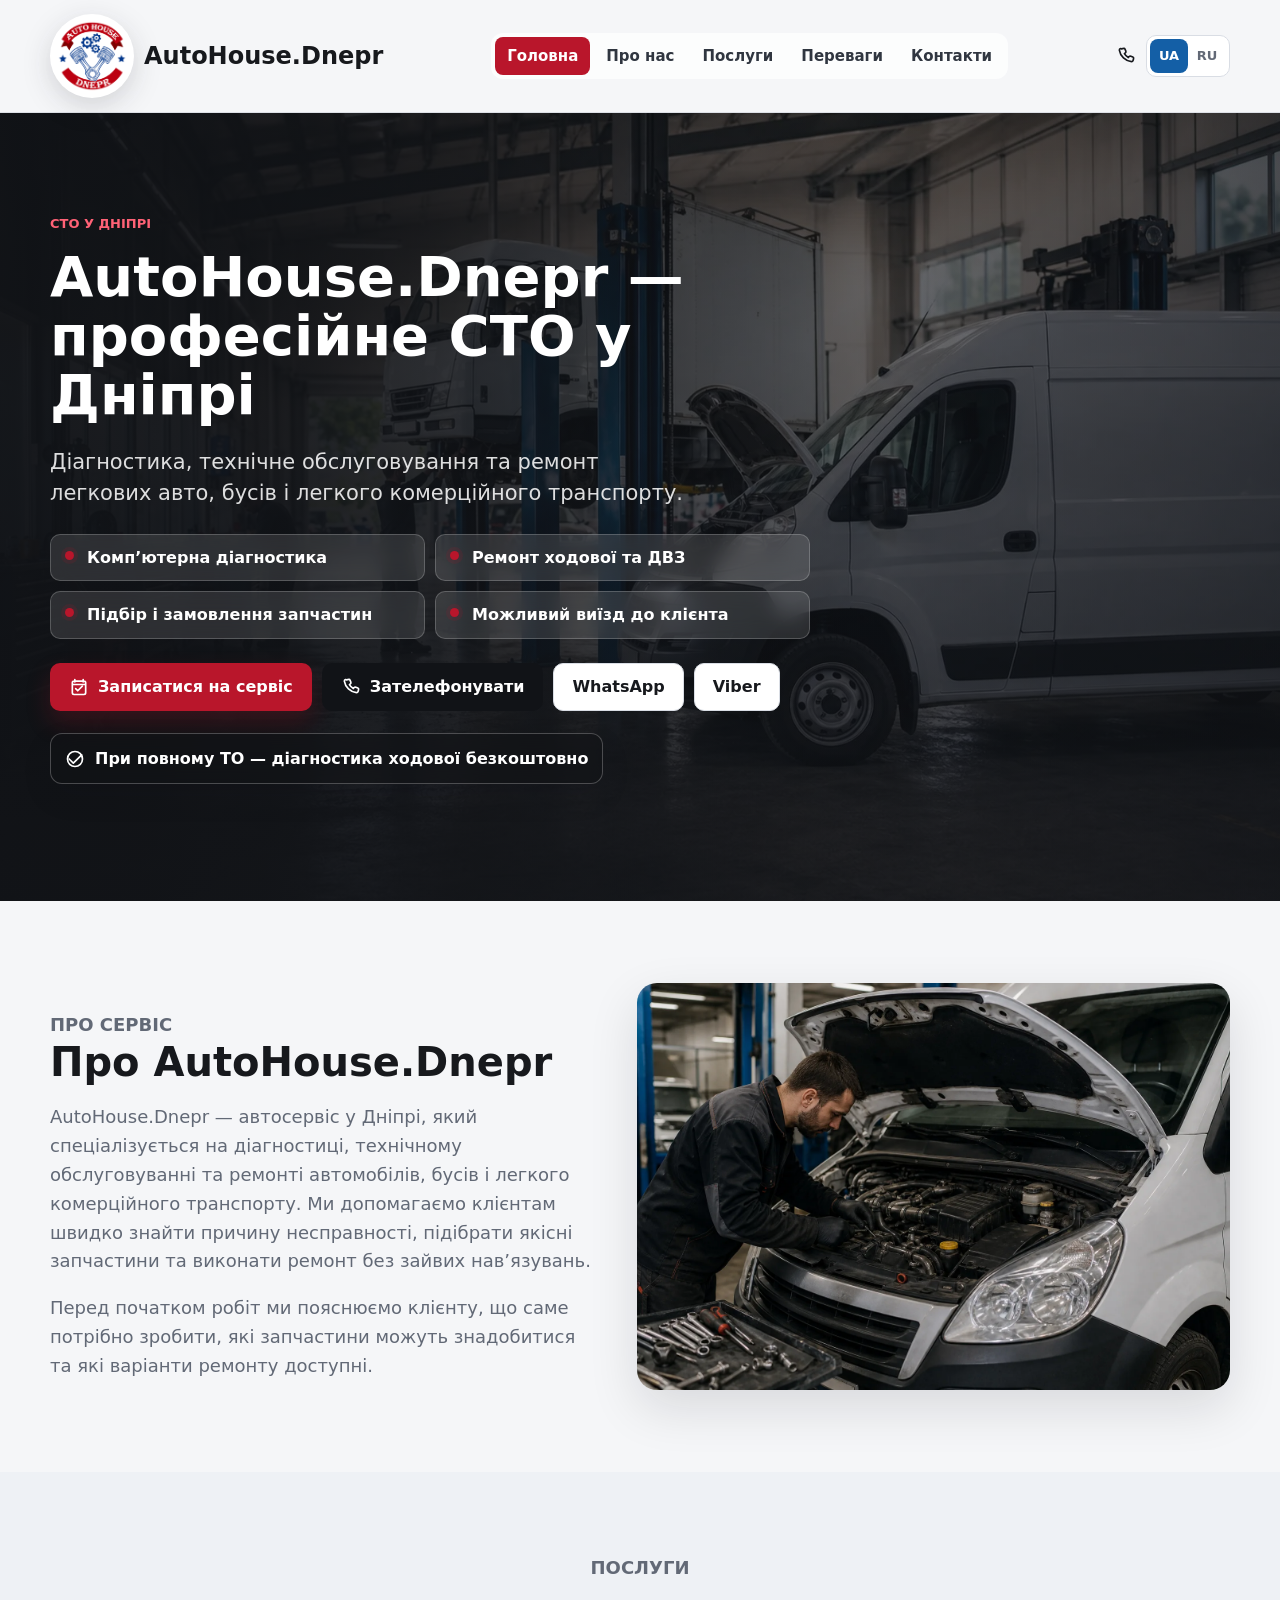
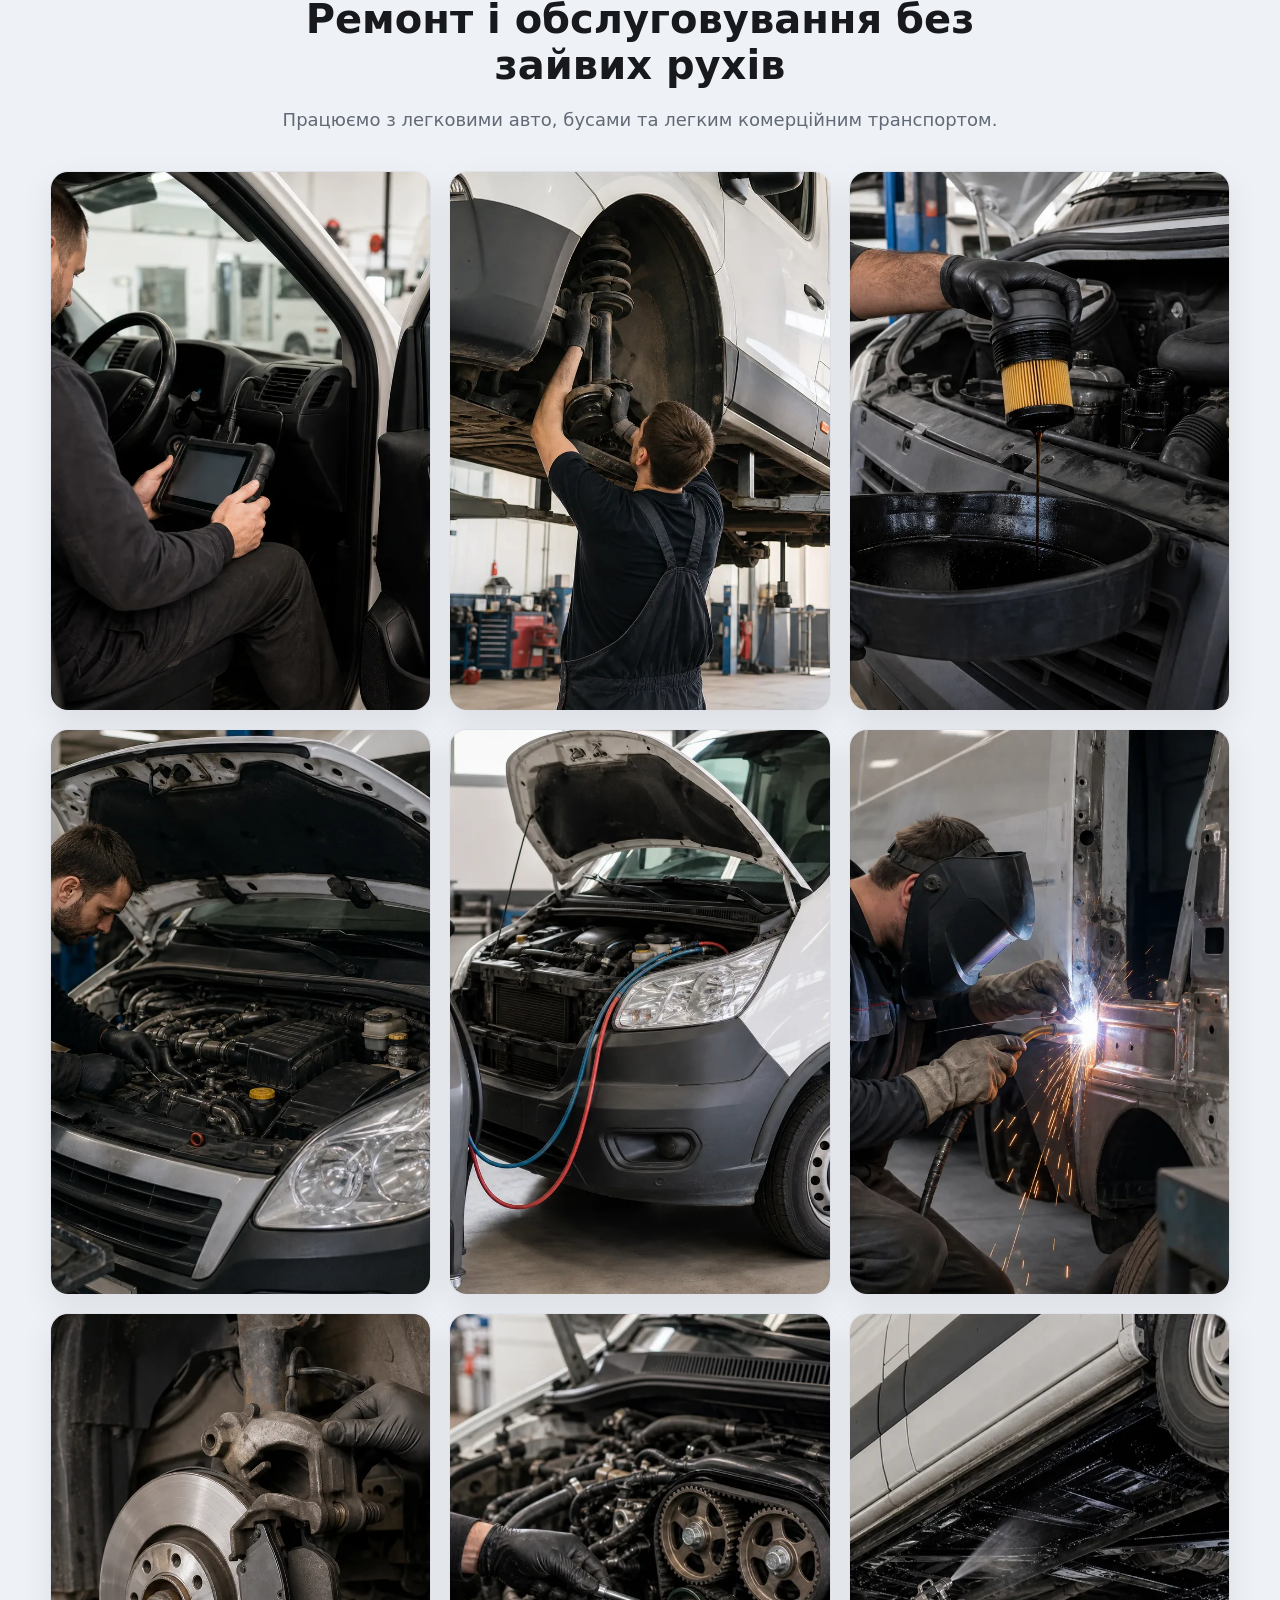
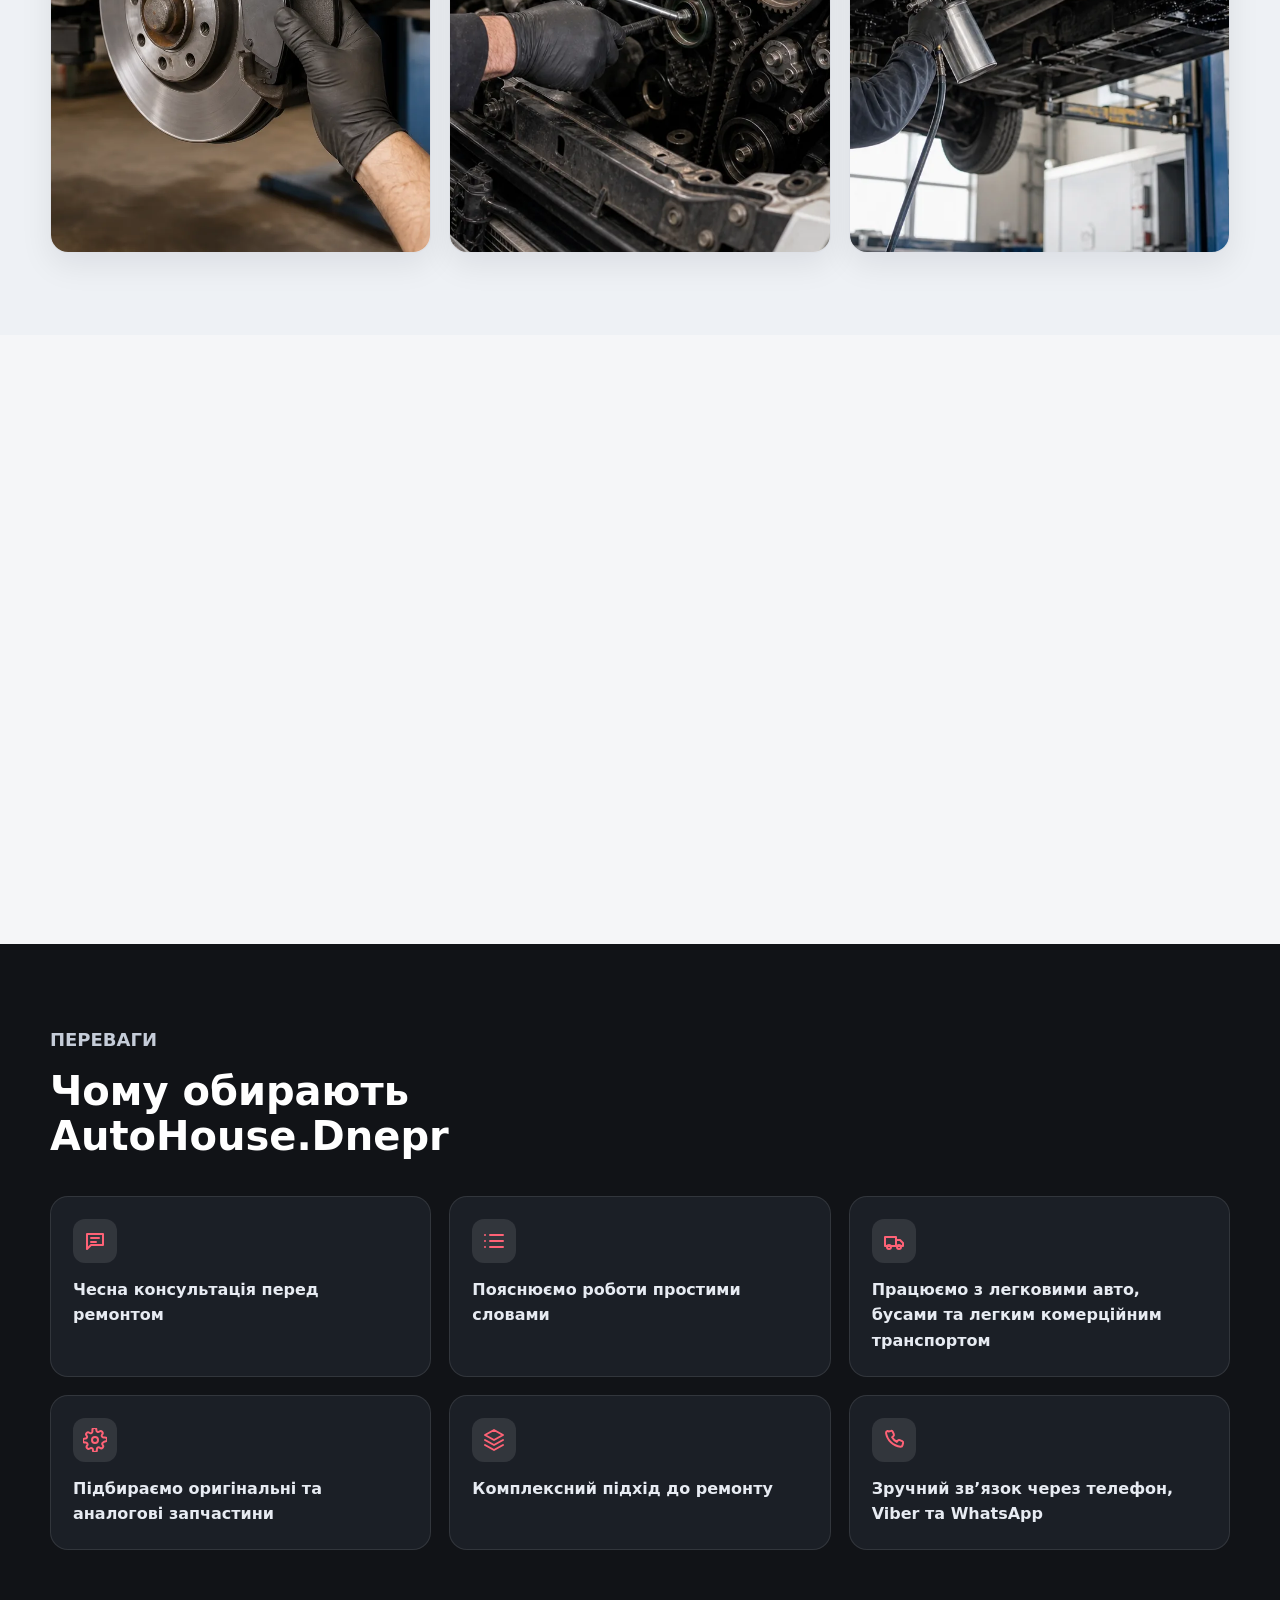
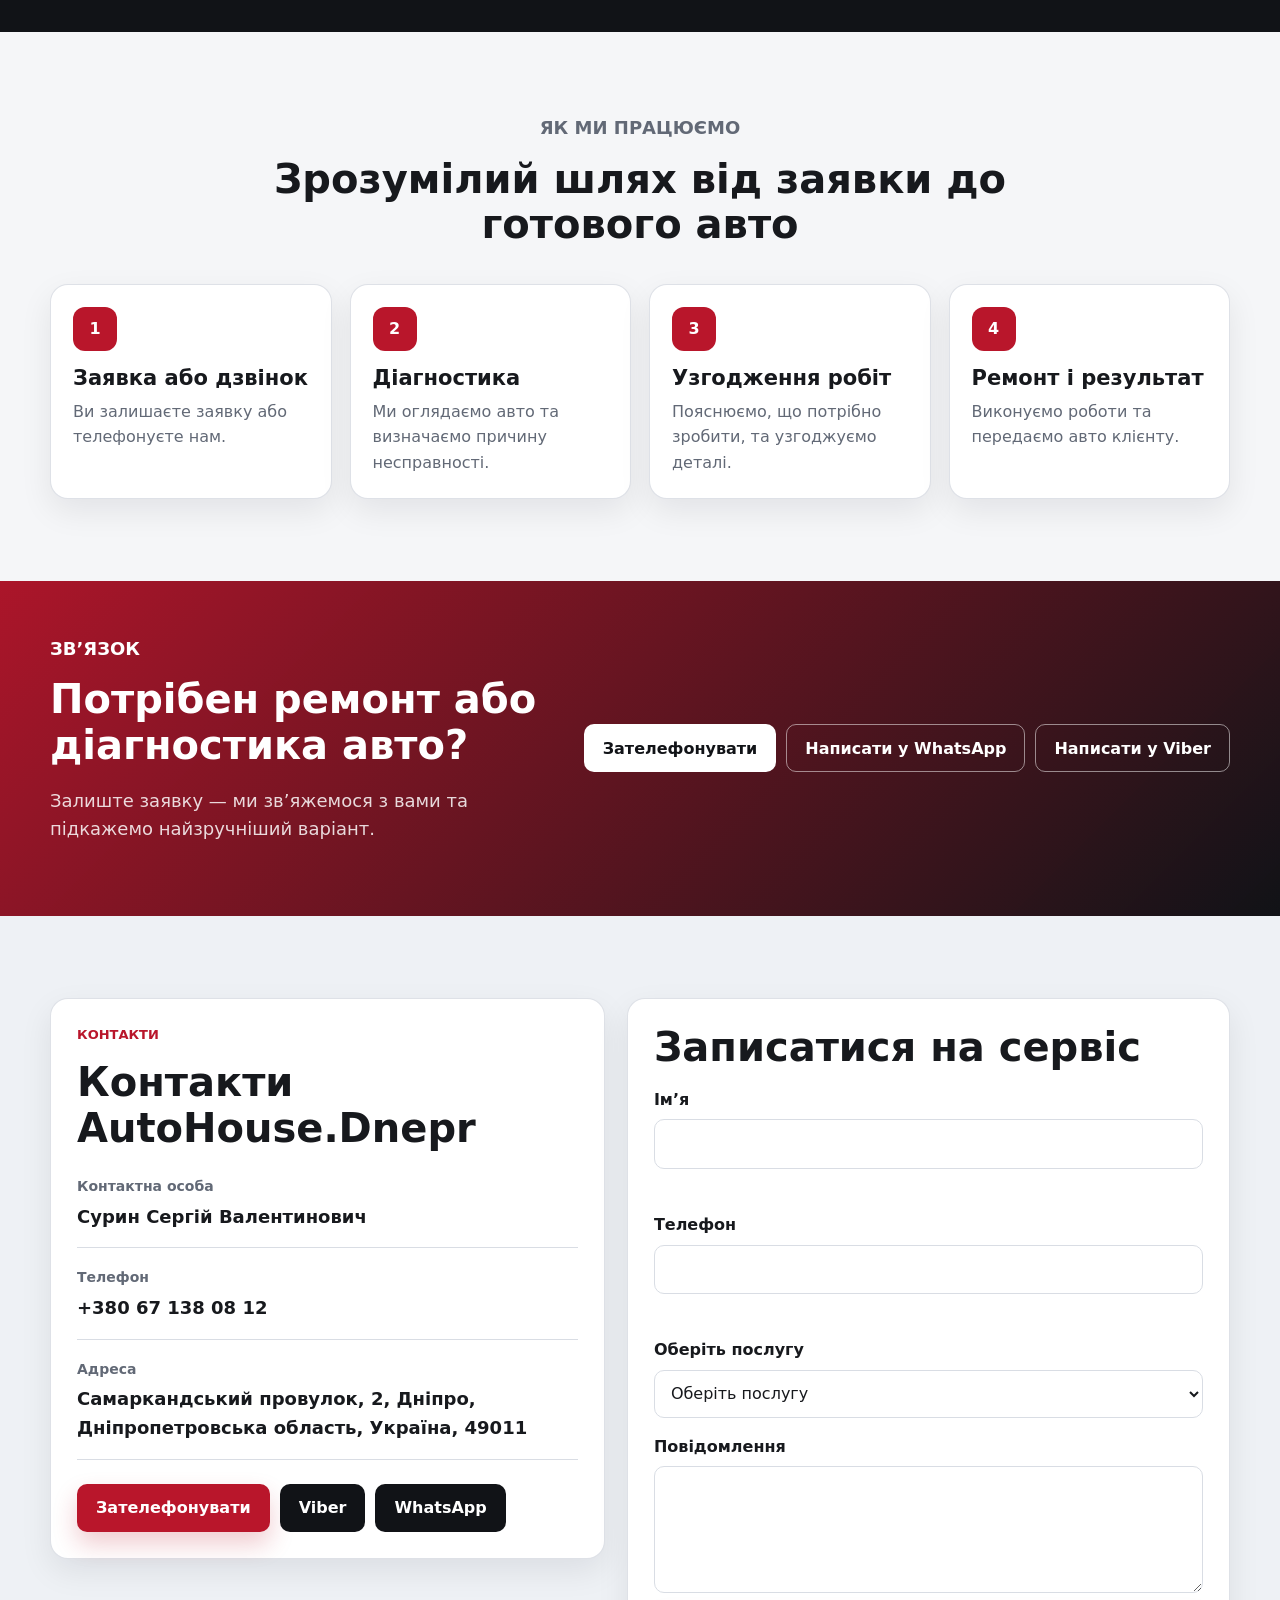
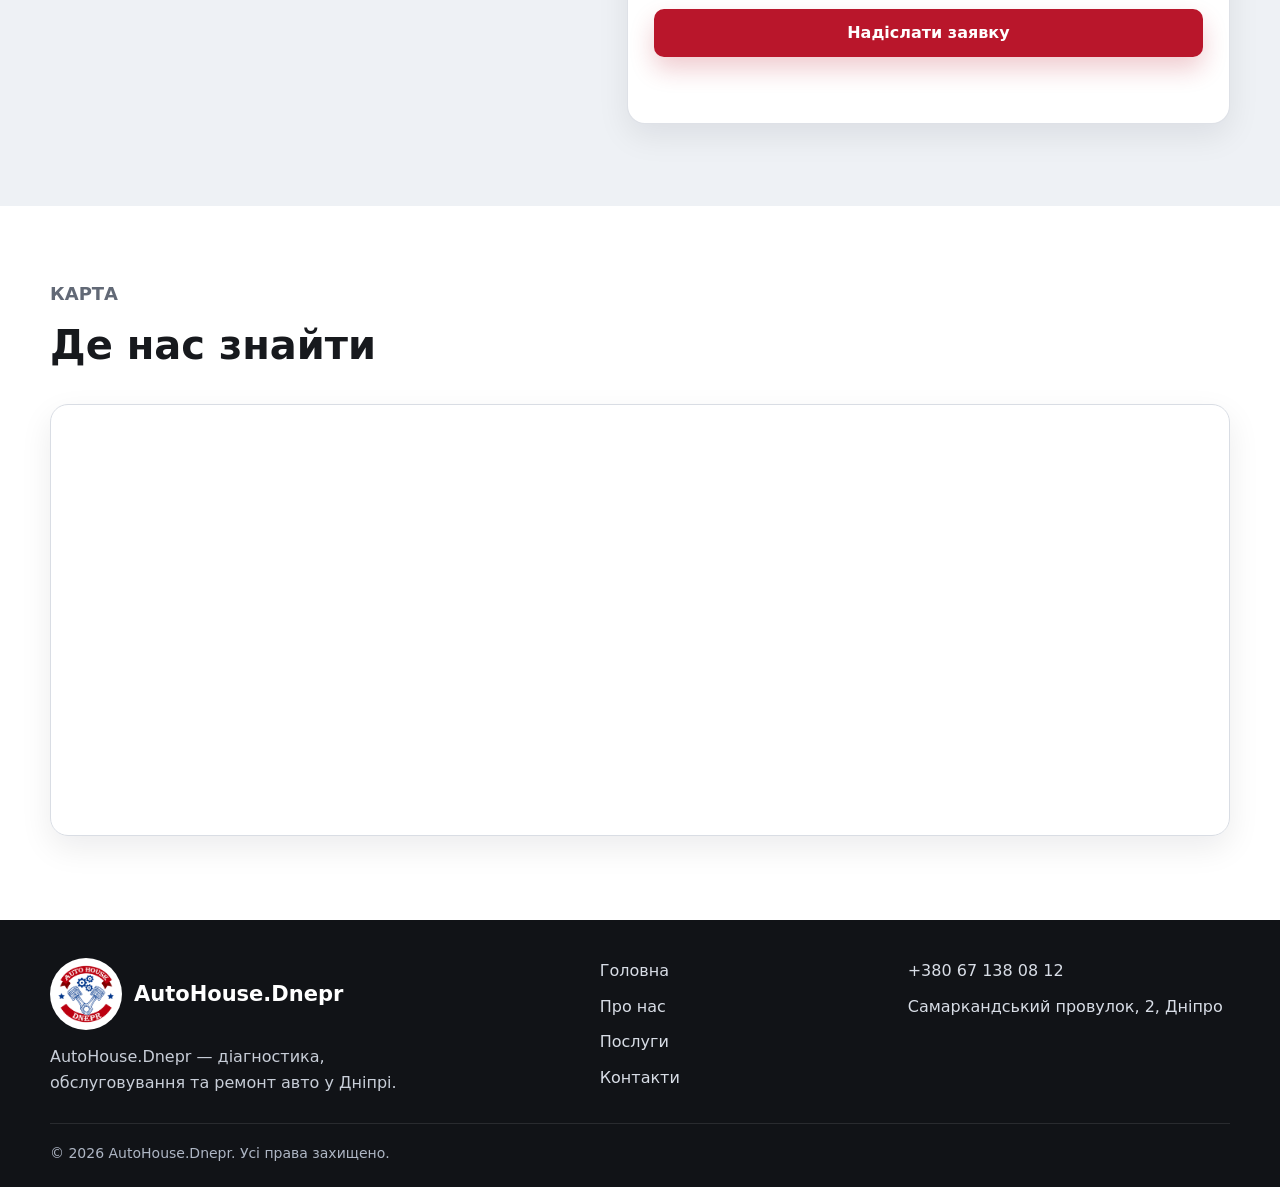
==== index.html @ 892bd9d1 "Build AutoHouse landing page" ====
<!doctype html>
<html lang="uk">
  <head>
    <meta charset="utf-8">
    <meta name="viewport" content="width=device-width, initial-scale=1">
    <title>AutoHouse.Dnepr — СТО у Дніпрі | Діагностика, ремонт авто, бусів та легкого транспорту</title>
    <meta
      name="description"
      content="AutoHouse.Dnepr — автосервіс у Дніпрі. Комп’ютерна діагностика, ремонт ходової, заміна оливи, ремонт ДВЗ, автокондиціонери, гальмівна система, ГРМ та антикорозійна обробка."
    >
    <meta name="robots" content="index, follow">
    <meta name="theme-color" content="#17191d">
    <meta property="og:type" content="website">
    <meta property="og:site_name" content="AutoHouse.Dnepr">
    <meta property="og:title" content="AutoHouse.Dnepr — СТО у Дніпрі">
    <meta
      property="og:description"
      content="Діагностика, технічне обслуговування та ремонт легкових авто, бусів і легкого комерційного транспорту у Дніпрі."
    >
    <meta property="og:image" content="assets/hero-van.webp">
    <link rel="icon" type="image/png" href="assets/logo.png?v=3">
    <link rel="apple-touch-icon" href="assets/logo.png?v=3">
    <link rel="preload" as="image" href="assets/hero-van.webp">
    <link rel="stylesheet" href="styles.css">
    <script type="application/ld+json">
      {
        "@context": "https://schema.org",
        "@type": "AutoRepair",
        "name": "AutoHouse.Dnepr",
        "telephone": "+380671380812",
        "image": "assets/logo.png",
        "address": {
          "@type": "PostalAddress",
          "streetAddress": "Самаркандський провулок, 2",
          "addressLocality": "Дніпро",
          "addressRegion": "Дніпропетровська область",
          "postalCode": "49011",
          "addressCountry": "UA"
        },
        "areaServed": "Дніпро",
        "serviceType": "Auto repair"
      }
    </script>
  </head>
  <body>
    <a class="skip-link" href="#main" data-i18n="access.skip">Перейти до змісту</a>

    <header class="site-header" data-header>
      <div class="container header-inner">
        <a class="brand" href="#home" aria-label="AutoHouse.Dnepr">
          <img src="assets/logo.png?v=3" alt="Логотип AutoHouse.Dnepr" data-i18n-alt="logoAlt" width="84" height="84">
          <span class="brand-title">AutoHouse.Dnepr</span>
        </a>

        <nav class="site-nav" id="site-nav" aria-label="Головна навігація" data-i18n-aria-label="aria.mainNav">
          <a href="#home" data-nav-link data-i18n="nav.home">Головна</a>
          <a href="#about" data-nav-link data-i18n="nav.about">Про нас</a>
          <a href="#services" data-nav-link data-i18n="nav.services">Послуги</a>
          <a href="#benefits" data-nav-link data-i18n="nav.benefits">Переваги</a>
          <a href="#contacts" data-nav-link data-i18n="nav.contacts">Контакти</a>
        </nav>

        <div class="header-actions">
          <a class="header-phone" href="tel:+380671380812" aria-label="Зателефонувати +380 67 138 08 12" data-i18n-aria-label="aria.callPhone">
            <svg aria-hidden="true" viewBox="0 0 24 24"><path d="M6.7 3.5 9 2.9c.7-.2 1.5.2 1.8.9l1 2.4c.3.7.1 1.5-.5 2l-1.2 1a12.4 12.4 0 0 0 4.7 4.7l1-1.2c.5-.6 1.3-.8 2-.5l2.4 1c.7.3 1.1 1 .9 1.8l-.6 2.3c-.2.9-1 1.5-1.9 1.5A16.6 16.6 0 0 1 4 4.9c0-.9.6-1.7 1.5-1.9Z"/></svg>
            <span>+380 67 138 08 12</span>
          </a>
          <a class="btn btn-small btn-primary" href="#contacts" data-book-link data-i18n="actions.bookShort">Записатися</a>
          <div class="language-switch" role="group" aria-label="Перемикач мови" data-i18n-aria-label="aria.language">
            <button type="button" class="lang-button is-active" data-lang-switch="uk" aria-pressed="true">UA</button>
            <button type="button" class="lang-button" data-lang-switch="ru" aria-pressed="false">RU</button>
          </div>
          <button class="menu-toggle" type="button" aria-expanded="false" aria-controls="site-nav" aria-label="Відкрити меню" data-menu-toggle data-i18n-aria-label="aria.openMenu">
            <span></span>
            <span></span>
            <span></span>
          </button>
        </div>
      </div>
    </header>

    <main id="main">
      <section class="hero section-observed" id="home">
        <div class="container hero-grid">
          <div class="hero-copy">
            <p class="eyebrow" data-i18n="hero.eyebrow">СТО у Дніпрі</p>
            <h1 data-i18n="hero.title">AutoHouse.Dnepr — професійне СТО у Дніпрі</h1>
            <p class="hero-lead" data-i18n="hero.subtitle">
              Діагностика, технічне обслуговування та ремонт легкових авто, бусів і легкого комерційного транспорту.
            </p>
            <ul class="hero-points" aria-label="Ключові переваги" data-i18n-aria-label="aria.heroPoints">
              <li data-i18n="hero.pointDiagnostics">Комп’ютерна діагностика</li>
              <li data-i18n="hero.pointSuspension">Ремонт ходової та ДВЗ</li>
              <li data-i18n="hero.pointParts">Підбір і замовлення запчастин</li>
              <li data-i18n="hero.pointVisit">Можливий виїзд до клієнта</li>
            </ul>
            <div class="button-row">
              <a class="btn btn-primary" href="#contacts" data-book-link>
                <svg aria-hidden="true" viewBox="0 0 24 24"><path d="M7 3v3M17 3v3M4.5 9h15M6 5h12a2 2 0 0 1 2 2v12a2 2 0 0 1-2 2H6a2 2 0 0 1-2-2V7a2 2 0 0 1 2-2Z"/><path d="m8 14 2.5 2.5L16 11"/></svg>
                <span data-i18n="actions.bookService">Записатися на сервіс</span>
              </a>
              <a class="btn btn-dark" href="tel:+380671380812">
                <svg aria-hidden="true" viewBox="0 0 24 24"><path d="M6.7 3.5 9 2.9c.7-.2 1.5.2 1.8.9l1 2.4c.3.7.1 1.5-.5 2l-1.2 1a12.4 12.4 0 0 0 4.7 4.7l1-1.2c.5-.6 1.3-.8 2-.5l2.4 1c.7.3 1.1 1 .9 1.8l-.6 2.3c-.2.9-1 1.5-1.9 1.5A16.6 16.6 0 0 1 4 4.9c0-.9.6-1.7 1.5-1.9Z"/></svg>
                <span data-i18n="actions.call">Зателефонувати</span>
              </a>
              <a class="btn btn-messenger" href="https://wa.me/380671380812" target="_blank" rel="noopener" aria-label="WhatsApp">WhatsApp</a>
              <a class="btn btn-messenger" href="viber://chat?number=%2B380671380812" aria-label="Viber">Viber</a>
            </div>
            <div class="hero-offer">
              <svg aria-hidden="true" viewBox="0 0 24 24"><path d="M20 7 10 17l-5-5"/><path d="M3 12a9 9 0 1 0 18 0 9 9 0 0 0-18 0Z"/></svg>
              <span data-i18n="hero.offer">При повному ТО — діагностика ходової безкоштовно</span>
            </div>
          </div>
        </div>
      </section>

      <section class="section section-observed" id="about">
        <div class="container split">
          <div class="section-copy">
            <p class="eyebrow" data-i18n="about.eyebrow">Про сервіс</p>
            <h2 data-i18n="about.title">Про AutoHouse.Dnepr</h2>
            <p data-i18n="about.textOne">
              AutoHouse.Dnepr — автосервіс у Дніпрі, який спеціалізується на діагностиці, технічному обслуговуванні та ремонті автомобілів, бусів і легкого комерційного транспорту.
            </p>
            <p data-i18n="about.textTwo">
              Перед початком робіт ми пояснюємо клієнту, що саме потрібно зробити, які запчастини можуть знадобитися та які варіанти ремонту доступні.
            </p>
          </div>
          <div class="about-media">
            <img src="assets/service-engine.webp" alt="Майстер перевіряє двигун комерційного авто" data-i18n-alt="alts.about" width="1600" height="900" loading="lazy">
          </div>
        </div>
      </section>

      <section class="section section-muted section-observed" id="services">
        <div class="container">
          <div class="section-heading">
            <p class="eyebrow" data-i18n="services.eyebrow">Послуги</p>
            <h2 data-i18n="services.title">Ремонт і обслуговування без зайвих рухів</h2>
            <p data-i18n="services.subtitle">Працюємо з легковими авто, бусами та легким комерційним транспортом.</p>
          </div>
          <div class="services-grid" id="services-grid"></div>
        </div>
      </section>

      <section class="section section-observed" id="offers">
        <div class="container">
          <div class="section-heading">
            <p class="eyebrow" data-i18n="offers.eyebrow">Акції та умови</p>
            <h2 data-i18n="offers.title">Вигідні умови для клієнтів</h2>
          </div>
          <div class="offer-grid" id="offer-grid"></div>
          <div class="offer-note">
            <svg aria-hidden="true" viewBox="0 0 24 24"><path d="M12 3v18M3 12h18"/><path d="m6 6 12 12M18 6 6 18"/></svg>
            <span data-i18n="offers.extra">Можливий виїзд до клієнта за попередньою домовленістю.</span>
          </div>
        </div>
      </section>

      <section class="section section-dark section-observed" id="benefits">
        <div class="container">
          <div class="section-heading align-left">
            <p class="eyebrow" data-i18n="benefits.eyebrow">Переваги</p>
            <h2 data-i18n="benefits.title">Чому обирають AutoHouse.Dnepr</h2>
          </div>
          <div class="benefit-grid" id="benefit-grid"></div>
        </div>
      </section>

      <section class="section section-observed" id="process">
        <div class="container">
          <div class="section-heading">
            <p class="eyebrow" data-i18n="process.eyebrow">Як ми працюємо</p>
            <h2 data-i18n="process.title">Зрозумілий шлях від заявки до готового авто</h2>
          </div>
          <div class="process-grid" id="process-grid"></div>
        </div>
      </section>

      <section class="cta-band section-observed" aria-labelledby="cta-title">
        <div class="container cta-inner">
          <div>
            <p class="eyebrow" data-i18n="cta.eyebrow">Зв’язок</p>
            <h2 id="cta-title" data-i18n="cta.title">Потрібен ремонт або діагностика авто?</h2>
            <p data-i18n="cta.text">Залиште заявку — ми зв’яжемося з вами та підкажемо найзручніший варіант.</p>
          </div>
          <div class="button-row">
            <a class="btn btn-light" href="tel:+380671380812" data-i18n="cta.call">Зателефонувати</a>
            <a class="btn btn-outline-light" href="https://wa.me/380671380812" target="_blank" rel="noopener" data-i18n="cta.whatsapp">Написати у WhatsApp</a>
            <a class="btn btn-outline-light" href="viber://chat?number=%2B380671380812" data-i18n="cta.viber">Написати у Viber</a>
          </div>
        </div>
      </section>

      <section class="section section-muted section-observed" id="contacts">
        <div class="container contact-layout">
          <div class="contact-panel">
            <p class="eyebrow" data-i18n="contacts.eyebrow">Контакти</p>
            <h2 data-i18n="contacts.title">Контакти AutoHouse.Dnepr</h2>
            <dl class="contact-list">
              <div>
                <dt data-i18n="contacts.personLabel">Контактна особа</dt>
                <dd data-i18n="contacts.person">Сурин Сергій Валентинович</dd>
              </div>
              <div>
                <dt data-i18n="contacts.phoneLabel">Телефон</dt>
                <dd><a href="tel:+380671380812">+380 67 138 08 12</a></dd>
              </div>
              <div>
                <dt data-i18n="contacts.addressLabel">Адреса</dt>
                <dd data-i18n="contacts.address">Самаркандський провулок, 2, Дніпро, Дніпропетровська область, Україна, 49011</dd>
              </div>
            </dl>
            <div class="button-row contact-buttons">
              <a class="btn btn-primary" href="tel:+380671380812" data-i18n="actions.call">Зателефонувати</a>
              <a class="btn btn-dark" href="viber://chat?number=%2B380671380812">Viber</a>
              <a class="btn btn-dark" href="https://wa.me/380671380812" target="_blank" rel="noopener">WhatsApp</a>
            </div>
          </div>

          <form class="request-form" id="request-form" novalidate>
            <h2 data-i18n="form.title">Записатися на сервіс</h2>
            <div class="form-field">
              <label for="name" data-i18n="form.name">Ім’я</label>
              <input id="name" name="name" type="text" autocomplete="name" aria-describedby="name-error">
              <span class="field-error" id="name-error" data-error-for="name"></span>
            </div>
            <div class="form-field">
              <label for="phone" data-i18n="form.phone">Телефон</label>
              <input id="phone" name="phone" type="tel" autocomplete="tel" inputmode="tel" aria-describedby="phone-error">
              <span class="field-error" id="phone-error" data-error-for="phone"></span>
            </div>
            <div class="form-field">
              <label for="service" data-i18n="form.service">Оберіть послугу</label>
              <select id="service" name="service"></select>
            </div>
            <div class="form-field">
              <label for="message" data-i18n="form.message">Повідомлення</label>
              <textarea id="message" name="message" rows="4"></textarea>
            </div>
            <!-- Connect this submit handler to email, Telegram, Viber, or a backend endpoint in script.js. -->
            <button class="btn btn-primary form-submit" type="submit" data-i18n="form.submit">Надіслати заявку</button>
            <p class="form-status" role="status" aria-live="polite" data-form-status></p>
          </form>
        </div>
      </section>

      <section class="map-section section-observed" id="map" aria-labelledby="map-title">
        <div class="container">
          <div class="section-heading align-left">
            <p class="eyebrow" data-i18n="map.eyebrow">Карта</p>
            <h2 id="map-title" data-i18n="map.title">Де нас знайти</h2>
          </div>
          <div class="map-frame">
            <!-- Replace this placeholder search iframe with the final embedded Google Maps iframe when the exact map listing is confirmed. -->
            <iframe
              title="Карта AutoHouse.Dnepr"
              data-i18n-title="map.frameTitle"
              loading="lazy"
              referrerpolicy="no-referrer-when-downgrade"
              src="https://www.google.com/maps?q=%D0%A1%D0%B0%D0%BC%D0%B0%D1%80%D0%BA%D0%B0%D0%BD%D0%B4%D1%81%D1%8C%D0%BA%D0%B8%D0%B9%20%D0%BF%D1%80%D0%BE%D0%B2%D1%83%D0%BB%D0%BE%D0%BA%202%2C%20%D0%94%D0%BD%D1%96%D0%BF%D1%80%D0%BE%2C%2049011&output=embed"
            ></iframe>
          </div>
        </div>
      </section>
    </main>

    <footer class="site-footer">
      <div class="container footer-grid">
        <div class="footer-brand">
          <div class="footer-logo">
            <img src="assets/logo.png?v=3" alt="Логотип AutoHouse.Dnepr" data-i18n-alt="logoAlt" width="72" height="72" loading="lazy">
            <strong>AutoHouse.Dnepr</strong>
          </div>
          <p data-i18n="footer.text">AutoHouse.Dnepr — діагностика, обслуговування та ремонт авто у Дніпрі.</p>
        </div>
        <nav class="footer-links" aria-label="Швидкі посилання" data-i18n-aria-label="aria.footerNav">
          <a href="#home" data-i18n="nav.home">Головна</a>
          <a href="#about" data-i18n="nav.about">Про нас</a>
          <a href="#services" data-i18n="nav.services">Послуги</a>
          <a href="#contacts" data-i18n="nav.contacts">Контакти</a>
        </nav>
        <div class="footer-contact">
          <a href="tel:+380671380812">+380 67 138 08 12</a>
          <span data-i18n="contacts.addressShort">Самаркандський провулок, 2, Дніпро</span>
        </div>
      </div>
      <div class="container footer-bottom">
        <p data-i18n="footer.copy">© 2026 AutoHouse.Dnepr. Усі права захищено.</p>
      </div>
    </footer>

    <button class="back-to-top" type="button" data-back-to-top aria-label="Наверх" data-i18n-aria-label="aria.backTop">
      <svg aria-hidden="true" viewBox="0 0 24 24"><path d="m6 15 6-6 6 6"/></svg>
    </button>

    <script src="script.js" defer></script>
  </body>
</html>
---- styles.css ----
:root {
  --bg: #f5f6f8;
  --surface: #ffffff;
  --surface-soft: #eef1f5;
  --ink: #17191d;
  --muted: #626976;
  --line: #d9dde4;
  --dark: #111317;
  --dark-2: #1b1f26;
  --red: #b9162b;
  --red-dark: #8d1021;
  --blue: #145fa6;
  --blue-soft: #e8f1fb;
  --shadow: 0 18px 50px rgba(17, 19, 23, 0.12);
  --shadow-soft: 0 12px 32px rgba(17, 19, 23, 0.08);
  --radius: 18px;
  --container: 1180px;
  --header-height: 112px;
}

* {
  box-sizing: border-box;
}

html {
  scroll-behavior: smooth;
  scroll-padding-top: calc(var(--header-height) + 20px);
}

body {
  margin: 0;
  font-family: system-ui, -apple-system, BlinkMacSystemFont, "Segoe UI", sans-serif;
  color: var(--ink);
  background: var(--bg);
  line-height: 1.6;
  letter-spacing: 0;
  overflow-x: hidden;
}

body.menu-open {
  overflow: hidden;
}

img {
  display: block;
  max-width: 100%;
  height: auto;
}

a {
  color: inherit;
  text-decoration: none;
}

button,
input,
select,
textarea {
  font: inherit;
}

button {
  cursor: pointer;
}

:focus-visible {
  outline: 3px solid rgba(20, 95, 166, 0.45);
  outline-offset: 3px;
}

.skip-link {
  position: fixed;
  top: 12px;
  left: 12px;
  z-index: 1000;
  padding: 10px 14px;
  border-radius: 8px;
  background: var(--dark);
  color: #fff;
  transform: translateY(-140%);
  transition: transform 0.2s ease;
}

.skip-link:focus {
  transform: translateY(0);
}

.container {
  width: min(calc(100% - 40px), var(--container));
  margin: 0 auto;
}

.site-header {
  position: sticky;
  top: 0;
  z-index: 100;
  min-height: var(--header-height);
  background: rgba(245, 246, 248, 0.86);
  border-bottom: 1px solid rgba(217, 221, 228, 0.86);
  backdrop-filter: blur(16px);
}

.header-inner {
  min-height: var(--header-height);
  display: flex;
  align-items: center;
  justify-content: space-between;
  gap: 18px;
}

.brand {
  display: inline-flex;
  align-items: center;
  gap: 10px;
  flex: 0 0 auto;
}

.hero-copy,
.hero-media,
.section-copy,
.about-media,
.contact-panel,
.request-form {
  min-width: 0;
}

.brand img {
  width: 84px;
  height: 84px;
  padding: 5px;
  border-radius: 50%;
  background: #fff;
  object-fit: contain;
  filter: drop-shadow(0 8px 14px rgba(17, 19, 23, 0.16));
}

.brand-title {
  color: var(--ink);
  font-size: 24px;
  font-weight: 900;
  line-height: 1;
  white-space: nowrap;
}

.footer-logo img {
  width: 72px;
  height: 72px;
  padding: 5px;
  border-radius: 50%;
  background: #fff;
  object-fit: contain;
}

.footer-logo {
  display: inline-flex;
  align-items: center;
  gap: 12px;
}

.footer-logo strong {
  font-size: 21px;
  line-height: 1;
}

.site-nav {
  display: flex;
  align-items: center;
  justify-content: center;
  gap: 4px;
  padding: 4px;
  border-radius: 12px;
  background: rgba(255, 255, 255, 0.66);
}

.site-nav a {
  display: inline-flex;
  align-items: center;
  justify-content: center;
  min-height: 38px;
  padding: 6px 12px;
  border-radius: 8px;
  color: #303640;
  font-size: 15px;
  font-weight: 650;
  line-height: 1;
  white-space: nowrap;
  transition: color 0.2s ease, background 0.2s ease;
}

.site-nav a:hover,
.site-nav a.is-active {
  color: #fff;
  background: var(--red);
}

.header-actions {
  display: flex;
  align-items: center;
  justify-content: flex-end;
  gap: 10px;
  min-width: max-content;
}

.header-phone {
  display: inline-flex;
  align-items: center;
  gap: 8px;
  color: var(--ink);
  font-weight: 750;
  white-space: nowrap;
}

.header-phone svg,
.btn svg,
.hero-offer svg,
.offer-note svg,
.back-to-top svg {
  width: 20px;
  height: 20px;
  fill: none;
  stroke: currentColor;
  stroke-width: 2;
  stroke-linecap: round;
  stroke-linejoin: round;
}

.btn {
  display: inline-flex;
  align-items: center;
  justify-content: center;
  gap: 9px;
  min-height: 48px;
  padding: 12px 18px;
  border: 1px solid transparent;
  border-radius: 10px;
  font-weight: 800;
  line-height: 1.2;
  text-align: center;
  transition: transform 0.2s ease, box-shadow 0.2s ease, background 0.2s ease, border-color 0.2s ease;
}

.btn:hover {
  transform: translateY(-1px);
}

.btn-small {
  min-height: 40px;
  padding: 9px 14px;
  font-size: 14px;
}

.btn-primary {
  background: var(--red);
  color: #fff;
  box-shadow: 0 12px 24px rgba(185, 22, 43, 0.22);
}

.btn-primary:hover {
  background: var(--red-dark);
}

.btn-dark {
  background: var(--dark);
  color: #fff;
}

.btn-messenger {
  background: #fff;
  color: var(--ink);
  border-color: var(--line);
}

.btn-light {
  background: #fff;
  color: var(--dark);
}

.btn-outline-light {
  color: #fff;
  border-color: rgba(255, 255, 255, 0.5);
}

.btn-outline-light:hover {
  background: rgba(255, 255, 255, 0.12);
}

.language-switch {
  display: inline-flex;
  flex: 0 0 auto;
  padding: 3px;
  border: 1px solid var(--line);
  border-radius: 10px;
  background: #fff;
}

.lang-button {
  min-width: 38px;
  min-height: 34px;
  border: 0;
  border-radius: 8px;
  background: transparent;
  color: var(--muted);
  font-size: 13px;
  font-weight: 850;
}

.lang-button.is-active {
  background: var(--blue);
  color: #fff;
}

.menu-toggle {
  display: none;
  flex: 0 0 44px;
  width: 44px;
  height: 44px;
  border: 1px solid var(--line);
  border-radius: 10px;
  background: #fff;
  color: var(--dark);
}

.menu-toggle span {
  display: block;
  width: 20px;
  height: 2px;
  margin: 5px auto;
  border-radius: 999px;
  background: currentColor;
}

.hero {
  position: relative;
  isolation: isolate;
  overflow: hidden;
  min-height: calc(100svh - var(--header-height));
  padding: 42px 0 58px;
  background: var(--dark);
  color: #fff;
}

.hero::before,
.hero::after {
  content: "";
  position: absolute;
  inset: 0;
  z-index: -2;
}

.hero::before {
  background: url("assets/hero-van.webp") center right / cover no-repeat;
  transform: scale(1.01);
}

.hero::after {
  z-index: -1;
  background:
    linear-gradient(90deg, rgba(17, 19, 23, 0.9) 0%, rgba(17, 19, 23, 0.76) 34%, rgba(17, 19, 23, 0.38) 68%, rgba(17, 19, 23, 0.58) 100%),
    linear-gradient(180deg, rgba(17, 19, 23, 0.24), rgba(17, 19, 23, 0.66));
}

.hero-grid {
  min-height: calc(100svh - var(--header-height) - 100px);
  display: grid;
  grid-template-columns: minmax(0, 760px);
  align-items: center;
  position: relative;
  z-index: 1;
}

.hero-copy h1 {
  max-width: 780px;
  margin: 0;
  font-size: 56px;
  line-height: 1.05;
  letter-spacing: 0;
  overflow-wrap: break-word;
}

.hero-lead {
  max-width: 650px;
  margin: 22px 0 0;
  color: rgba(255, 255, 255, 0.86);
  font-size: 21px;
  line-height: 1.5;
  overflow-wrap: break-word;
}

.hero .eyebrow {
  color: #ff6276;
}

.eyebrow {
  margin: 0 0 14px;
  color: var(--red);
  font-size: 13px;
  font-weight: 900;
  letter-spacing: 0;
  text-transform: uppercase;
}

.hero-points {
  display: grid;
  grid-template-columns: repeat(2, minmax(0, 1fr));
  gap: 10px;
  padding: 0;
  margin: 24px 0;
  list-style: none;
}

.hero-points li {
  position: relative;
  padding: 10px 12px 10px 36px;
  border: 1px solid rgba(255, 255, 255, 0.2);
  border-radius: 10px;
  background: rgba(255, 255, 255, 0.12);
  color: #fff;
  font-weight: 700;
  backdrop-filter: blur(10px);
}

.hero-points li::before {
  content: "";
  position: absolute;
  top: 16px;
  left: 14px;
  width: 9px;
  height: 9px;
  border-radius: 999px;
  background: var(--red);
  box-shadow: 0 0 0 4px rgba(185, 22, 43, 0.12);
}

.button-row {
  display: flex;
  flex-wrap: wrap;
  gap: 10px;
}

.hero-offer {
  display: inline-flex;
  align-items: center;
  gap: 10px;
  margin-top: 22px;
  padding: 12px 14px;
  border: 1px solid rgba(255, 255, 255, 0.24);
  border-radius: 12px;
  background: rgba(17, 19, 23, 0.6);
  color: #fff;
  font-weight: 850;
  box-shadow: var(--shadow-soft);
  backdrop-filter: blur(12px);
}

.hero-media {
  position: relative;
  margin: 0;
  overflow: hidden;
  border-radius: 22px;
  background: var(--dark);
  box-shadow: var(--shadow);
}

.hero-media > img,
.about-media img,
.service-card img {
  width: 100%;
  height: 100%;
  object-fit: cover;
}

.hero-media > img {
  aspect-ratio: 16 / 10;
}

.hero-media::after {
  content: "";
  position: absolute;
  inset: 0;
  background: linear-gradient(180deg, rgba(17, 19, 23, 0), rgba(17, 19, 23, 0.34));
  pointer-events: none;
}

.hero-media figcaption {
  position: absolute;
  right: 18px;
  bottom: 18px;
  z-index: 1;
  display: inline-flex;
  align-items: center;
  gap: 10px;
  max-width: min(420px, calc(100% - 36px));
  padding: 10px 12px;
  border-radius: 12px;
  background: rgba(255, 255, 255, 0.92);
  color: var(--dark);
  font-weight: 800;
  box-shadow: 0 10px 30px rgba(0, 0, 0, 0.18);
}

.hero-media figcaption img {
  width: 42px;
  height: 42px;
  flex: 0 0 auto;
}

.section {
  padding: 82px 0;
}

.section-muted {
  background: var(--surface-soft);
}

.section-dark {
  background: var(--dark);
  color: #fff;
}

.section-dark .eyebrow {
  color: #ff6276;
}

.section-dark .section-heading p {
  color: #c5ccd8;
}

.section-heading {
  max-width: 760px;
  margin: 0 auto 36px;
  text-align: center;
}

.section-heading.align-left {
  margin-left: 0;
  text-align: left;
}

.section-heading h2,
.section-copy h2,
.contact-panel h2,
.request-form h2,
.cta-inner h2 {
  margin: 0;
  font-size: 40px;
  line-height: 1.14;
  letter-spacing: 0;
}

.section-heading p,
.section-copy p,
.cta-inner p {
  color: var(--muted);
  font-size: 18px;
}

.split {
  display: grid;
  grid-template-columns: minmax(0, 0.92fr) minmax(360px, 1fr);
  align-items: center;
  gap: 42px;
}

.section-copy {
  max-width: 640px;
}

.section-copy p {
  margin: 18px 0 0;
}

.about-media {
  overflow: hidden;
  border-radius: 20px;
  box-shadow: var(--shadow);
}

.about-media img {
  aspect-ratio: 16 / 11;
}

.services-grid {
  display: grid;
  grid-template-columns: repeat(3, minmax(0, 1fr));
  gap: 18px;
}

.service-card,
.offer-card,
.benefit-card,
.process-card,
.contact-panel,
.request-form {
  border: 1px solid rgba(217, 221, 228, 0.86);
  border-radius: var(--radius);
  background: var(--surface);
  box-shadow: var(--shadow-soft);
}

.service-card {
  overflow: hidden;
  transition: transform 0.2s ease, box-shadow 0.2s ease, border-color 0.2s ease;
}

.service-card:hover {
  transform: translateY(-4px);
  border-color: rgba(185, 22, 43, 0.34);
  box-shadow: 0 22px 52px rgba(17, 19, 23, 0.16);
}

.service-card img {
  aspect-ratio: 16 / 10;
}

.service-body {
  padding: 20px;
}

.service-icon,
.benefit-icon,
.process-number,
.offer-icon {
  display: inline-grid;
  place-items: center;
  width: 44px;
  height: 44px;
  border-radius: 12px;
  background: var(--blue-soft);
  color: var(--blue);
}

.service-icon svg,
.benefit-icon svg,
.offer-icon svg {
  width: 24px;
  height: 24px;
  fill: none;
  stroke: currentColor;
  stroke-width: 2;
  stroke-linecap: round;
  stroke-linejoin: round;
}

.service-card h3,
.offer-card h3,
.process-card h3 {
  margin: 14px 0 8px;
  font-size: 21px;
  line-height: 1.24;
  letter-spacing: 0;
}

.service-card p,
.offer-card p,
.benefit-card p,
.process-card p {
  margin: 0;
  color: var(--muted);
}

.service-card .btn {
  width: 100%;
  margin-top: 18px;
}

.offer-grid,
.benefit-grid,
.process-grid {
  display: grid;
  gap: 18px;
}

.offer-grid {
  grid-template-columns: repeat(3, minmax(0, 1fr));
}

.offer-card,
.benefit-card,
.process-card {
  padding: 22px;
}

.offer-icon {
  background: rgba(185, 22, 43, 0.1);
  color: var(--red);
}

.offer-note {
  display: flex;
  align-items: center;
  gap: 12px;
  margin-top: 18px;
  padding: 18px 20px;
  border-radius: var(--radius);
  background: var(--dark);
  color: #fff;
  font-weight: 850;
}

.offer-note svg {
  flex: 0 0 auto;
  color: #ff6276;
}

.benefit-grid {
  grid-template-columns: repeat(3, minmax(0, 1fr));
}

.benefit-card {
  background: var(--dark-2);
  border-color: rgba(255, 255, 255, 0.1);
  box-shadow: none;
}

.benefit-card p {
  margin-top: 14px;
  color: #e7ebf2;
  font-weight: 750;
}

.benefit-icon {
  background: rgba(255, 255, 255, 0.1);
  color: #ff6276;
}

.process-grid {
  grid-template-columns: repeat(4, minmax(0, 1fr));
  counter-reset: process;
}

.process-card {
  position: relative;
}

.process-number {
  background: var(--red);
  color: #fff;
  font-weight: 900;
}

.cta-band {
  padding: 54px 0;
  background:
    linear-gradient(135deg, rgba(185, 22, 43, 0.92), rgba(17, 19, 23, 0.98)),
    var(--dark);
  color: #fff;
}

.cta-inner {
  display: grid;
  grid-template-columns: minmax(0, 1fr) auto;
  align-items: center;
  gap: 26px;
}

.cta-inner p {
  max-width: 680px;
  color: rgba(255, 255, 255, 0.84);
}

.cta-inner .eyebrow {
  color: #fff;
}

.contact-layout {
  display: grid;
  grid-template-columns: minmax(0, 0.92fr) minmax(360px, 1fr);
  align-items: start;
  gap: 22px;
}

.contact-panel,
.request-form {
  padding: 26px;
}

.contact-list {
  display: grid;
  gap: 18px;
  margin: 24px 0;
}

.contact-list div {
  padding-bottom: 16px;
  border-bottom: 1px solid var(--line);
}

.contact-list dt {
  color: var(--muted);
  font-size: 14px;
  font-weight: 850;
}

.contact-list dd {
  margin: 5px 0 0;
  color: var(--ink);
  font-size: 18px;
  font-weight: 750;
}

.request-form {
  display: grid;
  gap: 16px;
}

.form-field {
  display: grid;
  gap: 7px;
}

.form-field label {
  font-weight: 800;
}

.form-field input,
.form-field select,
.form-field textarea {
  width: 100%;
  min-height: 48px;
  border: 1px solid var(--line);
  border-radius: 10px;
  padding: 11px 12px;
  background: #fff;
  color: var(--ink);
}

.form-field textarea {
  min-height: 112px;
  resize: vertical;
}

.form-field input[aria-invalid="true"] {
  border-color: var(--red);
}

.field-error {
  min-height: 20px;
  color: var(--red);
  font-size: 14px;
  font-weight: 750;
}

.form-submit {
  width: 100%;
}

.form-status {
  min-height: 24px;
  margin: 0;
  color: var(--blue);
  font-weight: 800;
}

.map-section {
  padding: 74px 0 84px;
  background: #fff;
}

.map-frame {
  overflow: hidden;
  border: 1px solid var(--line);
  border-radius: var(--radius);
  box-shadow: var(--shadow-soft);
}

.map-frame iframe {
  display: block;
  width: 100%;
  height: 430px;
  border: 0;
}

.site-footer {
  padding: 38px 0 22px;
  background: var(--dark);
  color: #fff;
}

.footer-grid {
  display: grid;
  grid-template-columns: minmax(0, 1.3fr) minmax(180px, 0.7fr) minmax(220px, 0.8fr);
  gap: 26px;
  align-items: start;
}

.footer-brand {
  display: grid;
  gap: 14px;
}

.footer-brand p {
  max-width: 410px;
  margin: 0;
  color: #c8ced8;
}

.footer-links,
.footer-contact {
  display: grid;
  gap: 10px;
  color: #d8dde6;
}

.footer-links a:hover,
.footer-contact a:hover {
  color: #fff;
}

.footer-bottom {
  margin-top: 28px;
  padding-top: 18px;
  border-top: 1px solid rgba(255, 255, 255, 0.1);
  color: #aeb6c4;
  font-size: 14px;
}

.footer-bottom p {
  margin: 0;
}

.back-to-top {
  position: fixed;
  right: 20px;
  bottom: 20px;
  z-index: 80;
  display: grid;
  place-items: center;
  width: 46px;
  height: 46px;
  border: 0;
  border-radius: 12px;
  background: var(--red);
  color: #fff;
  box-shadow: 0 16px 30px rgba(185, 22, 43, 0.28);
  opacity: 0;
  pointer-events: none;
  transform: translateY(8px);
  transition: opacity 0.2s ease, transform 0.2s ease;
}

.back-to-top.is-visible {
  opacity: 1;
  pointer-events: auto;
  transform: translateY(0);
}

.section-observed {
  opacity: 1;
  transform: none;
}

.section-observed.reveal-ready {
  opacity: 0;
  transform: translateY(18px);
  transition: opacity 0.55s ease, transform 0.55s ease;
}

.section-observed.reveal-ready.is-visible {
  opacity: 1;
  transform: translateY(0);
}

@media (prefers-reduced-motion: reduce) {
  html {
    scroll-behavior: auto;
  }

  *,
  *::before,
  *::after {
    scroll-behavior: auto !important;
    transition-duration: 0.01ms !important;
    animation-duration: 0.01ms !important;
    animation-iteration-count: 1 !important;
  }
}

@media (max-width: 1120px) {
  .header-phone span {
    display: none;
  }

  .hero-grid {
    grid-template-columns: 1fr;
    min-height: 0;
  }

  .hero-copy h1 {
    font-size: 48px;
  }

  .cta-inner {
    grid-template-columns: 1fr;
  }
}

@media (max-width: 1320px) {
  .header-phone span,
  .header-actions .btn-small {
    display: none;
  }
}

@media (max-width: 1180px) {
  :root {
    --header-height: 96px;
  }

  .container {
    width: min(calc(100% - 32px), var(--container));
  }

  .brand img {
    width: 72px;
    height: 72px;
  }

  .brand-title {
    font-size: 20px;
  }

  .site-nav {
    position: fixed;
    top: var(--header-height);
    left: 16px;
    right: 16px;
    display: none;
    flex-direction: column;
    align-items: stretch;
    gap: 6px;
    padding: 14px;
    border: 1px solid var(--line);
    border-radius: 16px;
    background: #fff;
    box-shadow: var(--shadow);
  }

  body.menu-open .site-nav {
    display: flex;
  }

  .site-nav a {
    justify-content: center;
    min-height: 46px;
  }

  .menu-toggle {
    display: inline-block;
  }

  .header-actions {
    gap: 8px;
  }

  .header-actions .btn-small {
    display: none;
  }

  .split,
  .contact-layout {
    grid-template-columns: 1fr;
  }

  .services-grid,
  .benefit-grid {
    grid-template-columns: repeat(2, minmax(0, 1fr));
  }

  .offer-grid,
  .process-grid {
    grid-template-columns: repeat(2, minmax(0, 1fr));
  }
}

@media (max-width: 760px) {
  .header-inner {
    gap: 8px;
  }

  .header-phone {
    display: none;
  }

  .header-actions {
    flex: 0 0 auto;
    min-width: 0;
  }

  .hero {
    min-height: auto;
    padding-top: 28px;
  }

  .hero::before {
    background-position: center;
  }

  .hero::after {
    background:
      linear-gradient(180deg, rgba(17, 19, 23, 0.92) 0%, rgba(17, 19, 23, 0.78) 52%, rgba(17, 19, 23, 0.58) 100%);
  }

  .hero-copy h1 {
    font-size: 38px;
  }

  .hero-lead {
    font-size: 18px;
  }

  .section {
    padding: 64px 0;
  }

  .section-heading h2,
  .section-copy h2,
  .contact-panel h2,
  .request-form h2,
  .cta-inner h2 {
    font-size: 32px;
  }

  .hero-points,
  .services-grid,
  .offer-grid,
  .benefit-grid,
  .process-grid {
    grid-template-columns: 1fr;
  }

  .hero-media figcaption {
    left: 12px;
    right: 12px;
    bottom: 12px;
    font-size: 14px;
  }

  .button-row,
  .contact-buttons {
    width: 100%;
  }

  .button-row .btn,
  .contact-buttons .btn {
    flex: 1 1 100%;
  }

  .map-frame iframe {
    height: 340px;
  }

  .footer-grid {
    grid-template-columns: 1fr;
  }
}

@media (max-width: 460px) {
  :root {
    --header-height: 86px;
  }

  .container {
    width: min(calc(100% - 24px), var(--container));
  }

  .brand img {
    width: 60px;
    height: 60px;
    padding: 4px;
  }

  .brand {
    gap: 8px;
  }

  .brand-title {
    font-size: 17px;
  }

  .header-phone {
    display: none;
  }

  .language-switch {
    padding: 2px;
  }

  .lang-button {
    min-width: 34px;
    min-height: 32px;
  }

  .menu-toggle {
    flex-basis: 40px;
    width: 40px;
    height: 40px;
  }

  .hero-copy h1 {
    font-size: 32px;
  }

  .hero-lead {
    font-size: 17px;
  }

  .hero-offer,
  .offer-note {
    align-items: flex-start;
  }

  .service-body,
  .offer-card,
  .benefit-card,
  .process-card,
  .contact-panel,
  .request-form {
    padding: 18px;
  }

  .back-to-top {
    right: 14px;
    bottom: 14px;
  }
}

@media (max-width: 380px) {
  .brand img {
    width: 54px;
    height: 54px;
  }

  .brand-title {
    font-size: 15px;
  }
}
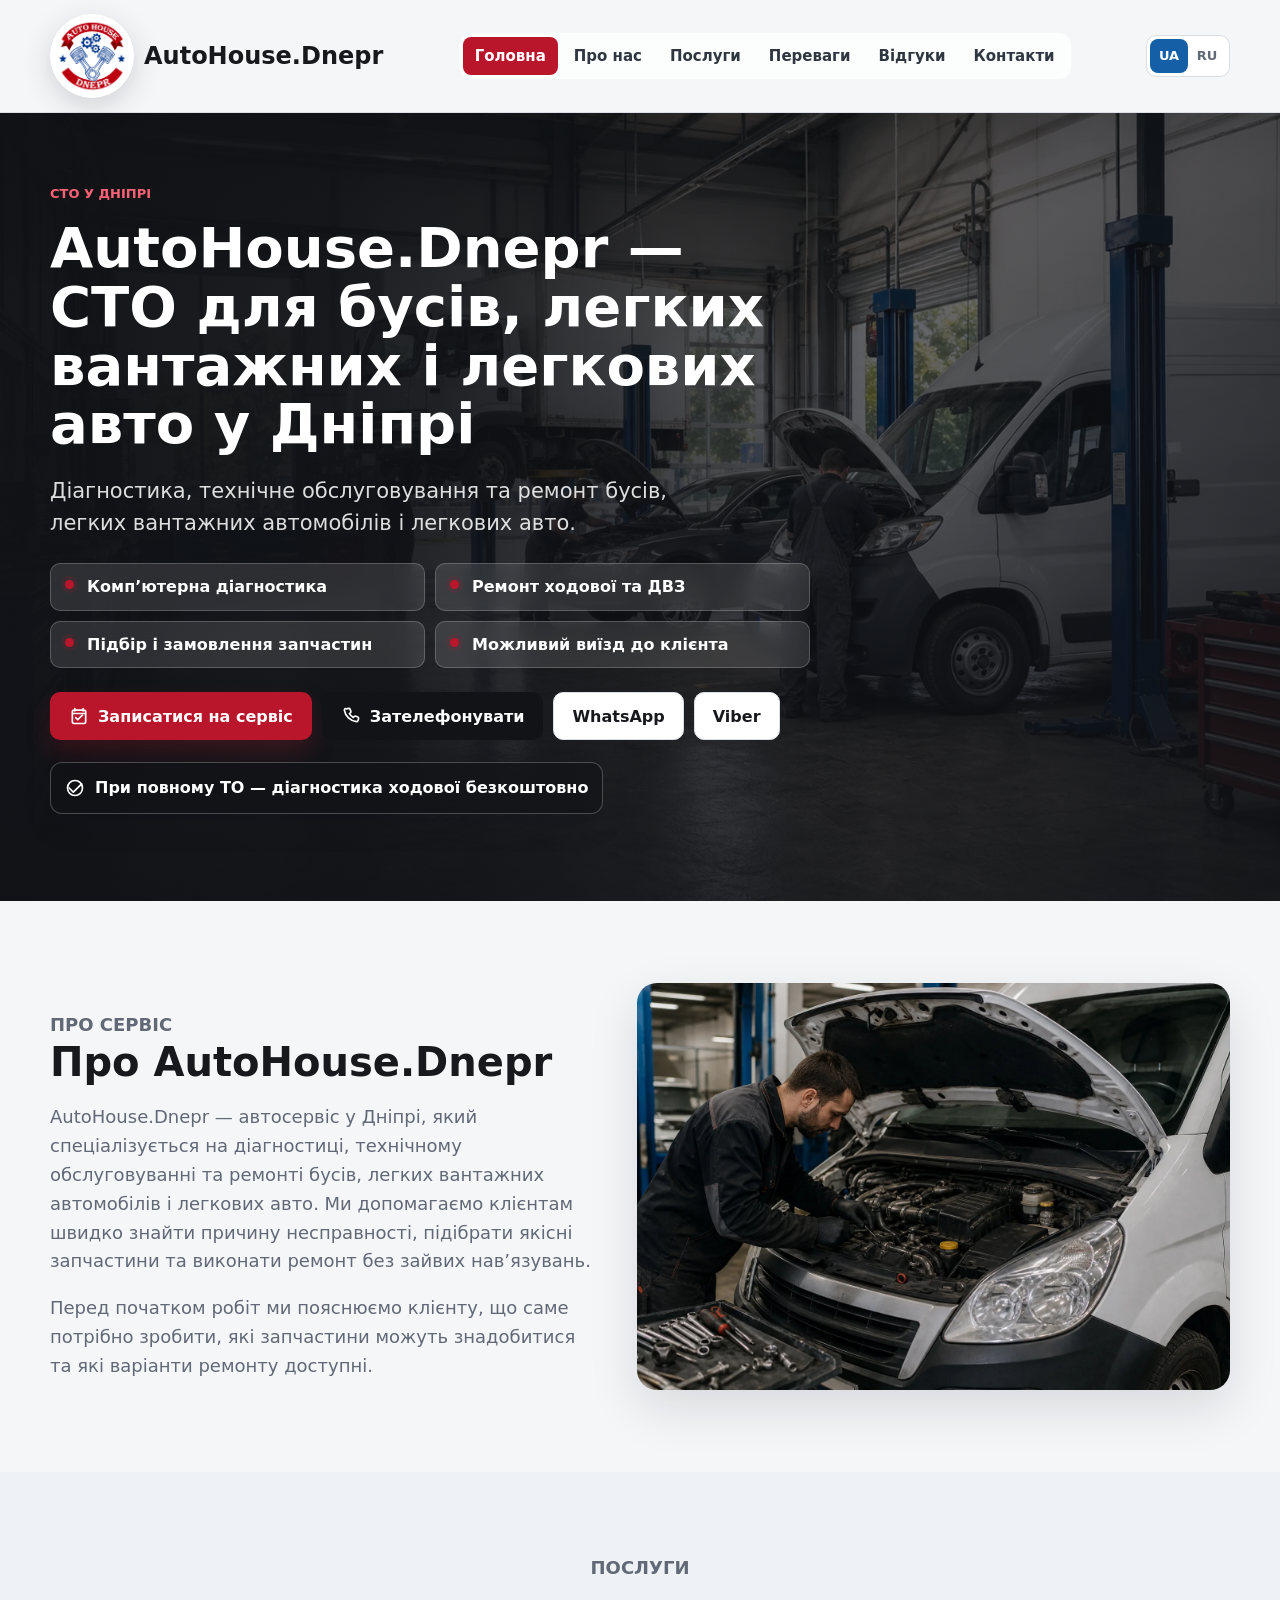
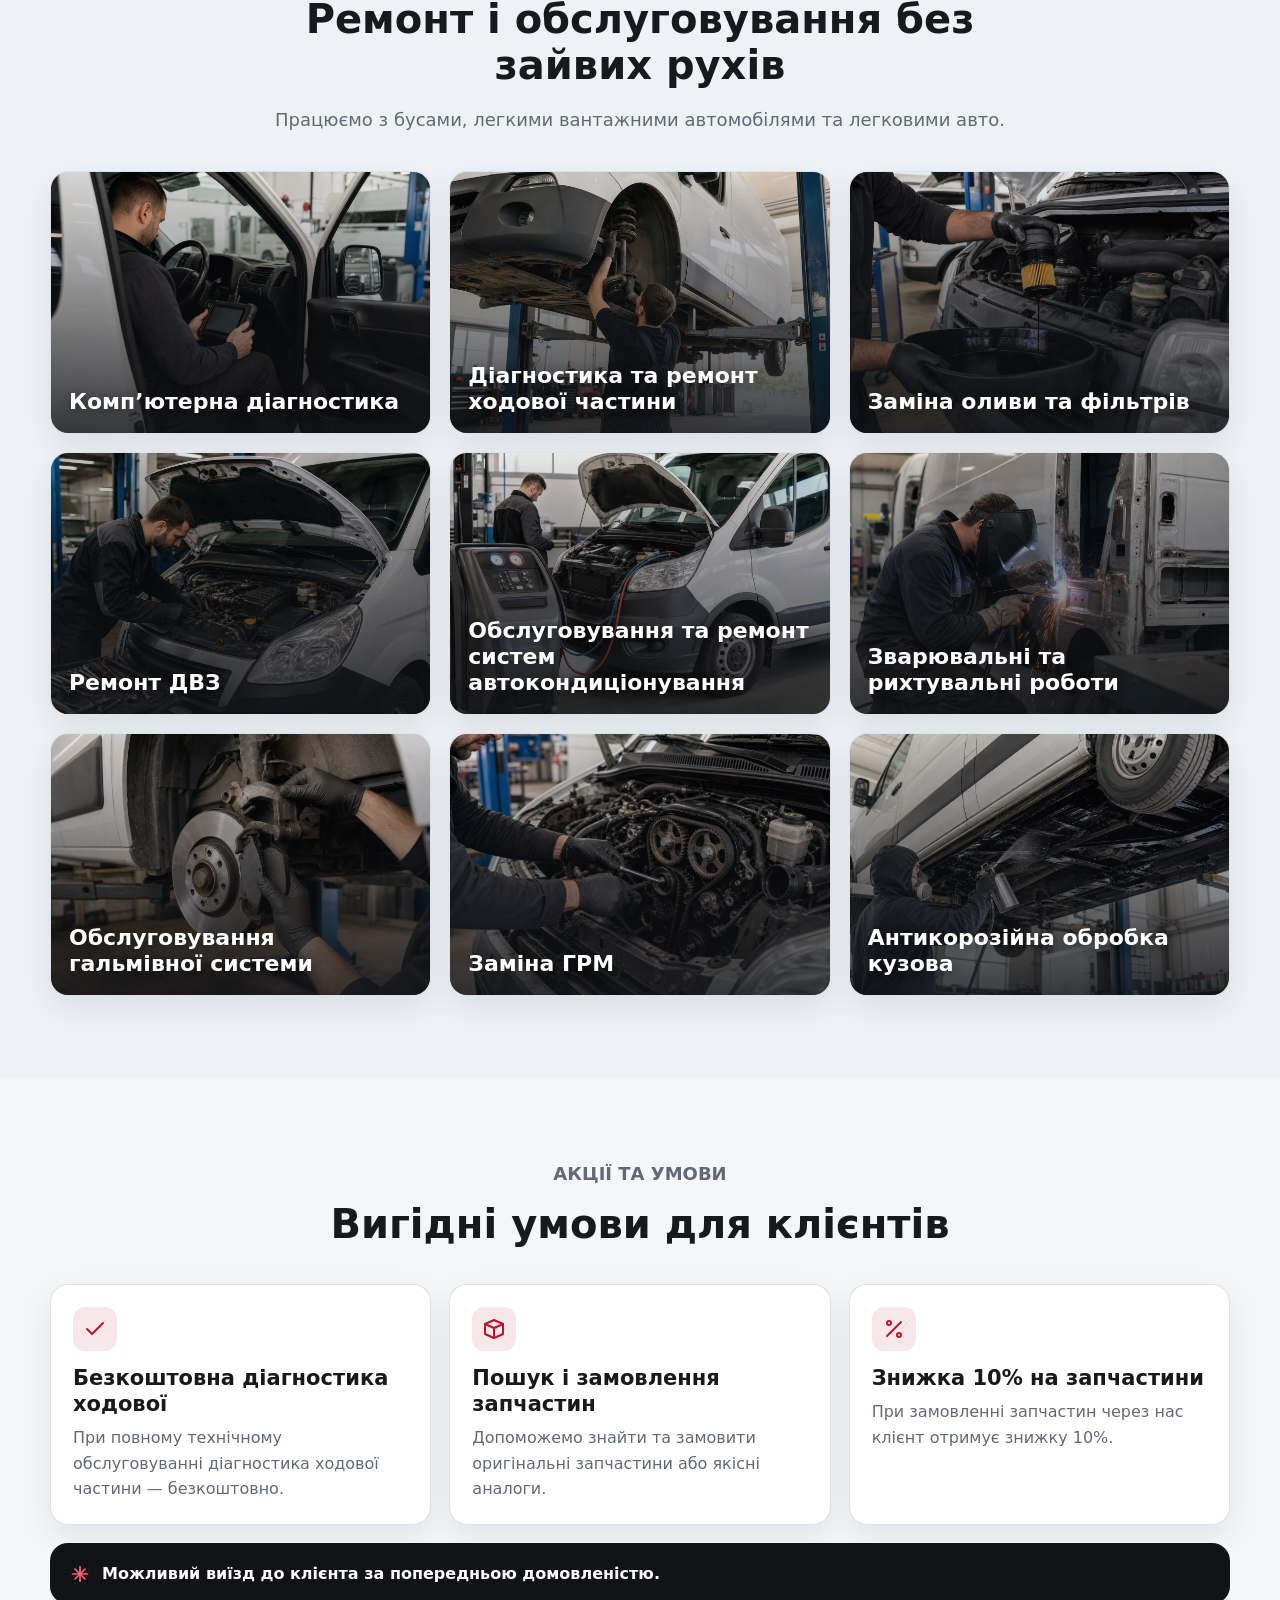
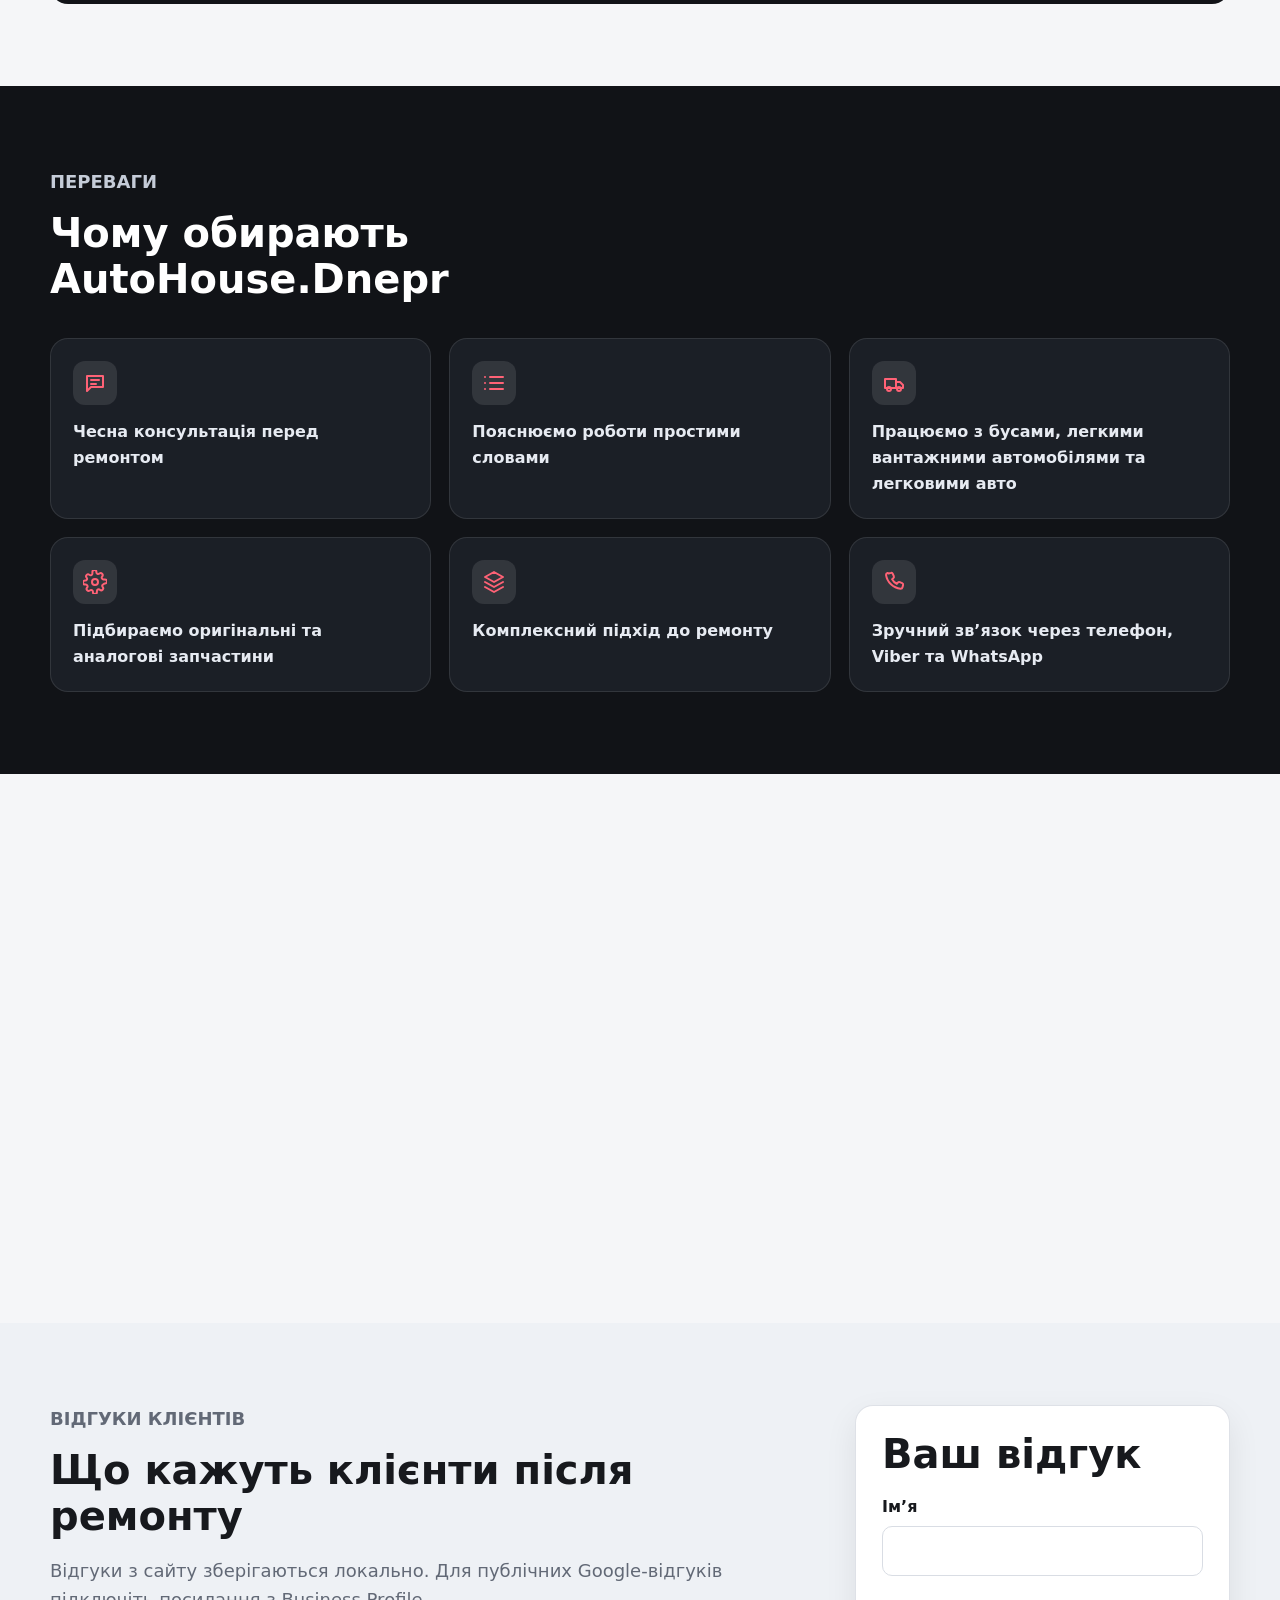
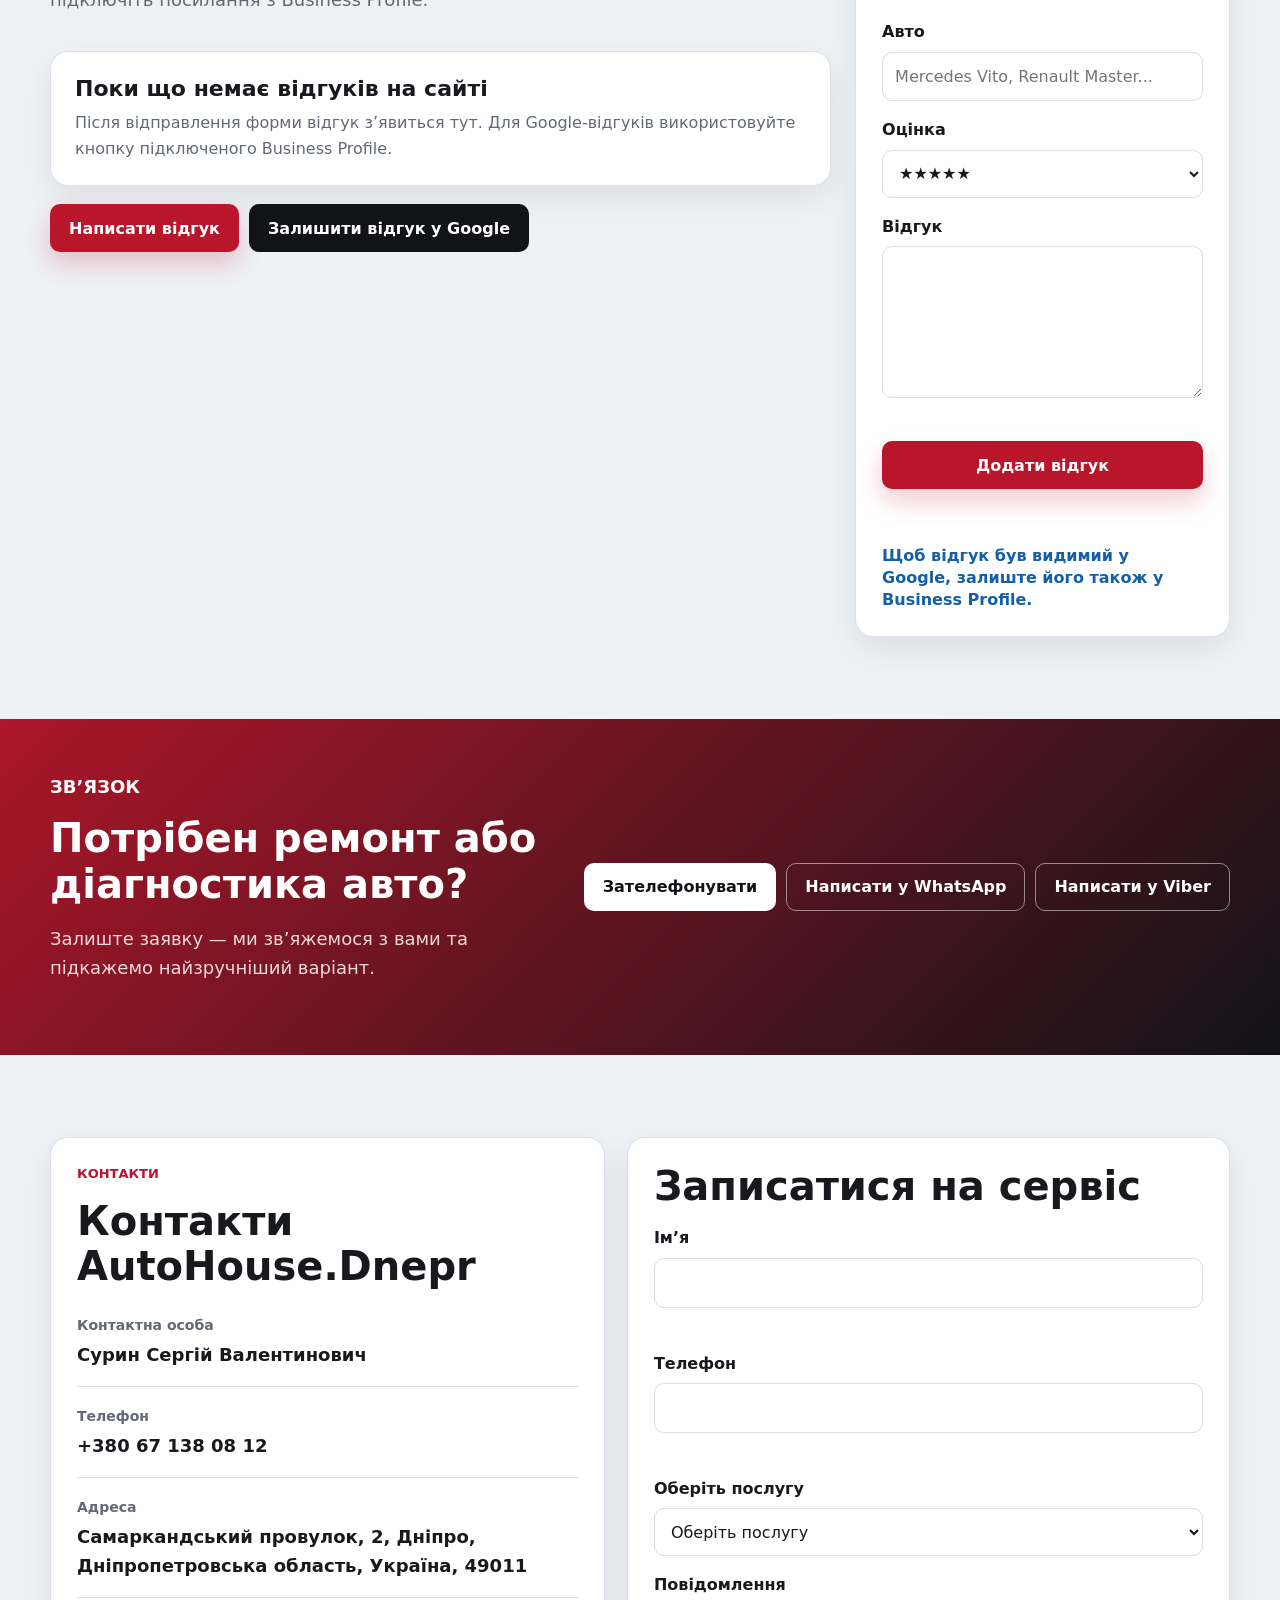
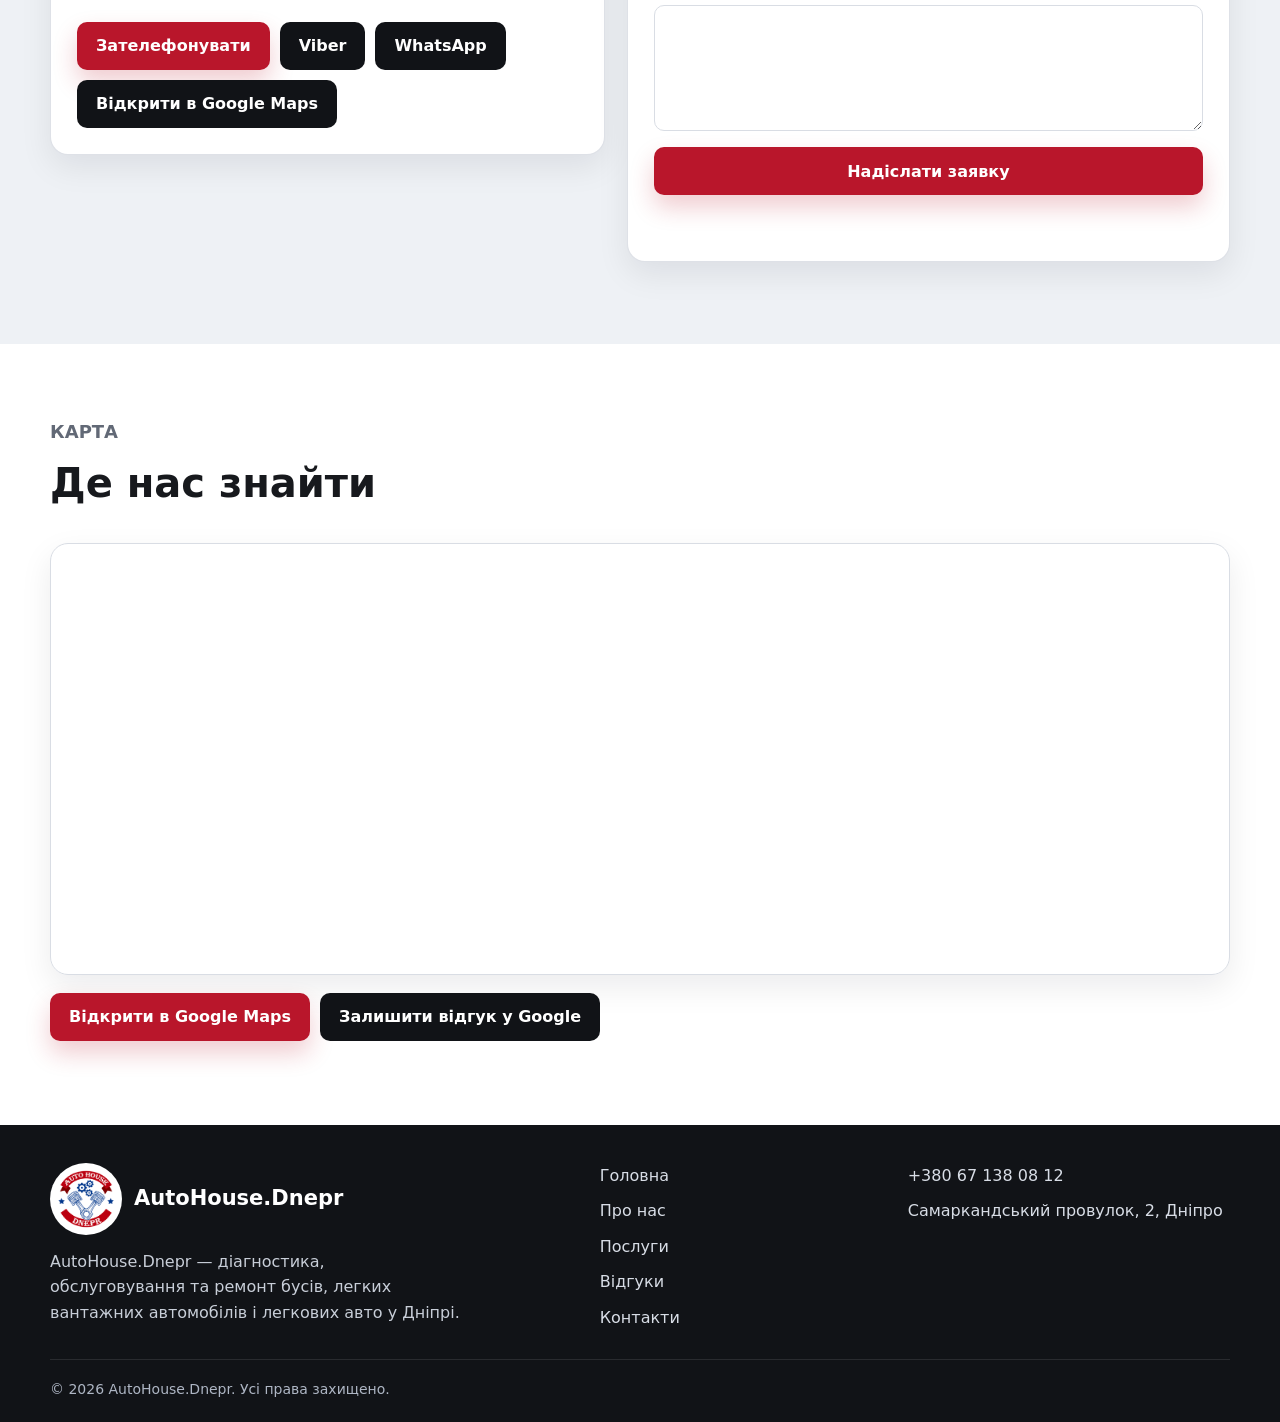
==== commit d53d9a11: "Update landing content and reviews" ====
--- a/index.html
+++ b/index.html
@@ -3,10 +3,10 @@
   <head>
     <meta charset="utf-8">
     <meta name="viewport" content="width=device-width, initial-scale=1">
-    <title>AutoHouse.Dnepr — СТО у Дніпрі | Діагностика, ремонт авто, бусів та легкого транспорту</title>
+    <title>AutoHouse.Dnepr — СТО у Дніпрі | Ремонт бусів, легких вантажних авто та легкових авто</title>
     <meta
       name="description"
-      content="AutoHouse.Dnepr — автосервіс у Дніпрі. Комп’ютерна діагностика, ремонт ходової, заміна оливи, ремонт ДВЗ, автокондиціонери, гальмівна система, ГРМ та антикорозійна обробка."
+      content="AutoHouse.Dnepr — автосервіс у Дніпрі для бусів, легких вантажних автомобілів та легкових авто. Діагностика, ходова, олива, ДВЗ, кондиціонери, гальма, ГРМ та антикорозійна обробка."
     >
     <meta name="robots" content="index, follow">
     <meta name="theme-color" content="#17191d">
@@ -15,7 +15,7 @@
     <meta property="og:title" content="AutoHouse.Dnepr — СТО у Дніпрі">
     <meta
       property="og:description"
-      content="Діагностика, технічне обслуговування та ремонт легкових авто, бусів і легкого комерційного транспорту у Дніпрі."
+      content="Діагностика, технічне обслуговування та ремонт бусів, легких вантажних автомобілів і легкових авто у Дніпрі."
     >
     <meta property="og:image" content="assets/hero-van.webp">
     <link rel="icon" type="image/png" href="assets/logo.png?v=3">
@@ -57,15 +57,11 @@
           <a href="#about" data-nav-link data-i18n="nav.about">Про нас</a>
           <a href="#services" data-nav-link data-i18n="nav.services">Послуги</a>
           <a href="#benefits" data-nav-link data-i18n="nav.benefits">Переваги</a>
+          <a href="#reviews" data-nav-link data-i18n="nav.reviews">Відгуки</a>
           <a href="#contacts" data-nav-link data-i18n="nav.contacts">Контакти</a>
         </nav>
 
         <div class="header-actions">
-          <a class="header-phone" href="tel:+380671380812" aria-label="Зателефонувати +380 67 138 08 12" data-i18n-aria-label="aria.callPhone">
-            <svg aria-hidden="true" viewBox="0 0 24 24"><path d="M6.7 3.5 9 2.9c.7-.2 1.5.2 1.8.9l1 2.4c.3.7.1 1.5-.5 2l-1.2 1a12.4 12.4 0 0 0 4.7 4.7l1-1.2c.5-.6 1.3-.8 2-.5l2.4 1c.7.3 1.1 1 .9 1.8l-.6 2.3c-.2.9-1 1.5-1.9 1.5A16.6 16.6 0 0 1 4 4.9c0-.9.6-1.7 1.5-1.9Z"/></svg>
-            <span>+380 67 138 08 12</span>
-          </a>
-          <a class="btn btn-small btn-primary" href="#contacts" data-book-link data-i18n="actions.bookShort">Записатися</a>
           <div class="language-switch" role="group" aria-label="Перемикач мови" data-i18n-aria-label="aria.language">
             <button type="button" class="lang-button is-active" data-lang-switch="uk" aria-pressed="true">UA</button>
             <button type="button" class="lang-button" data-lang-switch="ru" aria-pressed="false">RU</button>
@@ -84,9 +80,9 @@
         <div class="container hero-grid">
           <div class="hero-copy">
             <p class="eyebrow" data-i18n="hero.eyebrow">СТО у Дніпрі</p>
-            <h1 data-i18n="hero.title">AutoHouse.Dnepr — професійне СТО у Дніпрі</h1>
+            <h1 data-i18n="hero.title">AutoHouse.Dnepr — СТО для бусів, легких вантажних і легкових авто у Дніпрі</h1>
             <p class="hero-lead" data-i18n="hero.subtitle">
-              Діагностика, технічне обслуговування та ремонт легкових авто, бусів і легкого комерційного транспорту.
+              Діагностика, технічне обслуговування та ремонт бусів, легких вантажних автомобілів і легкових авто.
             </p>
             <ul class="hero-points" aria-label="Ключові переваги" data-i18n-aria-label="aria.heroPoints">
               <li data-i18n="hero.pointDiagnostics">Комп’ютерна діагностика</li>
@@ -120,7 +116,7 @@
             <p class="eyebrow" data-i18n="about.eyebrow">Про сервіс</p>
             <h2 data-i18n="about.title">Про AutoHouse.Dnepr</h2>
             <p data-i18n="about.textOne">
-              AutoHouse.Dnepr — автосервіс у Дніпрі, який спеціалізується на діагностиці, технічному обслуговуванні та ремонті автомобілів, бусів і легкого комерційного транспорту.
+              AutoHouse.Dnepr — автосервіс у Дніпрі, який спеціалізується на діагностиці, технічному обслуговуванні та ремонті бусів, легких вантажних автомобілів і легкових авто.
             </p>
             <p data-i18n="about.textTwo">
               Перед початком робіт ми пояснюємо клієнту, що саме потрібно зробити, які запчастини можуть знадобитися та які варіанти ремонту доступні.
@@ -137,7 +133,7 @@
           <div class="section-heading">
             <p class="eyebrow" data-i18n="services.eyebrow">Послуги</p>
             <h2 data-i18n="services.title">Ремонт і обслуговування без зайвих рухів</h2>
-            <p data-i18n="services.subtitle">Працюємо з легковими авто, бусами та легким комерційним транспортом.</p>
+            <p data-i18n="services.subtitle">Працюємо з бусами, легкими вантажними автомобілями та легковими авто.</p>
           </div>
           <div class="services-grid" id="services-grid"></div>
         </div>
@@ -174,6 +170,55 @@
             <h2 data-i18n="process.title">Зрозумілий шлях від заявки до готового авто</h2>
           </div>
           <div class="process-grid" id="process-grid"></div>
+        </div>
+      </section>
+
+      <section class="section section-muted section-observed" id="reviews">
+        <div class="container reviews-layout">
+          <div class="reviews-main">
+            <div class="section-heading align-left">
+              <p class="eyebrow" data-i18n="reviews.eyebrow">Відгуки клієнтів</p>
+              <h2 data-i18n="reviews.title">Що кажуть клієнти після ремонту</h2>
+              <p data-i18n="reviews.subtitle">Відгуки з сайту зберігаються локально. Для публічних Google-відгуків підключіть посилання з Business Profile.</p>
+            </div>
+            <div class="review-grid" id="review-grid" aria-live="polite"></div>
+            <div class="reviews-actions">
+              <a class="btn btn-primary" href="#review-form" data-i18n="reviews.writeSite">Написати відгук</a>
+              <a class="btn btn-dark" href="https://www.google.com/maps/search/?api=1&query=AutoHouse.Dnepr%2C%20%D0%A1%D0%B0%D0%BC%D0%B0%D1%80%D0%BA%D0%B0%D0%BD%D0%B4%D1%81%D1%8C%D0%BA%D0%B8%D0%B9%20%D0%BF%D1%80%D0%BE%D0%B2%D1%83%D0%BB%D0%BE%D0%BA%202%2C%20%D0%94%D0%BD%D1%96%D0%BF%D1%80%D0%BE" target="_blank" rel="noopener" data-google-review-link data-i18n="reviews.writeGoogle">Залишити відгук у Google</a>
+            </div>
+          </div>
+
+          <form class="review-form" id="review-form" novalidate>
+            <h2 data-i18n="reviews.formTitle">Ваш відгук</h2>
+            <div class="form-field">
+              <label for="review-name" data-i18n="reviews.name">Ім’я</label>
+              <input id="review-name" name="reviewName" type="text" autocomplete="name" aria-describedby="review-name-error">
+              <span class="field-error" id="review-name-error" data-review-error-for="name"></span>
+            </div>
+            <div class="form-field">
+              <label for="review-vehicle" data-i18n="reviews.vehicle">Авто</label>
+              <input id="review-vehicle" name="reviewVehicle" type="text" placeholder="Mercedes Vito, Renault Master..." data-i18n-placeholder="reviews.vehiclePlaceholder">
+            </div>
+            <div class="form-field">
+              <label for="review-rating" data-i18n="reviews.rating">Оцінка</label>
+              <select id="review-rating" name="reviewRating">
+                <option value="5">★★★★★</option>
+                <option value="4">★★★★☆</option>
+                <option value="3">★★★☆☆</option>
+                <option value="2">★★☆☆☆</option>
+                <option value="1">★☆☆☆☆</option>
+              </select>
+            </div>
+            <div class="form-field">
+              <label for="review-text" data-i18n="reviews.message">Відгук</label>
+              <textarea id="review-text" name="reviewText" rows="5" aria-describedby="review-text-error"></textarea>
+              <span class="field-error" id="review-text-error" data-review-error-for="text"></span>
+            </div>
+            <!-- For production, send this form to your backend or CRM moderation queue before publishing reviews. -->
+            <button class="btn btn-primary form-submit" type="submit" data-i18n="reviews.submit">Додати відгук</button>
+            <p class="form-status" role="status" aria-live="polite" data-review-status></p>
+            <a class="google-review-note" href="https://www.google.com/maps/search/?api=1&query=AutoHouse.Dnepr%2C%20%D0%A1%D0%B0%D0%BC%D0%B0%D1%80%D0%BA%D0%B0%D0%BD%D0%B4%D1%81%D1%8C%D0%BA%D0%B8%D0%B9%20%D0%BF%D1%80%D0%BE%D0%B2%D1%83%D0%BB%D0%BE%D0%BA%202%2C%20%D0%94%D0%BD%D1%96%D0%BF%D1%80%D0%BE" target="_blank" rel="noopener" data-google-review-link data-i18n="reviews.googleNote">Щоб відгук був видимий у Google, залиште його також у Business Profile.</a>
+          </form>
         </div>
       </section>
 
@@ -215,6 +260,7 @@
               <a class="btn btn-primary" href="tel:+380671380812" data-i18n="actions.call">Зателефонувати</a>
               <a class="btn btn-dark" href="viber://chat?number=%2B380671380812">Viber</a>
               <a class="btn btn-dark" href="https://wa.me/380671380812" target="_blank" rel="noopener">WhatsApp</a>
+              <a class="btn btn-dark" href="https://www.google.com/maps/search/?api=1&query=AutoHouse.Dnepr%2C%20%D0%A1%D0%B0%D0%BC%D0%B0%D1%80%D0%BA%D0%B0%D0%BD%D0%B4%D1%81%D1%8C%D0%BA%D0%B8%D0%B9%20%D0%BF%D1%80%D0%BE%D0%B2%D1%83%D0%BB%D0%BE%D0%BA%202%2C%20%D0%94%D0%BD%D1%96%D0%BF%D1%80%D0%BE" target="_blank" rel="noopener" data-google-map-link data-i18n="map.openGoogle">Google Maps</a>
             </div>
           </div>
 
@@ -252,14 +298,19 @@
             <h2 id="map-title" data-i18n="map.title">Де нас знайти</h2>
           </div>
           <div class="map-frame">
-            <!-- Replace this placeholder search iframe with the final embedded Google Maps iframe when the exact map listing is confirmed. -->
+            <!-- Set googleBusinessConfig.placeId and googleBusinessConfig.mapsEmbedApiKey in script.js to bind this map to the Google Business Profile. -->
             <iframe
               title="Карта AutoHouse.Dnepr"
               data-i18n-title="map.frameTitle"
+              data-google-map-frame
               loading="lazy"
               referrerpolicy="no-referrer-when-downgrade"
               src="https://www.google.com/maps?q=%D0%A1%D0%B0%D0%BC%D0%B0%D1%80%D0%BA%D0%B0%D0%BD%D0%B4%D1%81%D1%8C%D0%BA%D0%B8%D0%B9%20%D0%BF%D1%80%D0%BE%D0%B2%D1%83%D0%BB%D0%BE%D0%BA%202%2C%20%D0%94%D0%BD%D1%96%D0%BF%D1%80%D0%BE%2C%2049011&output=embed"
             ></iframe>
+          </div>
+          <div class="map-actions">
+            <a class="btn btn-primary" href="https://www.google.com/maps/search/?api=1&query=AutoHouse.Dnepr%2C%20%D0%A1%D0%B0%D0%BC%D0%B0%D1%80%D0%BA%D0%B0%D0%BD%D0%B4%D1%81%D1%8C%D0%BA%D0%B8%D0%B9%20%D0%BF%D1%80%D0%BE%D0%B2%D1%83%D0%BB%D0%BE%D0%BA%202%2C%20%D0%94%D0%BD%D1%96%D0%BF%D1%80%D0%BE" target="_blank" rel="noopener" data-google-map-link data-i18n="map.openGoogle">Відкрити в Google Maps</a>
+            <a class="btn btn-dark" href="https://www.google.com/maps/search/?api=1&query=AutoHouse.Dnepr%2C%20%D0%A1%D0%B0%D0%BC%D0%B0%D1%80%D0%BA%D0%B0%D0%BD%D0%B4%D1%81%D1%8C%D0%BA%D0%B8%D0%B9%20%D0%BF%D1%80%D0%BE%D0%B2%D1%83%D0%BB%D0%BE%D0%BA%202%2C%20%D0%94%D0%BD%D1%96%D0%BF%D1%80%D0%BE" target="_blank" rel="noopener" data-google-review-link data-i18n="reviews.writeGoogle">Залишити відгук у Google</a>
           </div>
         </div>
       </section>
@@ -272,12 +323,13 @@
             <img src="assets/logo.png?v=3" alt="Логотип AutoHouse.Dnepr" data-i18n-alt="logoAlt" width="72" height="72" loading="lazy">
             <strong>AutoHouse.Dnepr</strong>
           </div>
-          <p data-i18n="footer.text">AutoHouse.Dnepr — діагностика, обслуговування та ремонт авто у Дніпрі.</p>
+          <p data-i18n="footer.text">AutoHouse.Dnepr — діагностика, обслуговування та ремонт бусів, легких вантажних автомобілів і легкових авто у Дніпрі.</p>
         </div>
         <nav class="footer-links" aria-label="Швидкі посилання" data-i18n-aria-label="aria.footerNav">
           <a href="#home" data-i18n="nav.home">Головна</a>
           <a href="#about" data-i18n="nav.about">Про нас</a>
           <a href="#services" data-i18n="nav.services">Послуги</a>
+          <a href="#reviews" data-i18n="nav.reviews">Відгуки</a>
           <a href="#contacts" data-i18n="nav.contacts">Контакти</a>
         </nav>
         <div class="footer-contact">
--- a/styles.css
+++ b/styles.css
@@ -120,7 +120,8 @@
 .section-copy,
 .about-media,
 .contact-panel,
-.request-form {
+.request-form,
+.review-form {
   min-width: 0;
 }
 
@@ -540,6 +541,7 @@
 .section-copy h2,
 .contact-panel h2,
 .request-form h2,
+.review-form h2,
 .cta-inner h2 {
   margin: 0;
   font-size: 40px;
@@ -589,8 +591,11 @@
 .offer-card,
 .benefit-card,
 .process-card,
+.review-card,
+.review-empty,
 .contact-panel,
-.request-form {
+.request-form,
+.review-form {
   border: 1px solid rgba(217, 221, 228, 0.86);
   border-radius: var(--radius);
   background: var(--surface);
@@ -598,7 +603,10 @@
 }
 
 .service-card {
+  position: relative;
+  display: block;
   overflow: hidden;
+  min-height: 260px;
   transition: transform 0.2s ease, box-shadow 0.2s ease, border-color 0.2s ease;
 }
 
@@ -609,14 +617,36 @@
 }
 
 .service-card img {
-  aspect-ratio: 16 / 10;
-}
-
-.service-body {
-  padding: 20px;
-}
-
-.service-icon,
+  aspect-ratio: 16 / 11;
+  transition: transform 0.35s ease;
+}
+
+.service-card:hover img {
+  transform: scale(1.045);
+}
+
+.service-card::after {
+  content: "";
+  position: absolute;
+  inset: 0;
+  background: linear-gradient(180deg, rgba(17, 19, 23, 0.08), rgba(17, 19, 23, 0.82));
+  pointer-events: none;
+}
+
+.service-card h3 {
+  position: absolute;
+  left: 18px;
+  right: 18px;
+  bottom: 18px;
+  z-index: 1;
+  margin: 0;
+  color: #fff;
+  font-size: 22px;
+  line-height: 1.18;
+  letter-spacing: 0;
+  text-shadow: 0 2px 12px rgba(0, 0, 0, 0.45);
+}
+
 .benefit-icon,
 .process-number,
 .offer-icon {
@@ -629,7 +659,6 @@
   color: var(--blue);
 }
 
-.service-icon svg,
 .benefit-icon svg,
 .offer-icon svg {
   width: 24px;
@@ -641,7 +670,6 @@
   stroke-linejoin: round;
 }
 
-.service-card h3,
 .offer-card h3,
 .process-card h3 {
   margin: 14px 0 8px;
@@ -650,7 +678,6 @@
   letter-spacing: 0;
 }
 
-.service-card p,
 .offer-card p,
 .benefit-card p,
 .process-card p {
@@ -658,11 +685,6 @@
   color: var(--muted);
 }
 
-.service-card .btn {
-  width: 100%;
-  margin-top: 18px;
-}
-
 .offer-grid,
 .benefit-grid,
 .process-grid {
@@ -738,6 +760,118 @@
   font-weight: 900;
 }
 
+.reviews-layout {
+  display: grid;
+  grid-template-columns: minmax(0, 1fr) minmax(340px, 0.48fr);
+  align-items: start;
+  gap: 24px;
+}
+
+.reviews-main {
+  min-width: 0;
+}
+
+.review-grid {
+  display: grid;
+  grid-template-columns: repeat(2, minmax(0, 1fr));
+  gap: 18px;
+}
+
+.review-card,
+.review-empty,
+.review-form {
+  padding: 24px;
+}
+
+.review-card {
+  display: grid;
+  gap: 18px;
+}
+
+.review-head {
+  display: flex;
+  align-items: center;
+  justify-content: space-between;
+  gap: 12px;
+}
+
+.review-stars {
+  color: #d59a16;
+  font-size: 20px;
+  line-height: 1;
+  white-space: nowrap;
+}
+
+.review-source {
+  display: inline-flex;
+  align-items: center;
+  min-height: 28px;
+  padding: 5px 9px;
+  border-radius: 8px;
+  background: var(--blue-soft);
+  color: var(--blue);
+  font-size: 12px;
+  font-weight: 850;
+  line-height: 1.1;
+  white-space: nowrap;
+}
+
+.review-card p,
+.review-empty p {
+  margin: 0;
+  color: var(--muted);
+}
+
+.review-card footer {
+  display: grid;
+  gap: 3px;
+  padding-top: 14px;
+  border-top: 1px solid var(--line);
+}
+
+.review-card footer strong {
+  font-size: 18px;
+  line-height: 1.2;
+}
+
+.review-card footer span,
+.review-card footer time {
+  color: var(--muted);
+  font-size: 14px;
+  font-weight: 700;
+}
+
+.review-empty {
+  grid-column: 1 / -1;
+}
+
+.review-empty h3 {
+  margin: 0 0 8px;
+  font-size: 22px;
+  line-height: 1.2;
+}
+
+.reviews-actions,
+.map-actions {
+  display: flex;
+  flex-wrap: wrap;
+  gap: 10px;
+  margin-top: 18px;
+}
+
+.review-form {
+  display: grid;
+  gap: 16px;
+  position: sticky;
+  top: calc(var(--header-height) + 18px);
+}
+
+.google-review-note {
+  color: var(--blue);
+  font-weight: 800;
+  line-height: 1.35;
+}
+
 .cta-band {
   padding: 54px 0;
   background:
@@ -770,7 +904,8 @@
 }
 
 .contact-panel,
-.request-form {
+.request-form,
+.review-form {
   padding: 26px;
 }
 
@@ -829,7 +964,8 @@
   resize: vertical;
 }
 
-.form-field input[aria-invalid="true"] {
+.form-field input[aria-invalid="true"],
+.form-field textarea[aria-invalid="true"] {
   border-color: var(--red);
 }
 
@@ -868,6 +1004,10 @@
   width: 100%;
   height: 430px;
   border: 0;
+}
+
+.map-actions {
+  justify-content: flex-start;
 }
 
 .site-footer {
@@ -1057,8 +1197,13 @@
   }
 
   .split,
-  .contact-layout {
+  .contact-layout,
+  .reviews-layout {
     grid-template-columns: 1fr;
+  }
+
+  .review-form {
+    position: static;
   }
 
   .services-grid,
@@ -1116,6 +1261,7 @@
   .section-copy h2,
   .contact-panel h2,
   .request-form h2,
+  .review-form h2,
   .cta-inner h2 {
     font-size: 32px;
   }
@@ -1124,7 +1270,8 @@
   .services-grid,
   .offer-grid,
   .benefit-grid,
-  .process-grid {
+  .process-grid,
+  .review-grid {
     grid-template-columns: 1fr;
   }
 
@@ -1136,12 +1283,16 @@
   }
 
   .button-row,
-  .contact-buttons {
+  .contact-buttons,
+  .reviews-actions,
+  .map-actions {
     width: 100%;
   }
 
   .button-row .btn,
-  .contact-buttons .btn {
+  .contact-buttons .btn,
+  .reviews-actions .btn,
+  .map-actions .btn {
     flex: 1 1 100%;
   }
 
@@ -1209,12 +1360,14 @@
     align-items: flex-start;
   }
 
-  .service-body,
   .offer-card,
   .benefit-card,
   .process-card,
+  .review-card,
+  .review-empty,
   .contact-panel,
-  .request-form {
+  .request-form,
+  .review-form {
     padding: 18px;
   }
 
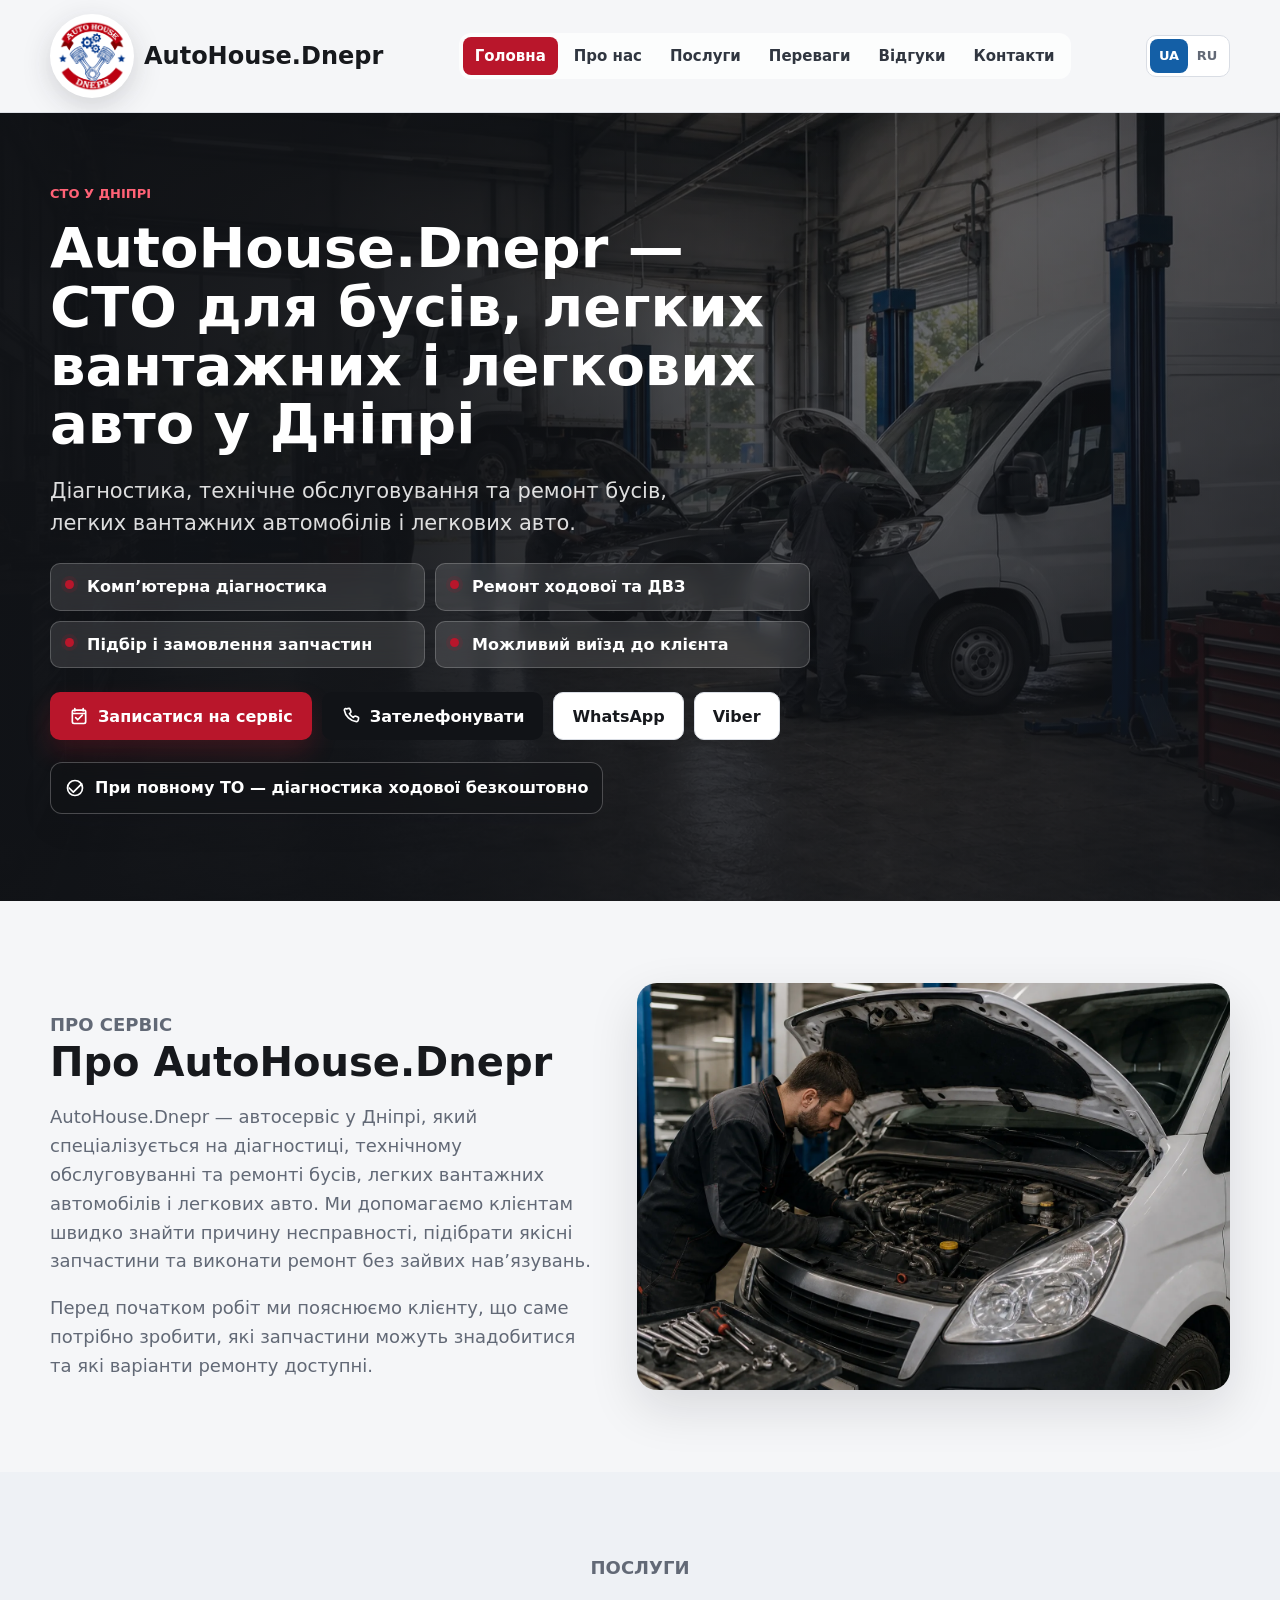
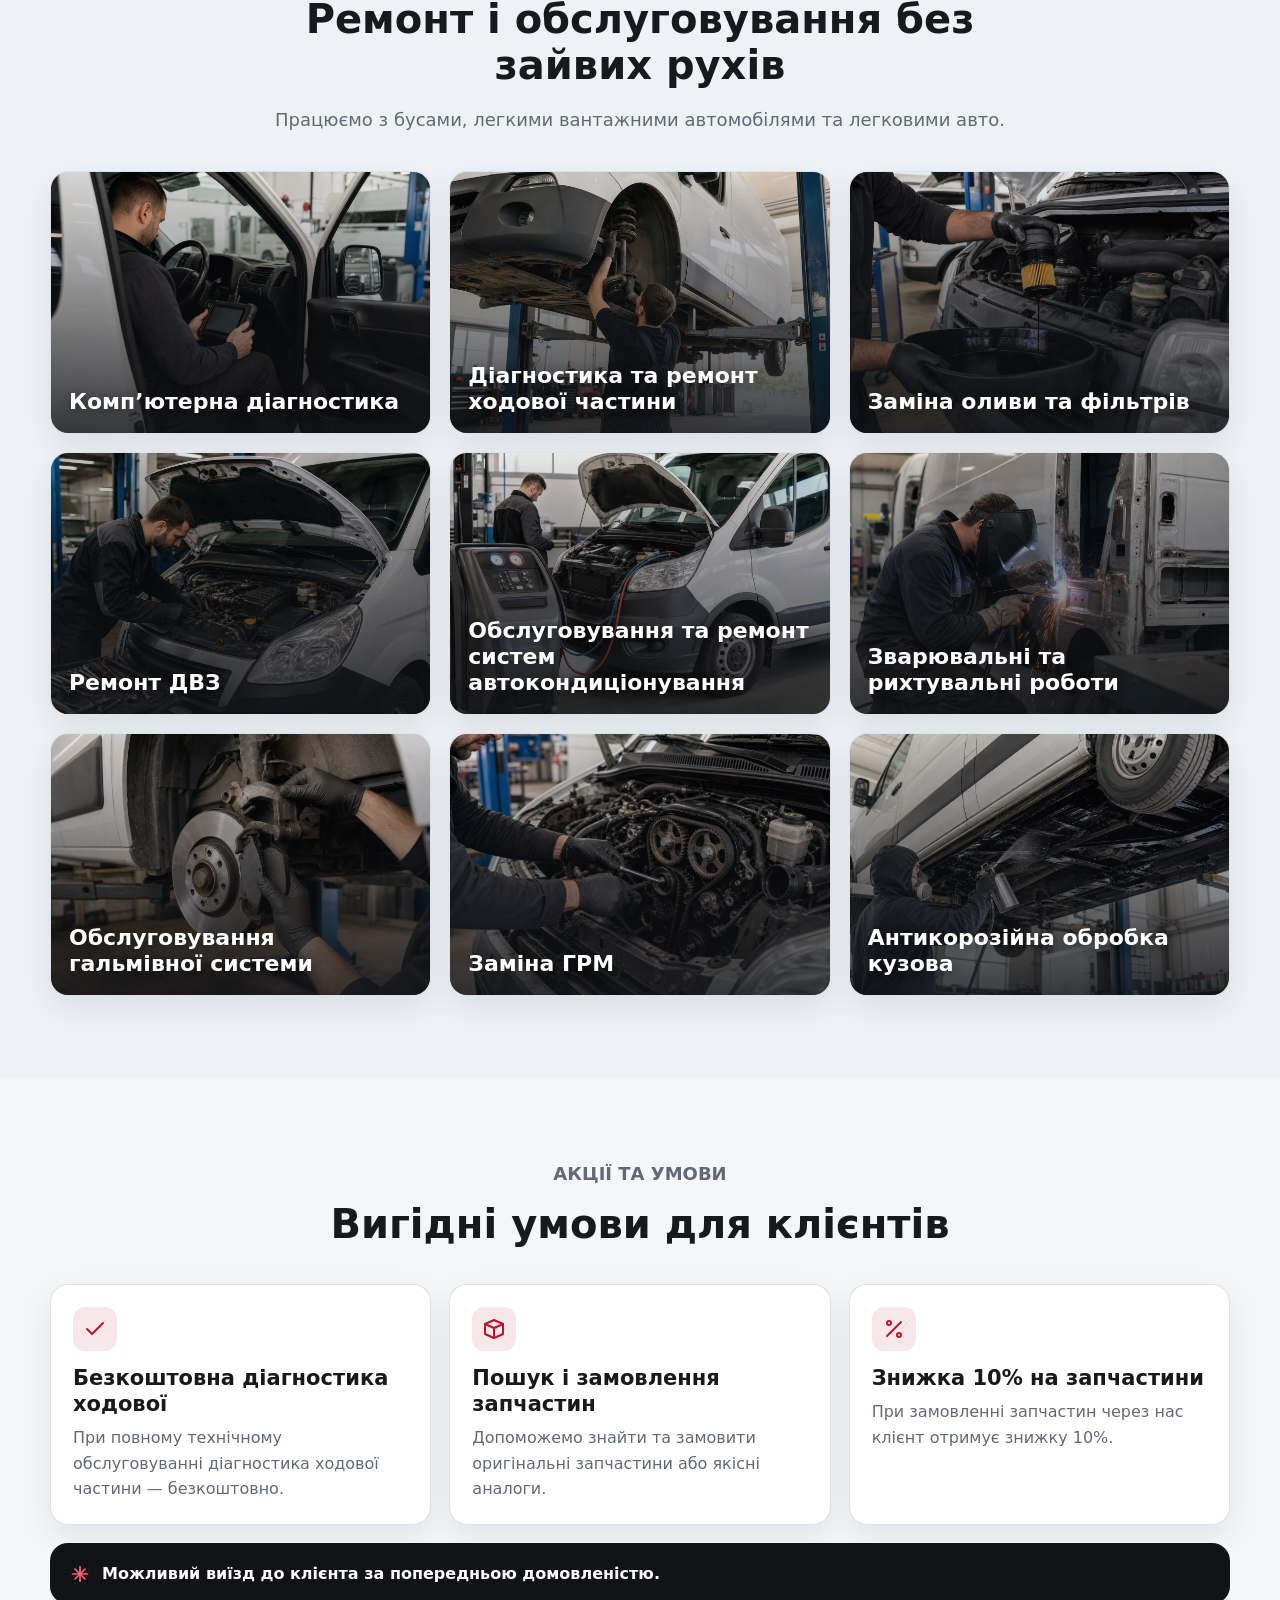
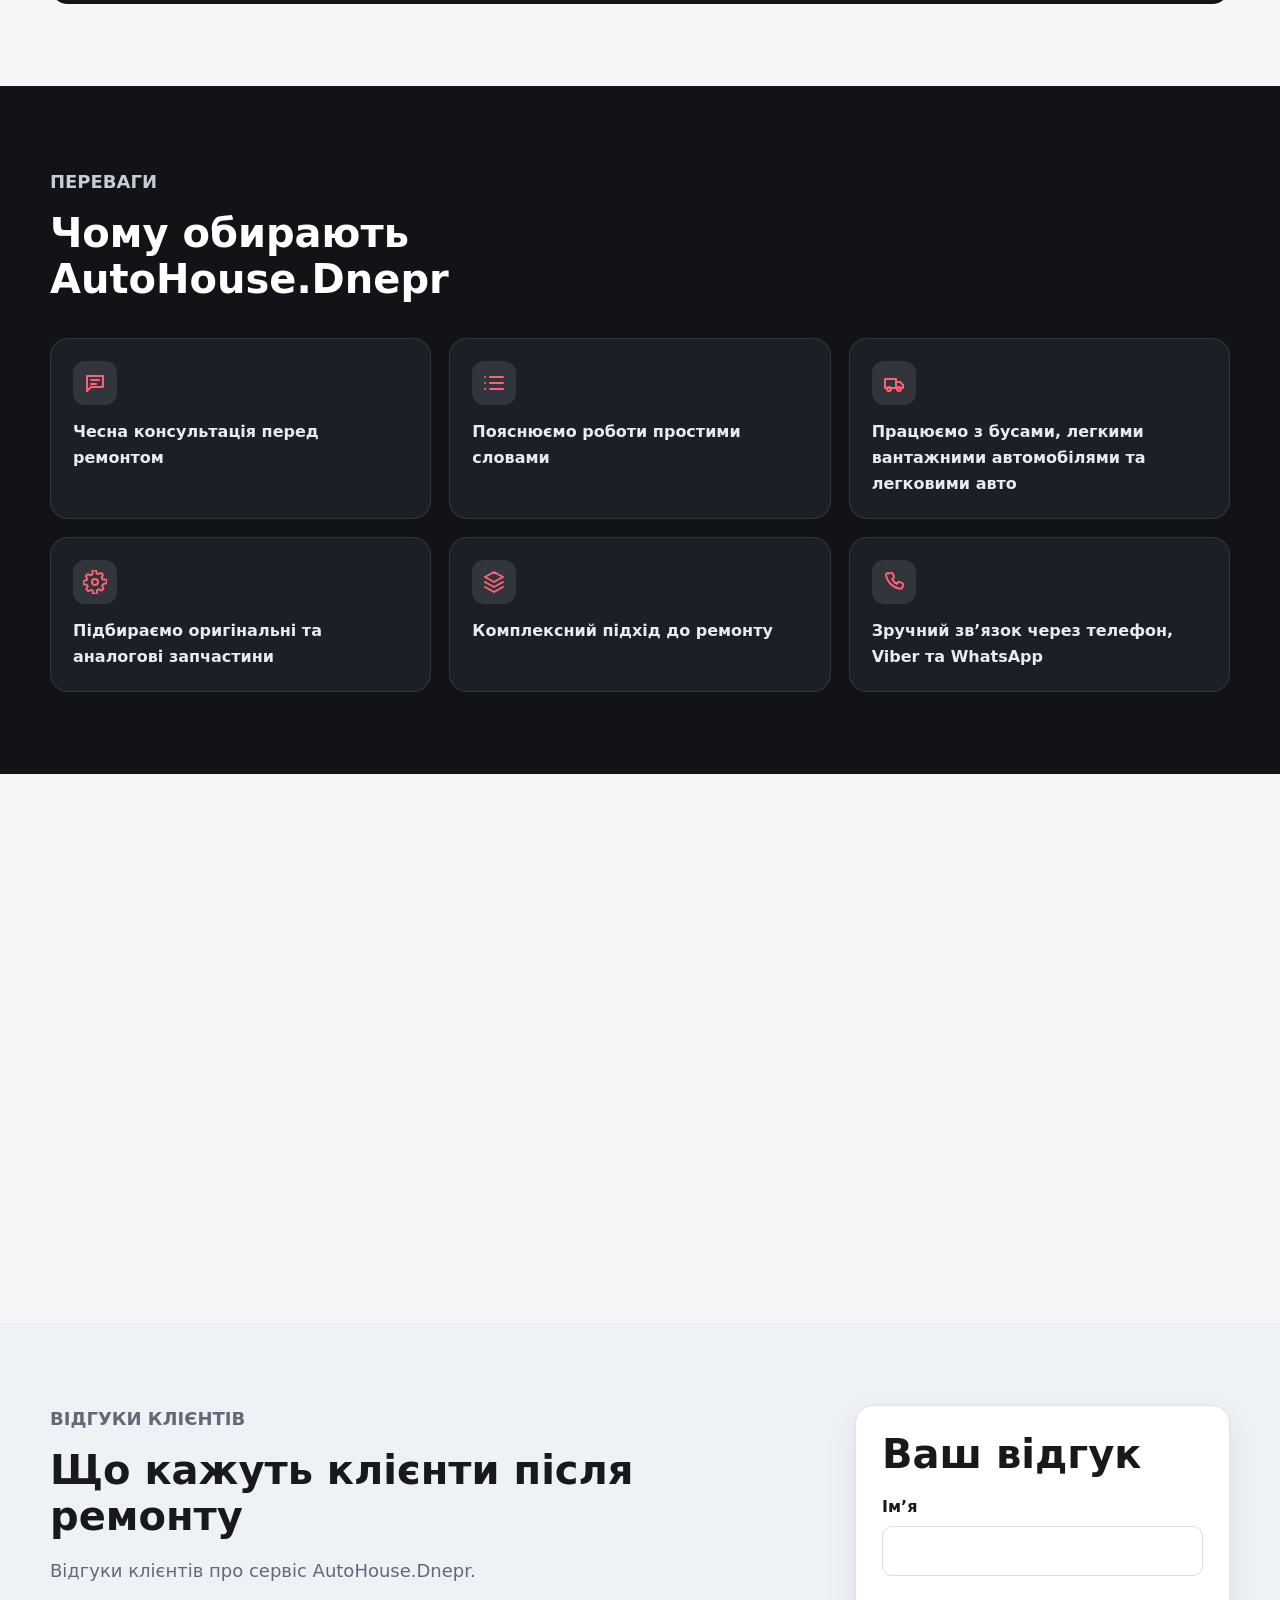
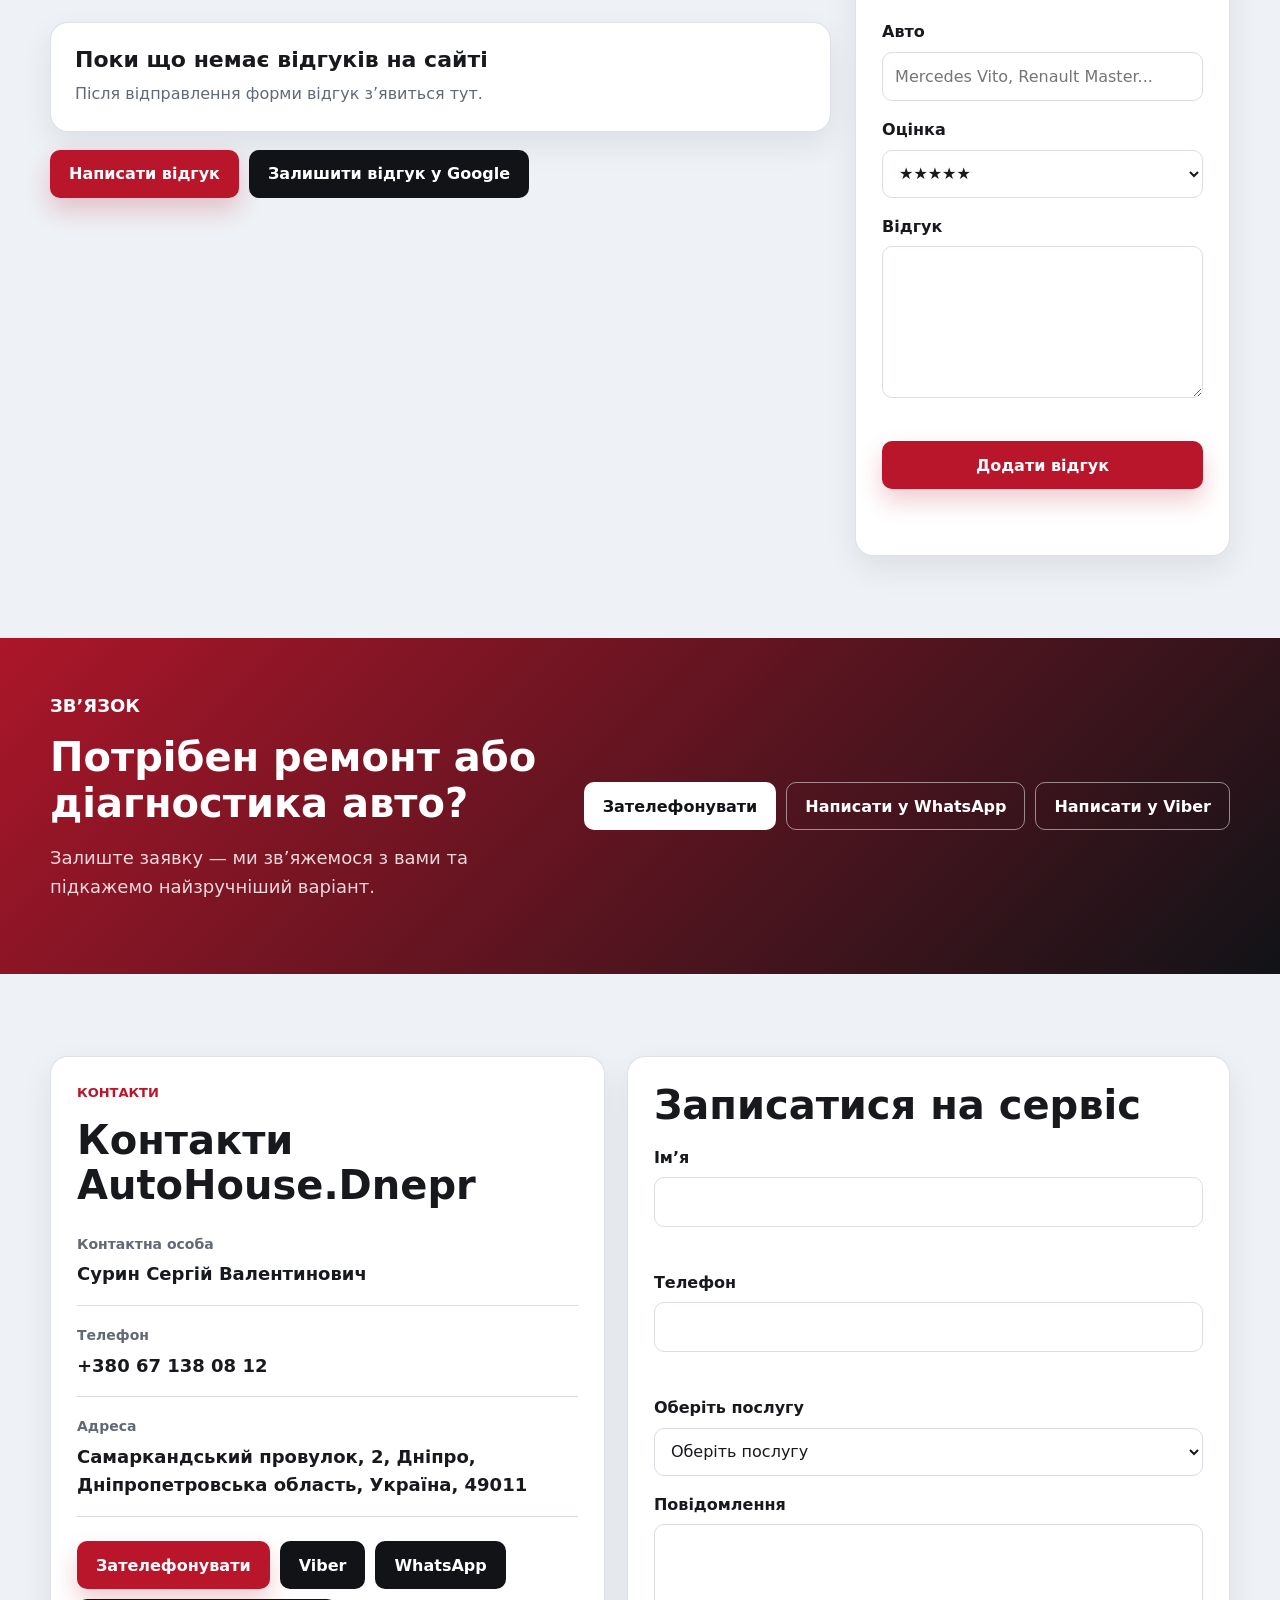
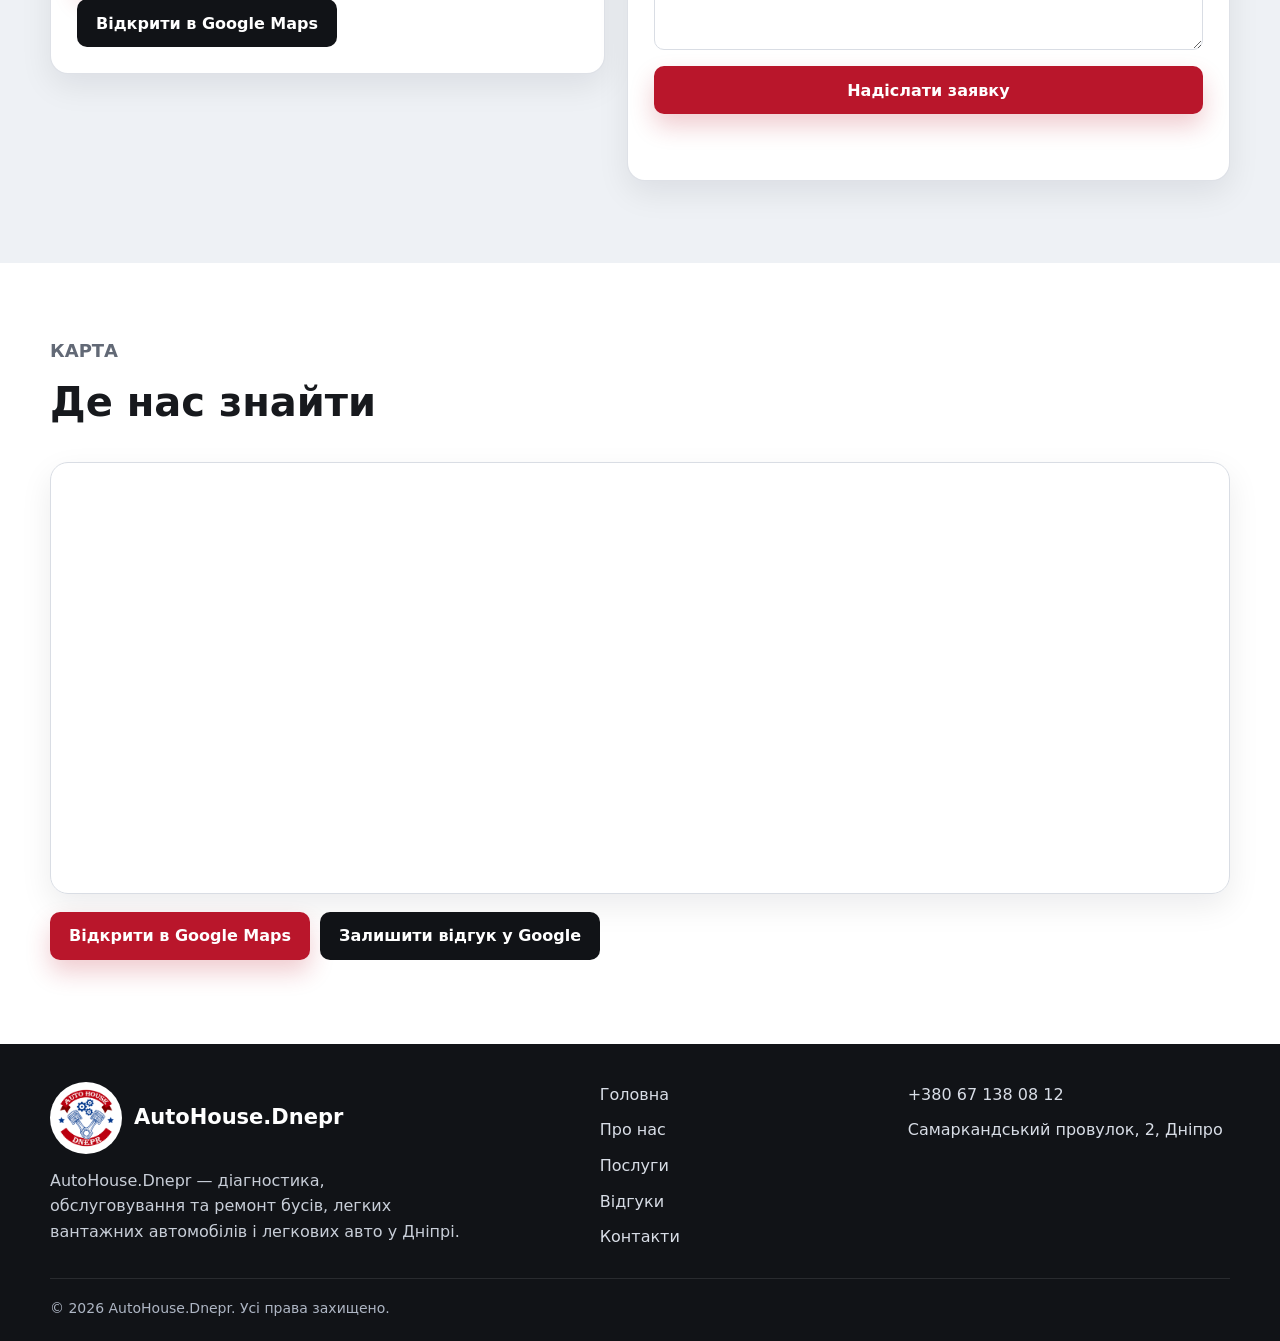
==== commit 96abd93e: "Remove business profile hints" ====
--- a/index.html
+++ b/index.html
@@ -179,7 +179,7 @@
             <div class="section-heading align-left">
               <p class="eyebrow" data-i18n="reviews.eyebrow">Відгуки клієнтів</p>
               <h2 data-i18n="reviews.title">Що кажуть клієнти після ремонту</h2>
-              <p data-i18n="reviews.subtitle">Відгуки з сайту зберігаються локально. Для публічних Google-відгуків підключіть посилання з Business Profile.</p>
+              <p data-i18n="reviews.subtitle">Відгуки клієнтів про сервіс AutoHouse.Dnepr.</p>
             </div>
             <div class="review-grid" id="review-grid" aria-live="polite"></div>
             <div class="reviews-actions">
@@ -217,7 +217,6 @@
             <!-- For production, send this form to your backend or CRM moderation queue before publishing reviews. -->
             <button class="btn btn-primary form-submit" type="submit" data-i18n="reviews.submit">Додати відгук</button>
             <p class="form-status" role="status" aria-live="polite" data-review-status></p>
-            <a class="google-review-note" href="https://www.google.com/maps/search/?api=1&query=AutoHouse.Dnepr%2C%20%D0%A1%D0%B0%D0%BC%D0%B0%D1%80%D0%BA%D0%B0%D0%BD%D0%B4%D1%81%D1%8C%D0%BA%D0%B8%D0%B9%20%D0%BF%D1%80%D0%BE%D0%B2%D1%83%D0%BB%D0%BE%D0%BA%202%2C%20%D0%94%D0%BD%D1%96%D0%BF%D1%80%D0%BE" target="_blank" rel="noopener" data-google-review-link data-i18n="reviews.googleNote">Щоб відгук був видимий у Google, залиште його також у Business Profile.</a>
           </form>
         </div>
       </section>
@@ -298,7 +297,7 @@
             <h2 id="map-title" data-i18n="map.title">Де нас знайти</h2>
           </div>
           <div class="map-frame">
-            <!-- Set googleBusinessConfig.placeId and googleBusinessConfig.mapsEmbedApiKey in script.js to bind this map to the Google Business Profile. -->
+            <!-- Set googleBusinessConfig.placeId and googleBusinessConfig.mapsEmbedApiKey in script.js to bind this map to the Google listing. -->
             <iframe
               title="Карта AutoHouse.Dnepr"
               data-i18n-title="map.frameTitle"
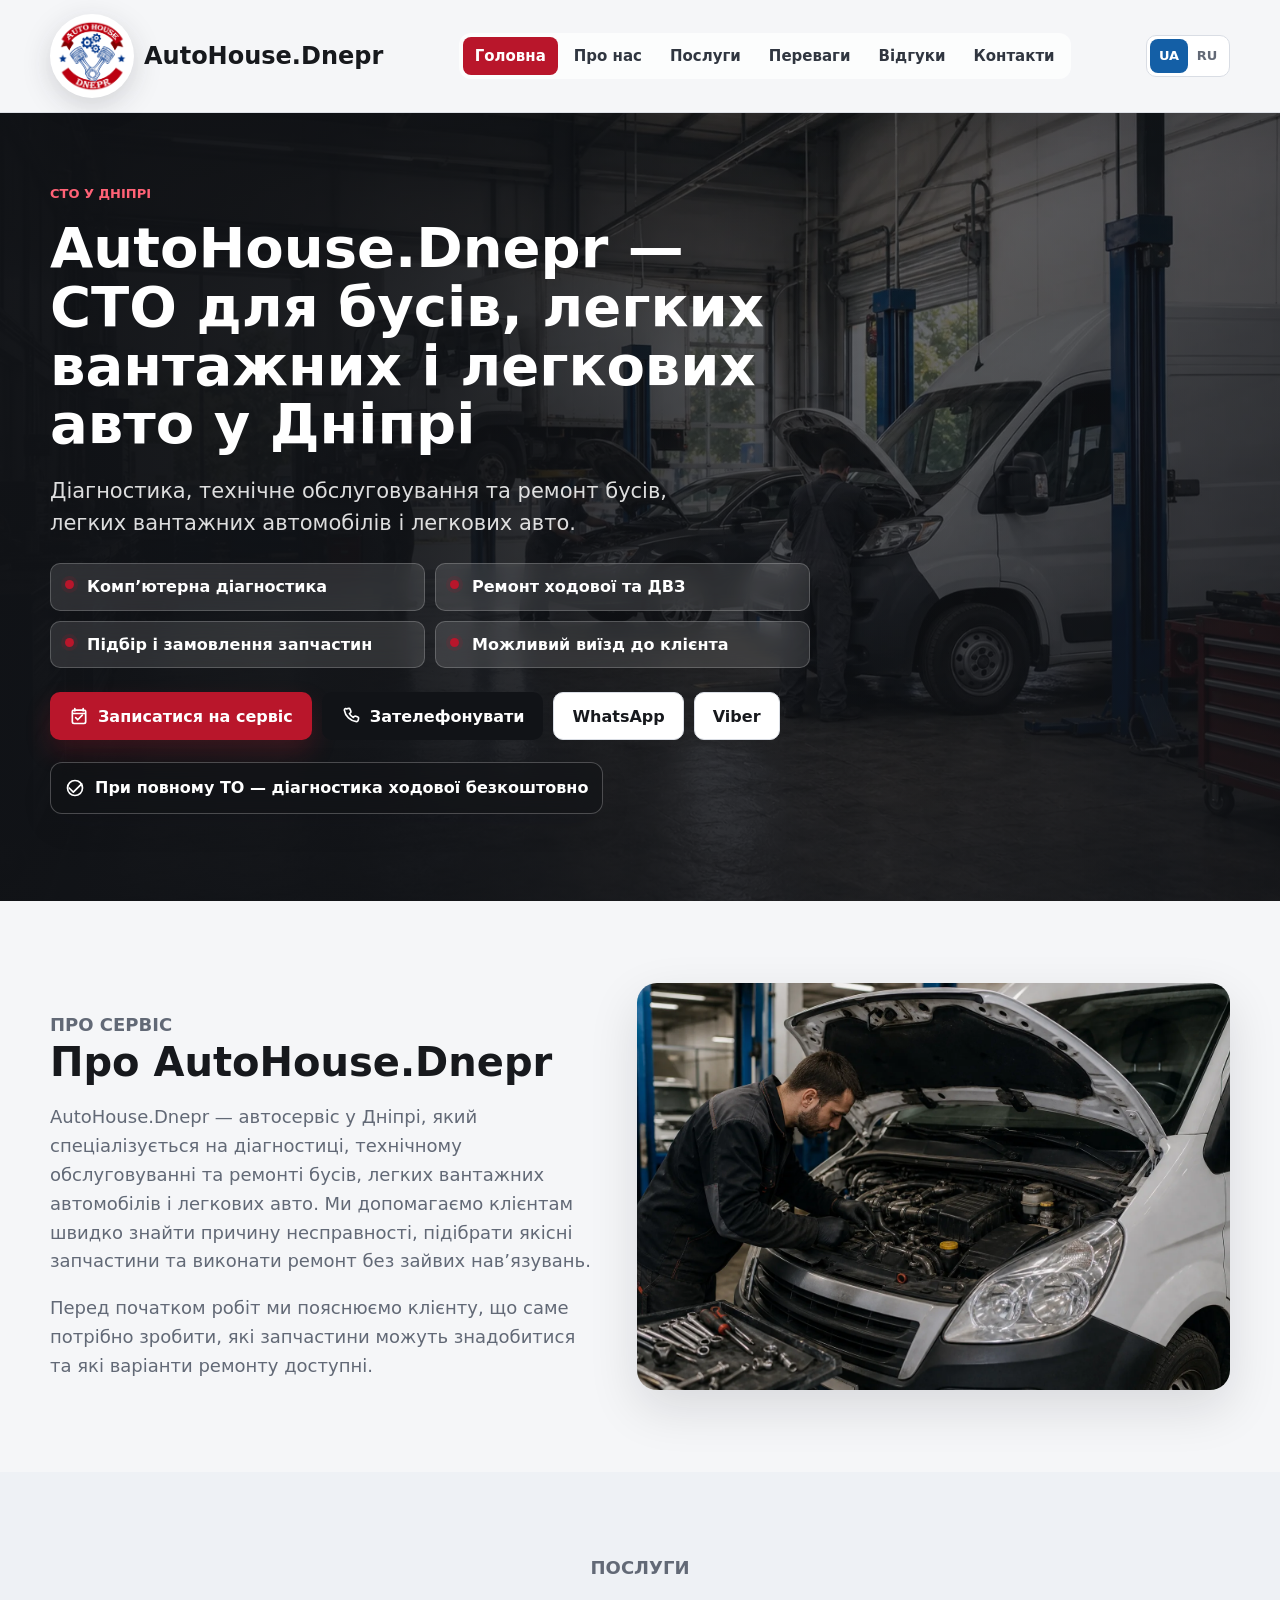
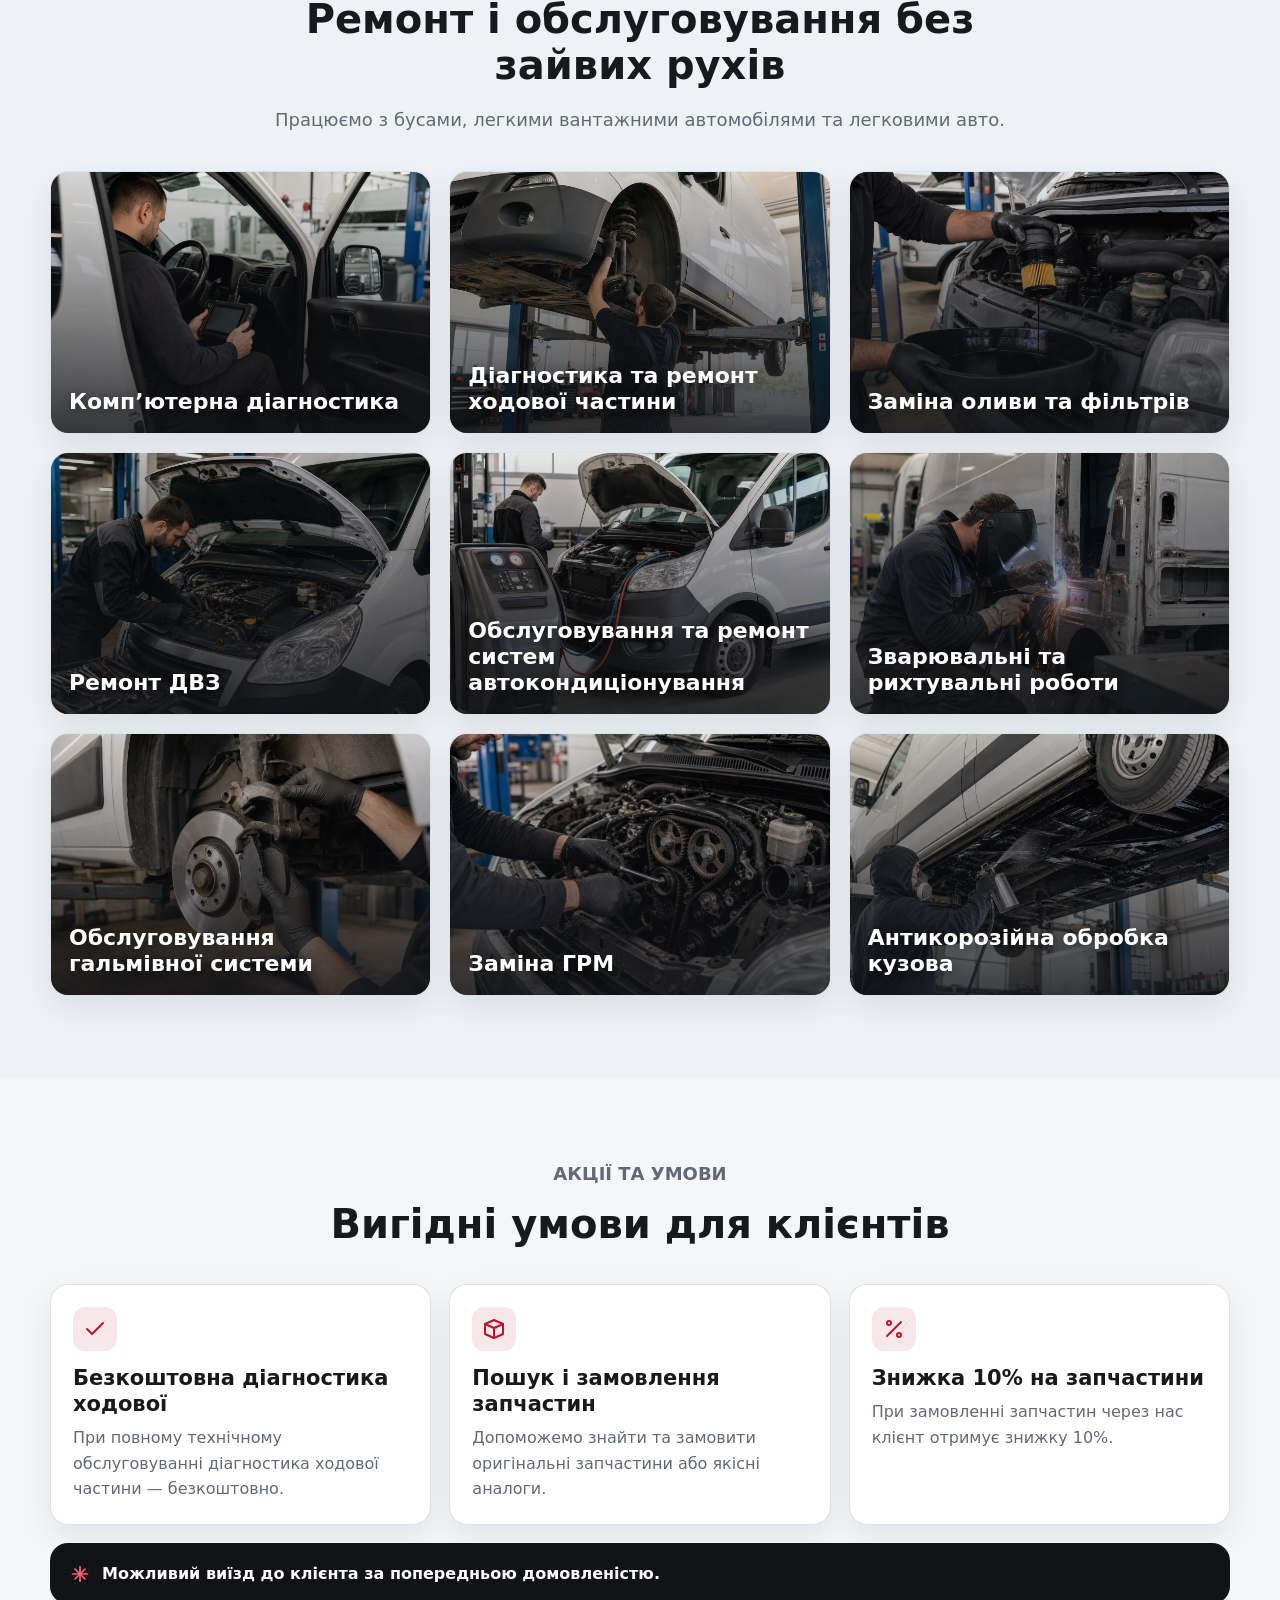
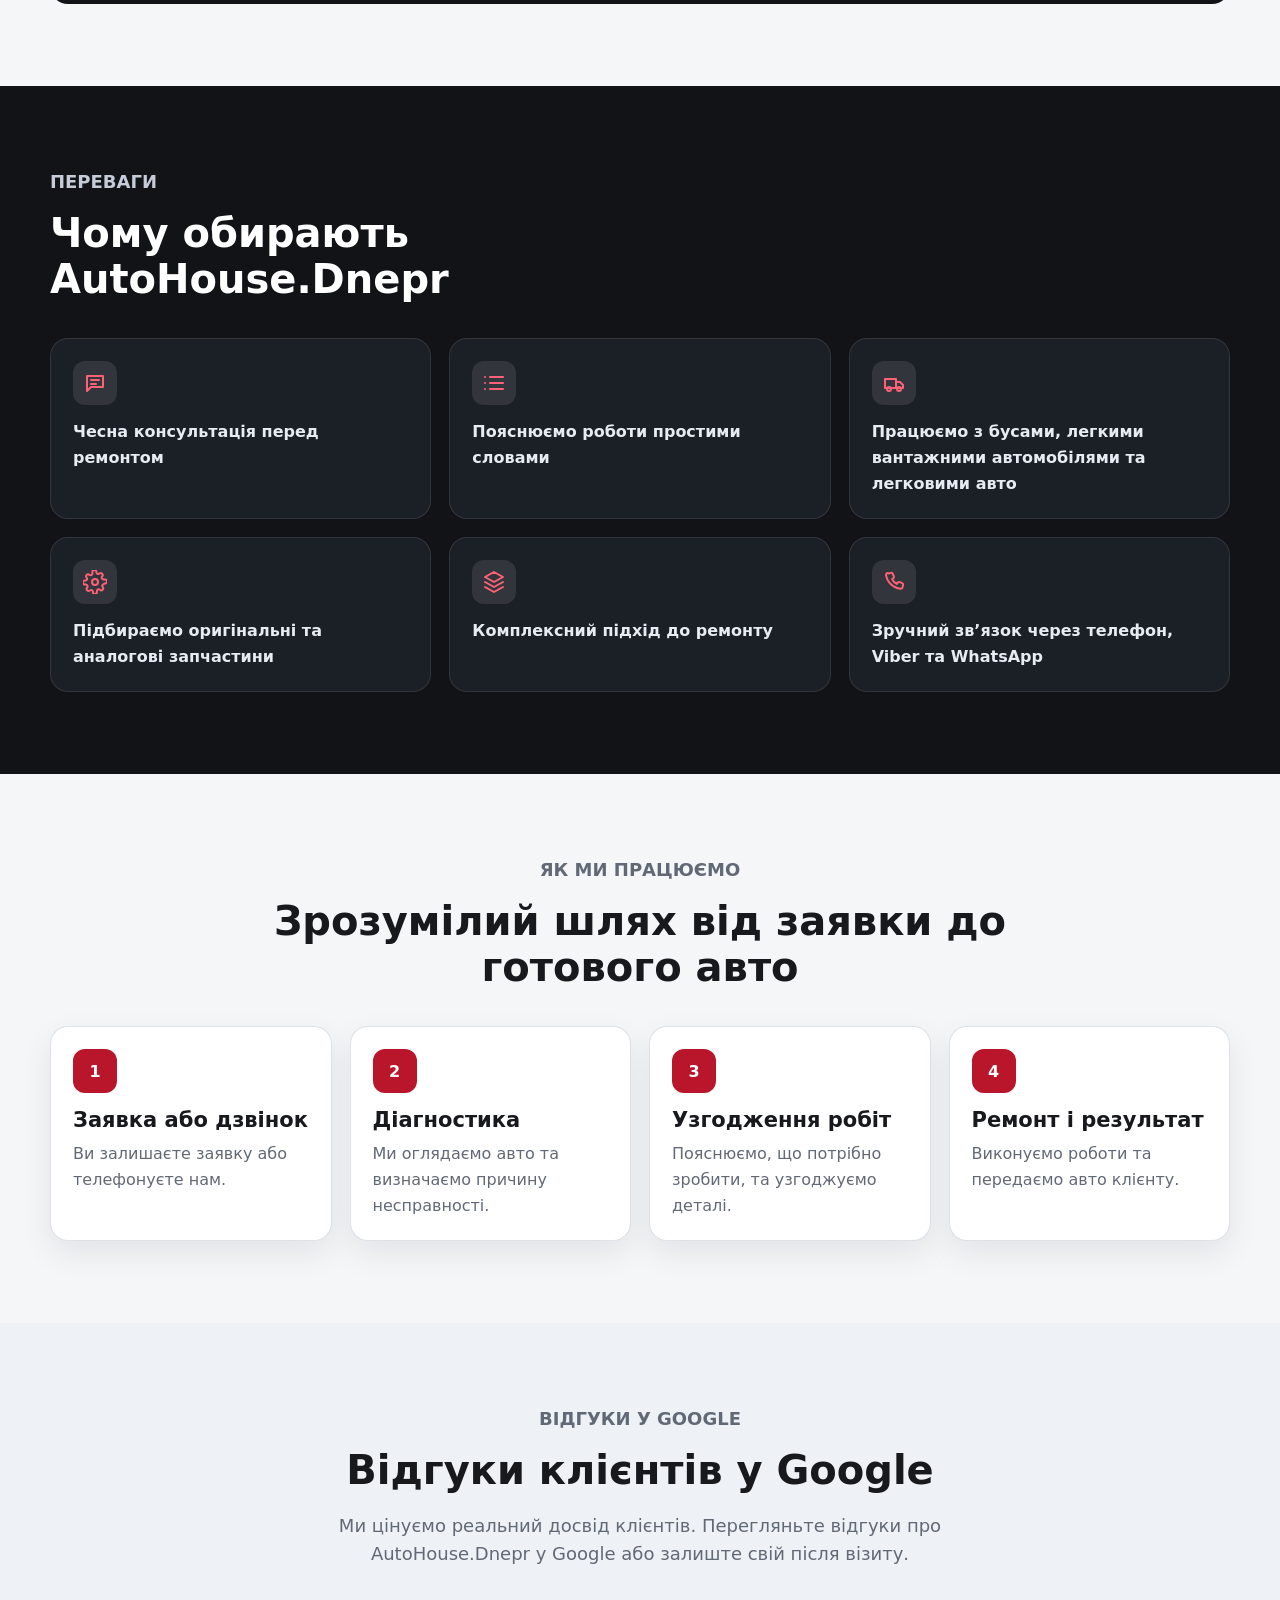
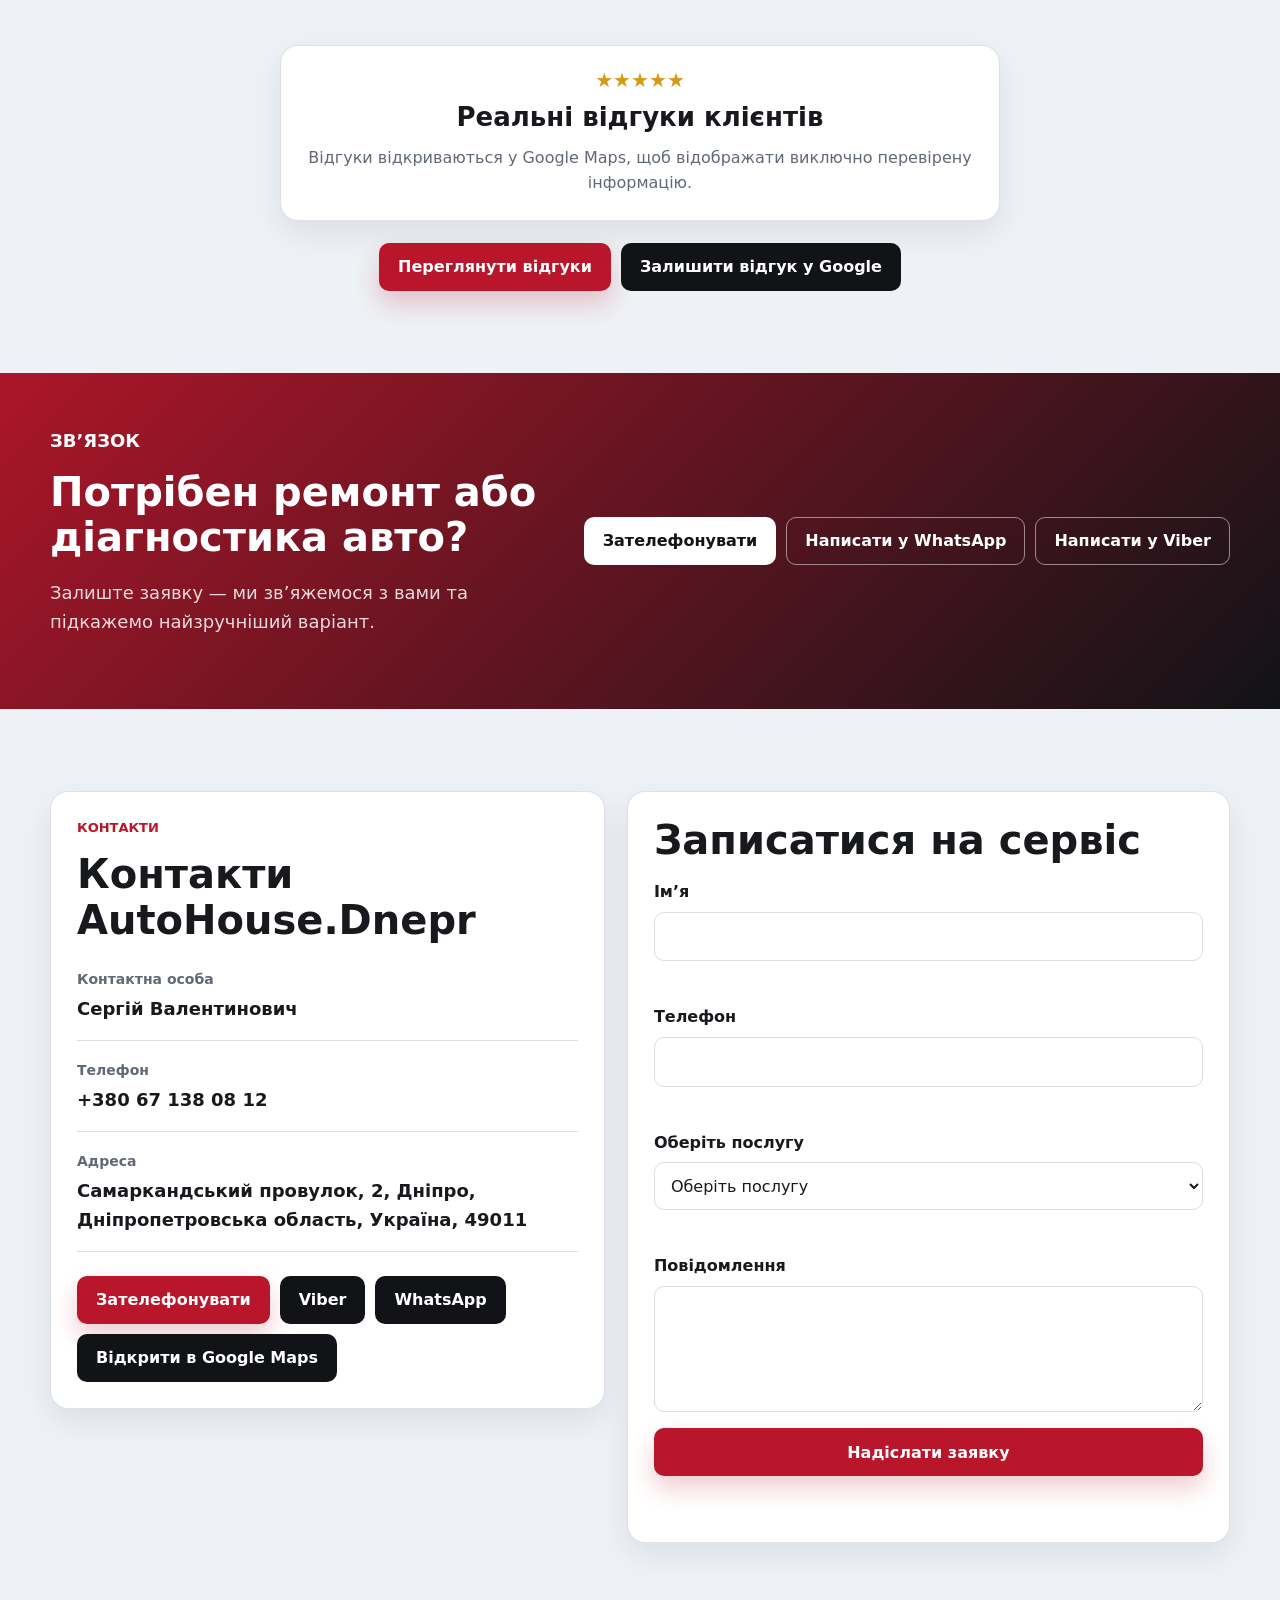
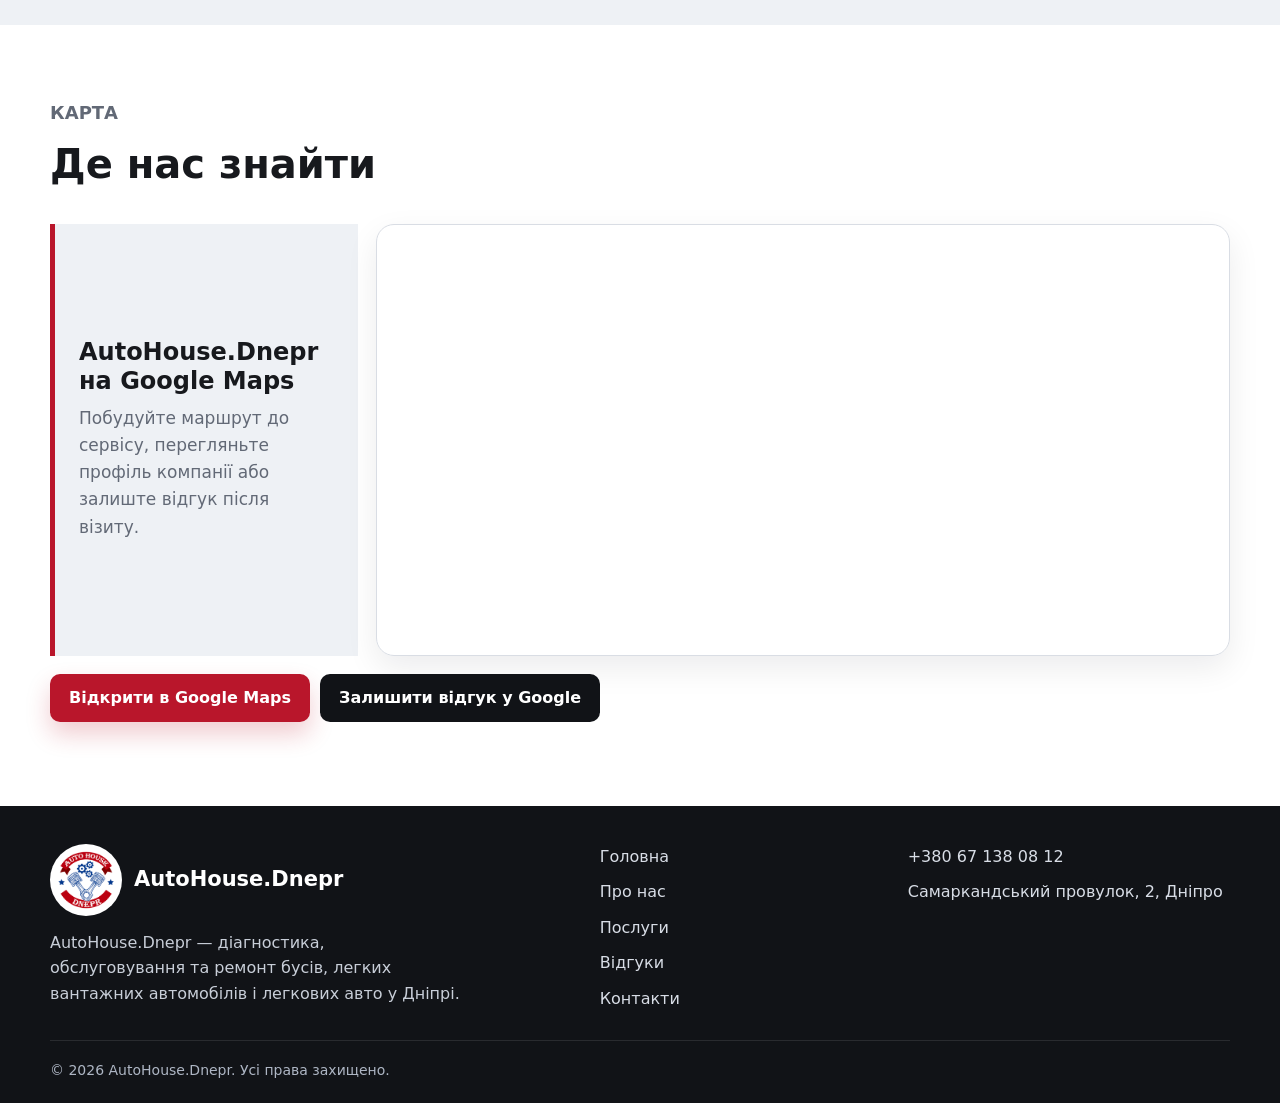
==== commit 54e6c277: "Add Google integrations and contact email worker" ====
--- a/index.html
+++ b/index.html
@@ -22,11 +22,12 @@
     <link rel="apple-touch-icon" href="assets/logo.png?v=3">
     <link rel="preload" as="image" href="assets/hero-van.webp">
     <link rel="stylesheet" href="styles.css">
-    <script type="application/ld+json">
+    <script type="application/ld+json" data-business-schema>
       {
         "@context": "https://schema.org",
         "@type": "AutoRepair",
         "name": "AutoHouse.Dnepr",
+        "url": "/",
         "telephone": "+380671380812",
         "image": "assets/logo.png",
         "address": {
@@ -38,7 +39,11 @@
           "addressCountry": "UA"
         },
         "areaServed": "Дніпро",
-        "serviceType": "Auto repair"
+        "serviceType": [
+          "Ремонт авто",
+          "Технічне обслуговування авто",
+          "Діагностика авто"
+        ]
       }
     </script>
   </head>
@@ -174,50 +179,21 @@
       </section>
 
       <section class="section section-muted section-observed" id="reviews">
-        <div class="container reviews-layout">
-          <div class="reviews-main">
-            <div class="section-heading align-left">
-              <p class="eyebrow" data-i18n="reviews.eyebrow">Відгуки клієнтів</p>
-              <h2 data-i18n="reviews.title">Що кажуть клієнти після ремонту</h2>
-              <p data-i18n="reviews.subtitle">Відгуки клієнтів про сервіс AutoHouse.Dnepr.</p>
-            </div>
-            <div class="review-grid" id="review-grid" aria-live="polite"></div>
-            <div class="reviews-actions">
-              <a class="btn btn-primary" href="#review-form" data-i18n="reviews.writeSite">Написати відгук</a>
-              <a class="btn btn-dark" href="https://www.google.com/maps/search/?api=1&query=AutoHouse.Dnepr%2C%20%D0%A1%D0%B0%D0%BC%D0%B0%D1%80%D0%BA%D0%B0%D0%BD%D0%B4%D1%81%D1%8C%D0%BA%D0%B8%D0%B9%20%D0%BF%D1%80%D0%BE%D0%B2%D1%83%D0%BB%D0%BE%D0%BA%202%2C%20%D0%94%D0%BD%D1%96%D0%BF%D1%80%D0%BE" target="_blank" rel="noopener" data-google-review-link data-i18n="reviews.writeGoogle">Залишити відгук у Google</a>
-            </div>
-          </div>
-
-          <form class="review-form" id="review-form" novalidate>
-            <h2 data-i18n="reviews.formTitle">Ваш відгук</h2>
-            <div class="form-field">
-              <label for="review-name" data-i18n="reviews.name">Ім’я</label>
-              <input id="review-name" name="reviewName" type="text" autocomplete="name" aria-describedby="review-name-error">
-              <span class="field-error" id="review-name-error" data-review-error-for="name"></span>
-            </div>
-            <div class="form-field">
-              <label for="review-vehicle" data-i18n="reviews.vehicle">Авто</label>
-              <input id="review-vehicle" name="reviewVehicle" type="text" placeholder="Mercedes Vito, Renault Master..." data-i18n-placeholder="reviews.vehiclePlaceholder">
-            </div>
-            <div class="form-field">
-              <label for="review-rating" data-i18n="reviews.rating">Оцінка</label>
-              <select id="review-rating" name="reviewRating">
-                <option value="5">★★★★★</option>
-                <option value="4">★★★★☆</option>
-                <option value="3">★★★☆☆</option>
-                <option value="2">★★☆☆☆</option>
-                <option value="1">★☆☆☆☆</option>
-              </select>
-            </div>
-            <div class="form-field">
-              <label for="review-text" data-i18n="reviews.message">Відгук</label>
-              <textarea id="review-text" name="reviewText" rows="5" aria-describedby="review-text-error"></textarea>
-              <span class="field-error" id="review-text-error" data-review-error-for="text"></span>
-            </div>
-            <!-- For production, send this form to your backend or CRM moderation queue before publishing reviews. -->
-            <button class="btn btn-primary form-submit" type="submit" data-i18n="reviews.submit">Додати відгук</button>
-            <p class="form-status" role="status" aria-live="polite" data-review-status></p>
-          </form>
+        <div class="container google-reviews-layout">
+          <div class="section-heading">
+            <p class="eyebrow" data-i18n="reviews.eyebrow">Відгуки у Google</p>
+            <h2 data-i18n="reviews.title">Відгуки клієнтів у Google</h2>
+            <p data-i18n="reviews.subtitle">Ми цінуємо реальний досвід клієнтів. Перегляньте відгуки про AutoHouse.Dnepr у Google або залиште свій після візиту.</p>
+          </div>
+          <article class="google-reviews-card">
+            <span class="review-stars" data-i18n="reviews.cardStars" aria-label="Google Reviews">★★★★★</span>
+            <h3 data-i18n="reviews.cardTitle">Реальні відгуки клієнтів</h3>
+            <p data-i18n="reviews.cardText">Відгуки відкриваються у Google Maps, щоб клієнти бачили перевірену інформацію.</p>
+          </article>
+          <div class="reviews-actions">
+            <a class="btn btn-primary" href="https://www.google.com/maps/search/?api=1&query=AutoHouse.Dnepr%2C%20%D0%A1%D0%B0%D0%BC%D0%B0%D1%80%D0%BA%D0%B0%D0%BD%D0%B4%D1%81%D1%8C%D0%BA%D0%B8%D0%B9%20%D0%BF%D1%80%D0%BE%D0%B2%D1%83%D0%BB%D0%BE%D0%BA%202%2C%20%D0%94%D0%BD%D1%96%D0%BF%D1%80%D0%BE" target="_blank" rel="noopener" data-google-map-link data-i18n="reviews.viewGoogle">Переглянути відгуки</a>
+            <a class="btn btn-dark" href="https://www.google.com/maps/search/?api=1&query=AutoHouse.Dnepr%2C%20%D0%A1%D0%B0%D0%BC%D0%B0%D1%80%D0%BA%D0%B0%D0%BD%D0%B4%D1%81%D1%8C%D0%BA%D0%B8%D0%B9%20%D0%BF%D1%80%D0%BE%D0%B2%D1%83%D0%BB%D0%BE%D0%BA%202%2C%20%D0%94%D0%BD%D1%96%D0%BF%D1%80%D0%BE" target="_blank" rel="noopener" data-google-review-link data-i18n="reviews.writeGoogle">Залишити відгук у Google</a>
+          </div>
         </div>
       </section>
 
@@ -244,7 +220,7 @@
             <dl class="contact-list">
               <div>
                 <dt data-i18n="contacts.personLabel">Контактна особа</dt>
-                <dd data-i18n="contacts.person">Сурин Сергій Валентинович</dd>
+                <dd data-i18n="contacts.person">Сергій Валентинович</dd>
               </div>
               <div>
                 <dt data-i18n="contacts.phoneLabel">Телефон</dt>
@@ -277,13 +253,14 @@
             </div>
             <div class="form-field">
               <label for="service" data-i18n="form.service">Оберіть послугу</label>
-              <select id="service" name="service"></select>
+              <select id="service" name="service" aria-describedby="service-error"></select>
+              <span class="field-error" id="service-error" data-error-for="service"></span>
             </div>
             <div class="form-field">
               <label for="message" data-i18n="form.message">Повідомлення</label>
               <textarea id="message" name="message" rows="4"></textarea>
             </div>
-            <!-- Connect this submit handler to email, Telegram, Viber, or a backend endpoint in script.js. -->
+            <input type="text" name="website" autocomplete="off" tabindex="-1" class="honeypot" aria-hidden="true">
             <button class="btn btn-primary form-submit" type="submit" data-i18n="form.submit">Надіслати заявку</button>
             <p class="form-status" role="status" aria-live="polite" data-form-status></p>
           </form>
@@ -296,16 +273,23 @@
             <p class="eyebrow" data-i18n="map.eyebrow">Карта</p>
             <h2 id="map-title" data-i18n="map.title">Де нас знайти</h2>
           </div>
-          <div class="map-frame">
-            <!-- Set googleBusinessConfig.placeId and googleBusinessConfig.mapsEmbedApiKey in script.js to bind this map to the Google listing. -->
-            <iframe
-              title="Карта AutoHouse.Dnepr"
-              data-i18n-title="map.frameTitle"
-              data-google-map-frame
-              loading="lazy"
-              referrerpolicy="no-referrer-when-downgrade"
-              src="https://www.google.com/maps?q=%D0%A1%D0%B0%D0%BC%D0%B0%D1%80%D0%BA%D0%B0%D0%BD%D0%B4%D1%81%D1%8C%D0%BA%D0%B8%D0%B9%20%D0%BF%D1%80%D0%BE%D0%B2%D1%83%D0%BB%D0%BE%D0%BA%202%2C%20%D0%94%D0%BD%D1%96%D0%BF%D1%80%D0%BE%2C%2049011&output=embed"
-            ></iframe>
+          <div class="map-content">
+            <div class="map-info">
+              <h3 data-i18n="map.profileTitle">AutoHouse.Dnepr на Google Maps</h3>
+              <p data-i18n="map.profileText">Побудуйте маршрут до сервісу, перегляньте профіль компанії або залиште відгук після візиту.</p>
+            </div>
+            <div class="map-frame">
+              <!-- Fill googleBusinessConfig in script.js with the Google Business Place ID and Maps Embed API key to bind this map to the listing. -->
+              <iframe
+                title="Карта AutoHouse.Dnepr"
+                data-i18n-title="map.frameTitle"
+                data-google-map-frame
+                loading="lazy"
+                allowfullscreen
+                referrerpolicy="no-referrer-when-downgrade"
+                src="https://www.google.com/maps?q=%D0%A1%D0%B0%D0%BC%D0%B0%D1%80%D0%BA%D0%B0%D0%BD%D0%B4%D1%81%D1%8C%D0%BA%D0%B8%D0%B9%20%D0%BF%D1%80%D0%BE%D0%B2%D1%83%D0%BB%D0%BE%D0%BA%202%2C%20%D0%94%D0%BD%D1%96%D0%BF%D1%80%D0%BE%2C%2049011&output=embed"
+              ></iframe>
+            </div>
           </div>
           <div class="map-actions">
             <a class="btn btn-primary" href="https://www.google.com/maps/search/?api=1&query=AutoHouse.Dnepr%2C%20%D0%A1%D0%B0%D0%BC%D0%B0%D1%80%D0%BA%D0%B0%D0%BD%D0%B4%D1%81%D1%8C%D0%BA%D0%B8%D0%B9%20%D0%BF%D1%80%D0%BE%D0%B2%D1%83%D0%BB%D0%BE%D0%BA%202%2C%20%D0%94%D0%BD%D1%96%D0%BF%D1%80%D0%BE" target="_blank" rel="noopener" data-google-map-link data-i18n="map.openGoogle">Відкрити в Google Maps</a>
--- a/styles.css
+++ b/styles.css
@@ -120,8 +120,7 @@
 .section-copy,
 .about-media,
 .contact-panel,
-.request-form,
-.review-form {
+.request-form {
   min-width: 0;
 }
 
@@ -541,7 +540,6 @@
 .section-copy h2,
 .contact-panel h2,
 .request-form h2,
-.review-form h2,
 .cta-inner h2 {
   margin: 0;
   font-size: 40px;
@@ -591,11 +589,9 @@
 .offer-card,
 .benefit-card,
 .process-card,
-.review-card,
-.review-empty,
+.google-reviews-card,
 .contact-panel,
-.request-form,
-.review-form {
+.request-form {
   border: 1px solid rgba(217, 221, 228, 0.86);
   border-radius: var(--radius);
   background: var(--surface);
@@ -760,39 +756,32 @@
   font-weight: 900;
 }
 
-.reviews-layout {
-  display: grid;
-  grid-template-columns: minmax(0, 1fr) minmax(340px, 0.48fr);
-  align-items: start;
-  gap: 24px;
-}
-
-.reviews-main {
-  min-width: 0;
-}
-
-.review-grid {
-  display: grid;
-  grid-template-columns: repeat(2, minmax(0, 1fr));
-  gap: 18px;
-}
-
-.review-card,
-.review-empty,
-.review-form {
+.google-reviews-card {
   padding: 24px;
 }
 
-.review-card {
-  display: grid;
-  gap: 18px;
-}
-
-.review-head {
-  display: flex;
-  align-items: center;
-  justify-content: space-between;
+.google-reviews-layout {
+  display: grid;
+  gap: 22px;
+  justify-items: center;
+}
+
+.google-reviews-card {
+  width: min(100%, 720px);
+  display: grid;
   gap: 12px;
+  text-align: center;
+}
+
+.google-reviews-card h3 {
+  margin: 0;
+  font-size: 26px;
+  line-height: 1.18;
+}
+
+.google-reviews-card p {
+  margin: 0;
+  color: var(--muted);
 }
 
 .review-stars {
@@ -800,55 +789,6 @@
   font-size: 20px;
   line-height: 1;
   white-space: nowrap;
-}
-
-.review-source {
-  display: inline-flex;
-  align-items: center;
-  min-height: 28px;
-  padding: 5px 9px;
-  border-radius: 8px;
-  background: var(--blue-soft);
-  color: var(--blue);
-  font-size: 12px;
-  font-weight: 850;
-  line-height: 1.1;
-  white-space: nowrap;
-}
-
-.review-card p,
-.review-empty p {
-  margin: 0;
-  color: var(--muted);
-}
-
-.review-card footer {
-  display: grid;
-  gap: 3px;
-  padding-top: 14px;
-  border-top: 1px solid var(--line);
-}
-
-.review-card footer strong {
-  font-size: 18px;
-  line-height: 1.2;
-}
-
-.review-card footer span,
-.review-card footer time {
-  color: var(--muted);
-  font-size: 14px;
-  font-weight: 700;
-}
-
-.review-empty {
-  grid-column: 1 / -1;
-}
-
-.review-empty h3 {
-  margin: 0 0 8px;
-  font-size: 22px;
-  line-height: 1.2;
 }
 
 .reviews-actions,
@@ -859,17 +799,9 @@
   margin-top: 18px;
 }
 
-.review-form {
-  display: grid;
-  gap: 16px;
-  position: sticky;
-  top: calc(var(--header-height) + 18px);
-}
-
-.google-review-note {
-  color: var(--blue);
-  font-weight: 800;
-  line-height: 1.35;
+.google-reviews-layout .reviews-actions {
+  justify-content: center;
+  margin-top: 0;
 }
 
 .cta-band {
@@ -904,8 +836,7 @@
 }
 
 .contact-panel,
-.request-form,
-.review-form {
+.request-form {
   padding: 26px;
 }
 
@@ -965,6 +896,7 @@
 }
 
 .form-field input[aria-invalid="true"],
+.form-field select[aria-invalid="true"],
 .form-field textarea[aria-invalid="true"] {
   border-color: var(--red);
 }
@@ -980,6 +912,12 @@
   width: 100%;
 }
 
+.btn:disabled {
+  cursor: not-allowed;
+  opacity: 0.72;
+  transform: none;
+}
+
 .form-status {
   min-height: 24px;
   margin: 0;
@@ -987,6 +925,21 @@
   font-weight: 800;
 }
 
+.form-status[data-state="error"] {
+  color: var(--red);
+}
+
+.form-status[data-state="success"] {
+  color: var(--blue);
+}
+
+.honeypot {
+  position: absolute;
+  left: -9999px;
+  opacity: 0;
+  pointer-events: none;
+}
+
 .map-section {
   padding: 74px 0 84px;
   background: #fff;
@@ -997,6 +950,37 @@
   border: 1px solid var(--line);
   border-radius: var(--radius);
   box-shadow: var(--shadow-soft);
+}
+
+.map-content {
+  display: grid;
+  grid-template-columns: minmax(240px, 0.36fr) minmax(0, 1fr);
+  align-items: stretch;
+  gap: 18px;
+}
+
+.map-info {
+  display: grid;
+  align-content: center;
+  gap: 10px;
+  padding: 24px;
+  border-left: 5px solid var(--red);
+  background: var(--surface-soft);
+}
+
+.map-info h3,
+.map-info p {
+  margin: 0;
+}
+
+.map-info h3 {
+  font-size: 24px;
+  line-height: 1.18;
+}
+
+.map-info p {
+  color: var(--muted);
+  font-size: 17px;
 }
 
 .map-frame iframe {
@@ -1198,12 +1182,8 @@
 
   .split,
   .contact-layout,
-  .reviews-layout {
+  .map-content {
     grid-template-columns: 1fr;
-  }
-
-  .review-form {
-    position: static;
   }
 
   .services-grid,
@@ -1261,7 +1241,6 @@
   .section-copy h2,
   .contact-panel h2,
   .request-form h2,
-  .review-form h2,
   .cta-inner h2 {
     font-size: 32px;
   }
@@ -1270,8 +1249,7 @@
   .services-grid,
   .offer-grid,
   .benefit-grid,
-  .process-grid,
-  .review-grid {
+  .process-grid {
     grid-template-columns: 1fr;
   }
 
@@ -1300,6 +1278,10 @@
     height: 340px;
   }
 
+  .map-info {
+    padding: 20px;
+  }
+
   .footer-grid {
     grid-template-columns: 1fr;
   }
@@ -1363,11 +1345,9 @@
   .offer-card,
   .benefit-card,
   .process-card,
-  .review-card,
-  .review-empty,
+  .google-reviews-card,
   .contact-panel,
-  .request-form,
-  .review-form {
+  .request-form {
     padding: 18px;
   }
 
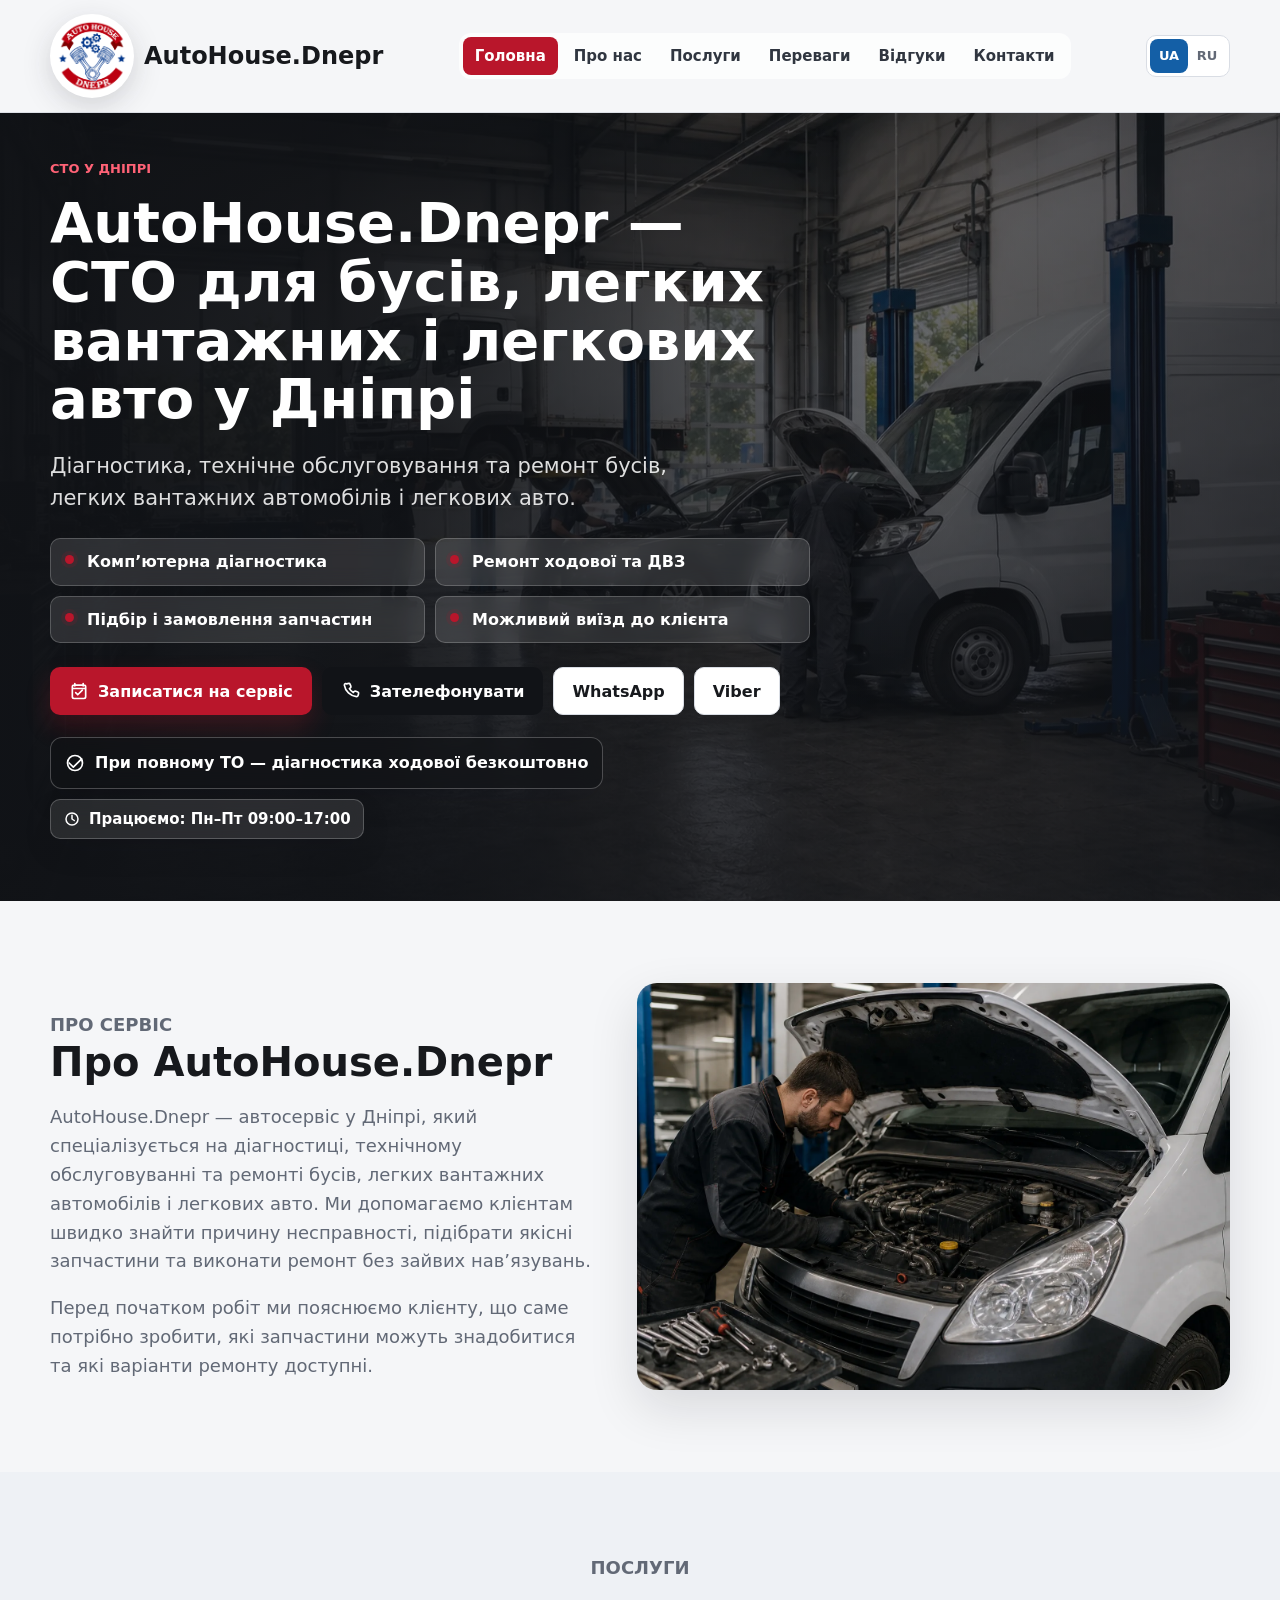
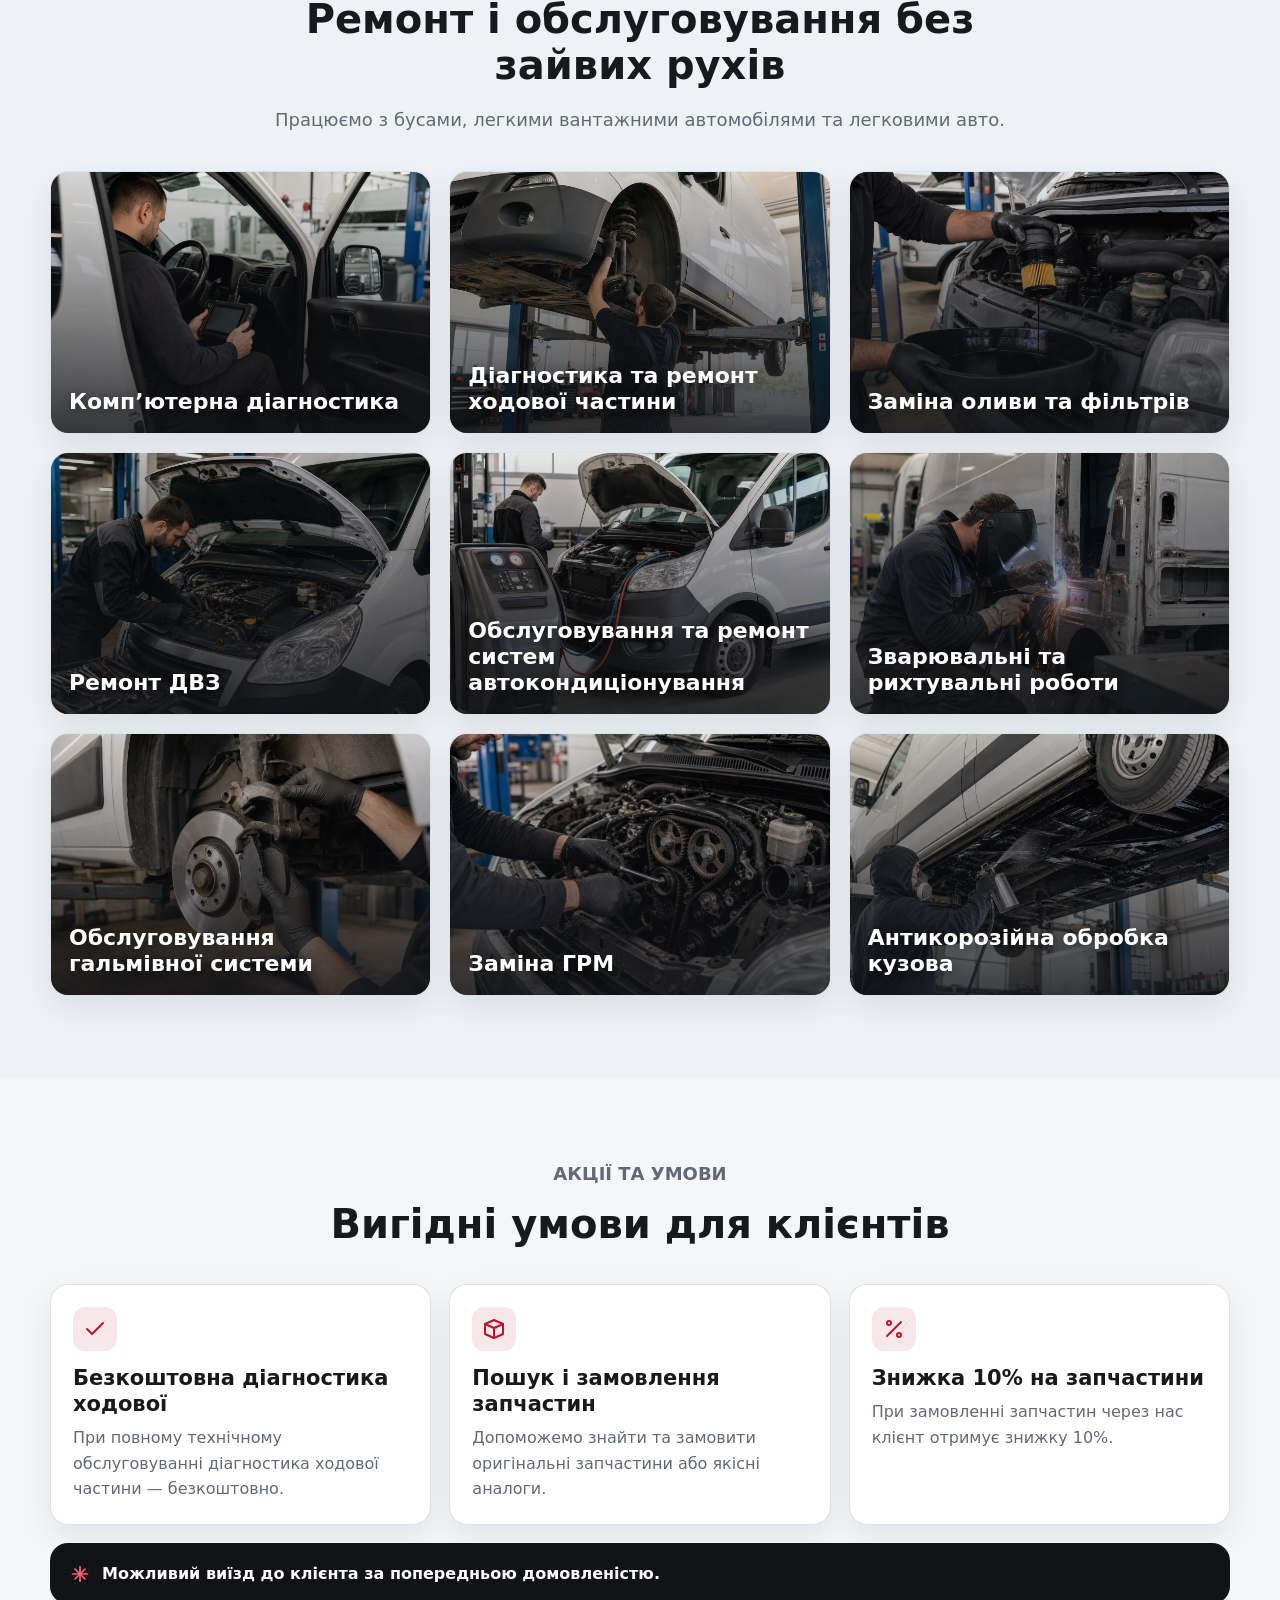
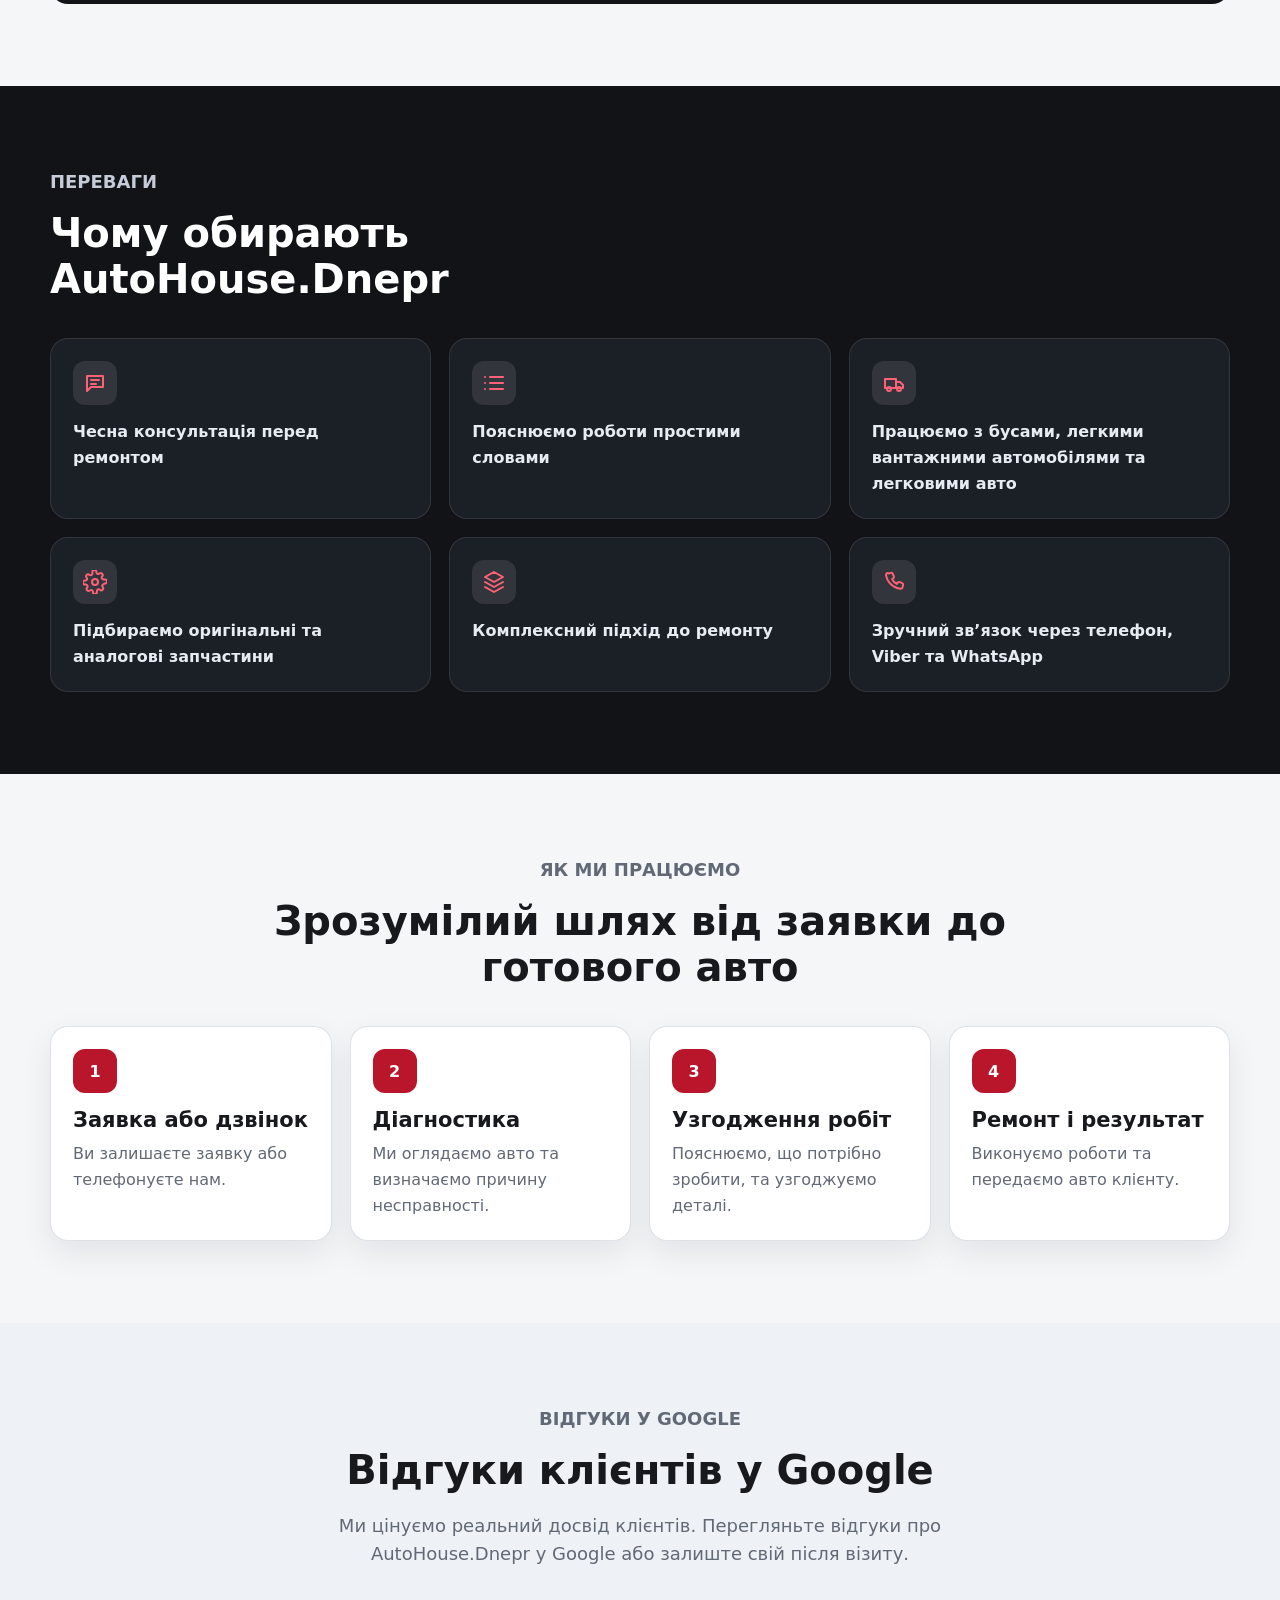
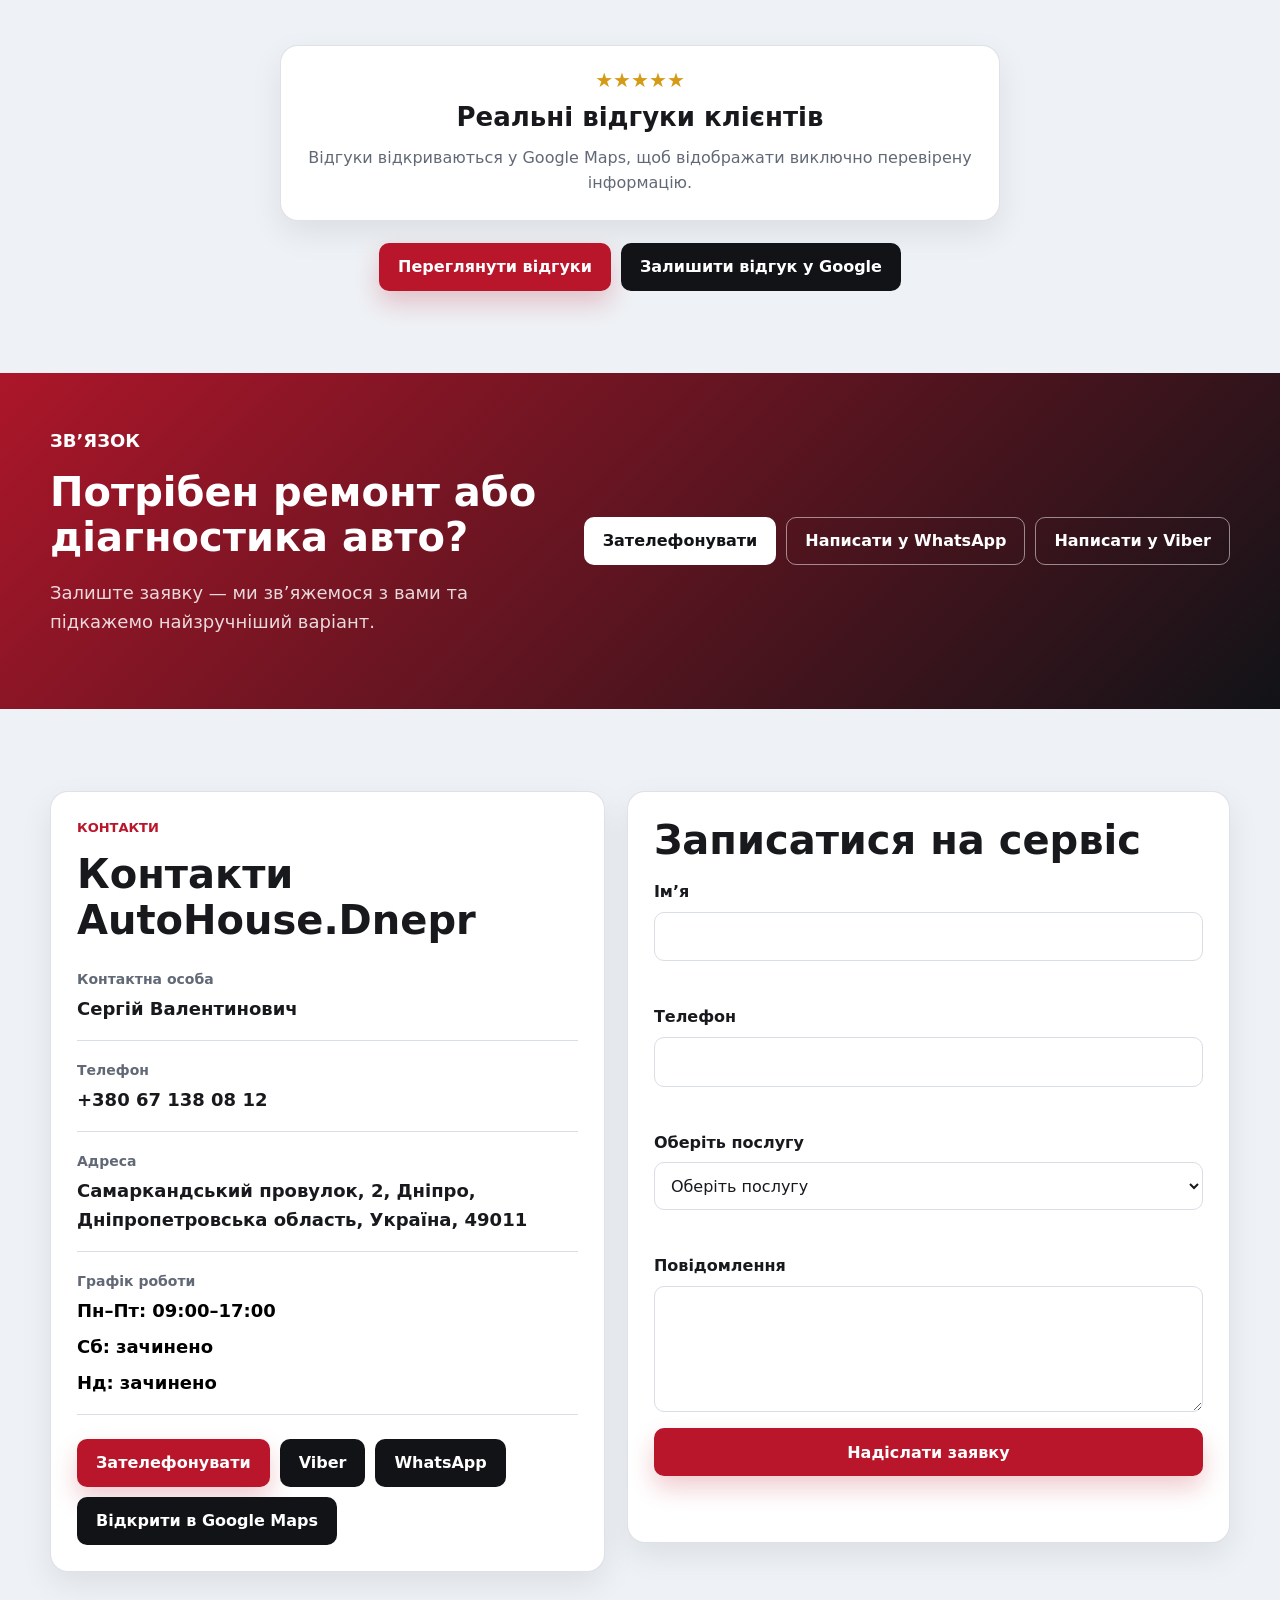
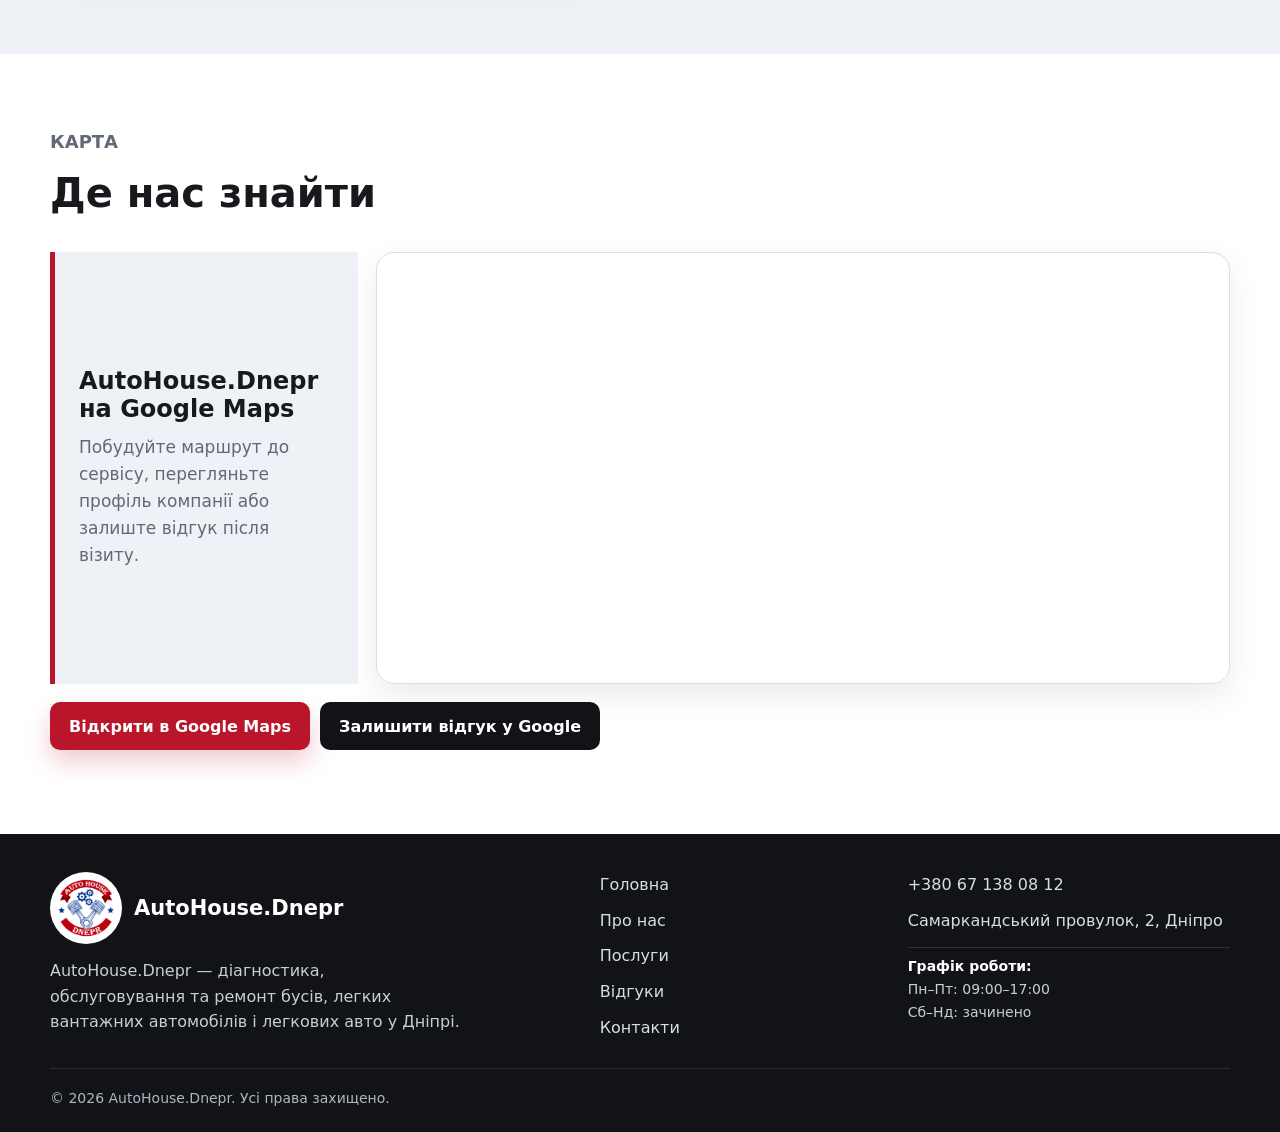
==== commit dc7786d9: "Add working hours across site" ====
--- a/index.html
+++ b/index.html
@@ -38,6 +38,14 @@
           "postalCode": "49011",
           "addressCountry": "UA"
         },
+        "openingHoursSpecification": [
+          {
+            "@type": "OpeningHoursSpecification",
+            "dayOfWeek": ["Monday", "Tuesday", "Wednesday", "Thursday", "Friday"],
+            "opens": "09:00",
+            "closes": "17:00"
+          }
+        ],
         "areaServed": "Дніпро",
         "serviceType": [
           "Ремонт авто",
@@ -107,9 +115,15 @@
               <a class="btn btn-messenger" href="https://wa.me/380671380812" target="_blank" rel="noopener" aria-label="WhatsApp">WhatsApp</a>
               <a class="btn btn-messenger" href="viber://chat?number=%2B380671380812" aria-label="Viber">Viber</a>
             </div>
-            <div class="hero-offer">
-              <svg aria-hidden="true" viewBox="0 0 24 24"><path d="M20 7 10 17l-5-5"/><path d="M3 12a9 9 0 1 0 18 0 9 9 0 0 0-18 0Z"/></svg>
-              <span data-i18n="hero.offer">При повному ТО — діагностика ходової безкоштовно</span>
+            <div class="hero-badges">
+              <div class="hero-offer">
+                <svg aria-hidden="true" viewBox="0 0 24 24"><path d="M20 7 10 17l-5-5"/><path d="M3 12a9 9 0 1 0 18 0 9 9 0 0 0-18 0Z"/></svg>
+                <span data-i18n="hero.offer">При повному ТО — діагностика ходової безкоштовно</span>
+              </div>
+              <div class="hours-badge">
+                <svg aria-hidden="true" viewBox="0 0 24 24"><path d="M12 7v5l3 2"/><path d="M4 12a8 8 0 1 0 16 0 8 8 0 0 0-16 0Z"/></svg>
+                <span data-i18n="hero.hoursBadge">Працюємо: Пн–Пт 09:00–17:00</span>
+              </div>
             </div>
           </div>
         </div>
@@ -230,6 +244,25 @@
                 <dt data-i18n="contacts.addressLabel">Адреса</dt>
                 <dd data-i18n="contacts.address">Самаркандський провулок, 2, Дніпро, Дніпропетровська область, Україна, 49011</dd>
               </div>
+              <div>
+                <dt data-i18n="contacts.hoursLabel">Графік роботи</dt>
+                <dd>
+                  <ul class="working-hours" aria-label="Графік роботи" data-i18n-aria-label="contacts.hoursLabel">
+                    <li>
+                      <span data-i18n="contacts.hoursWeekdays">Пн–Пт:</span>
+                      <span data-i18n="contacts.hoursOpen">09:00–17:00</span>
+                    </li>
+                    <li>
+                      <span data-i18n="contacts.hoursSaturday">Сб:</span>
+                      <span data-i18n="contacts.hoursClosed">зачинено</span>
+                    </li>
+                    <li>
+                      <span data-i18n="contacts.hoursSunday">Нд:</span>
+                      <span data-i18n="contacts.hoursClosed">зачинено</span>
+                    </li>
+                  </ul>
+                </dd>
+              </div>
             </dl>
             <div class="button-row contact-buttons">
               <a class="btn btn-primary" href="tel:+380671380812" data-i18n="actions.call">Зателефонувати</a>
@@ -318,6 +351,11 @@
         <div class="footer-contact">
           <a href="tel:+380671380812">+380 67 138 08 12</a>
           <span data-i18n="contacts.addressShort">Самаркандський провулок, 2, Дніпро</span>
+          <div class="footer-hours">
+            <strong data-i18n="footer.hoursTitle">Графік роботи:</strong>
+            <span data-i18n="footer.hoursWeekdays">Пн–Пт: 09:00–17:00</span>
+            <span data-i18n="footer.hoursWeekend">Сб–Нд: зачинено</span>
+          </div>
         </div>
       </div>
       <div class="container footer-bottom">
--- a/styles.css
+++ b/styles.css
@@ -437,11 +437,18 @@
   gap: 10px;
 }
 
+.hero-badges {
+  display: flex;
+  flex-wrap: wrap;
+  align-items: center;
+  gap: 10px;
+  margin-top: 22px;
+}
+
 .hero-offer {
   display: inline-flex;
   align-items: center;
   gap: 10px;
-  margin-top: 22px;
   padding: 12px 14px;
   border: 1px solid rgba(255, 255, 255, 0.24);
   border-radius: 12px;
@@ -450,6 +457,34 @@
   font-weight: 850;
   box-shadow: var(--shadow-soft);
   backdrop-filter: blur(12px);
+}
+
+.hours-badge {
+  display: inline-flex;
+  align-items: center;
+  gap: 8px;
+  min-height: 40px;
+  padding: 9px 12px;
+  border: 1px solid rgba(255, 255, 255, 0.22);
+  border-radius: 10px;
+  background: rgba(255, 255, 255, 0.1);
+  color: #fff;
+  font-size: 15px;
+  font-weight: 800;
+  line-height: 1.25;
+  box-shadow: var(--shadow-soft);
+  backdrop-filter: blur(12px);
+}
+
+.hours-badge svg {
+  width: 18px;
+  height: 18px;
+  flex: 0 0 auto;
+  fill: none;
+  stroke: currentColor;
+  stroke-width: 2;
+  stroke-linecap: round;
+  stroke-linejoin: round;
 }
 
 .hero-media {
@@ -864,6 +899,30 @@
   font-weight: 750;
 }
 
+.working-hours {
+  display: grid;
+  gap: 7px;
+  margin: 0;
+  padding: 0;
+  list-style: none;
+}
+
+.working-hours li {
+  display: flex;
+  flex-wrap: wrap;
+  align-items: baseline;
+  gap: 6px;
+}
+
+.working-hours span {
+  color: #000;
+}
+
+.working-hours span:last-child {
+  font-weight: 800;
+  white-space: nowrap;
+}
+
 .request-form {
   display: grid;
   gap: 16px;
@@ -1028,6 +1087,26 @@
 .footer-links a:hover,
 .footer-contact a:hover {
   color: #fff;
+}
+
+.footer-hours {
+  display: grid;
+  gap: 4px;
+  margin-top: 4px;
+  padding-top: 10px;
+  border-top: 1px solid rgba(255, 255, 255, 0.12);
+}
+
+.footer-hours strong {
+  color: #fff;
+  font-size: 14px;
+  line-height: 1.25;
+}
+
+.footer-hours span {
+  color: #c8ced8;
+  font-size: 14px;
+  line-height: 1.35;
 }
 
 .footer-bottom {
@@ -1260,6 +1339,16 @@
     font-size: 14px;
   }
 
+  .hero-badges {
+    width: 100%;
+    align-items: flex-start;
+  }
+
+  .hero-offer,
+  .hours-badge {
+    max-width: 100%;
+  }
+
   .button-row,
   .contact-buttons,
   .reviews-actions,
@@ -1338,6 +1427,7 @@
   }
 
   .hero-offer,
+  .hours-badge,
   .offer-note {
     align-items: flex-start;
   }
